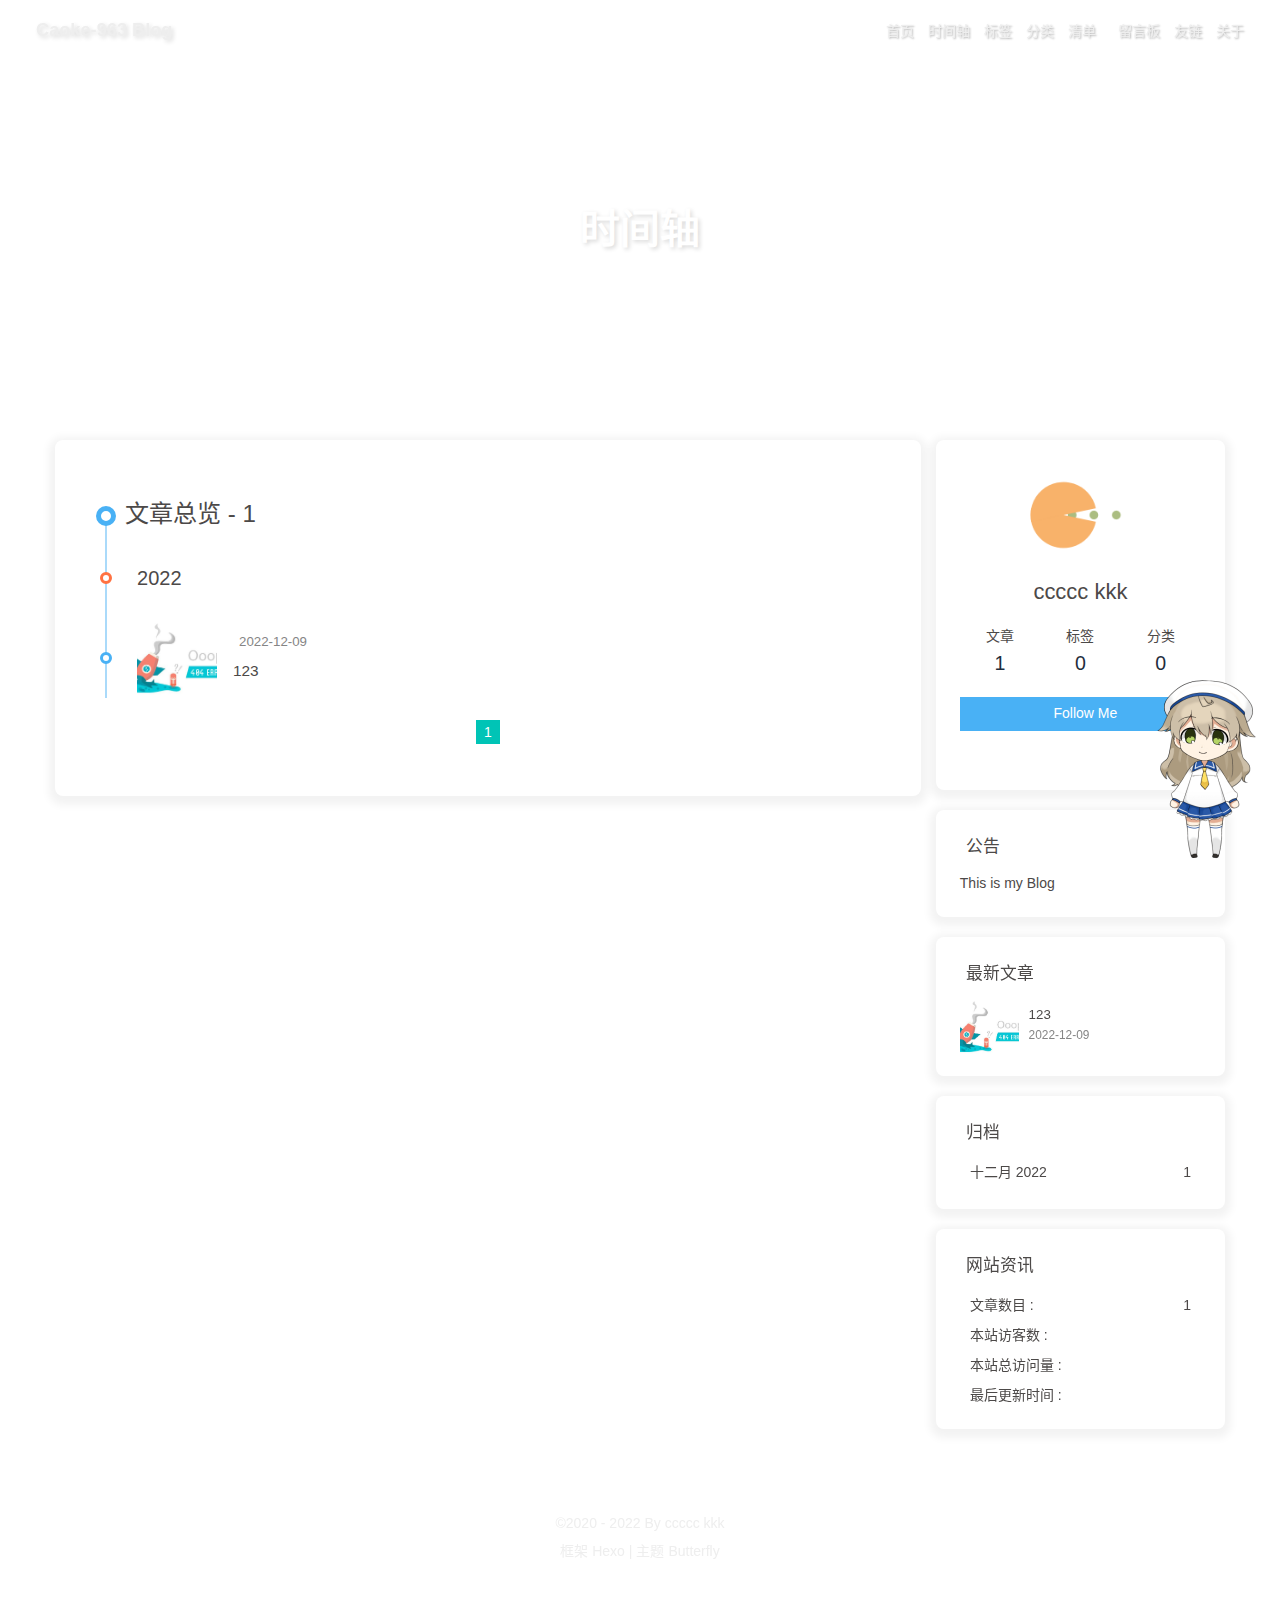
==== archives/index.html @ 2d3a54b3 "Site updated: 2022-12-10 12:40:01" ====
<!DOCTYPE html><html lang="zh-CN" data-theme="light"><head><meta charset="UTF-8"><meta http-equiv="X-UA-Compatible" content="IE=edge"><meta name="viewport" content="width=device-width, initial-scale=1.0, maximum-scale=1.0, user-scalable=no"><title>时间轴 | Caoke-963 Blog</title><meta name="author" content="ccccc kkk"><meta name="copyright" content="ccccc kkk"><meta name="format-detection" content="telephone=no"><meta name="theme-color" content="#ffffff"><meta property="og:type" content="website">
<meta property="og:title" content="时间轴">
<meta property="og:url" content="https://www.caoke-963.xyz/archives/index.html">
<meta property="og:site_name" content="Caoke-963 Blog">
<meta property="og:locale" content="zh_CN">
<meta property="og:image" content="https://picbed.caoke-963.xyz/img/head.jfif">
<meta property="article:author" content="ccccc kkk">
<meta name="twitter:card" content="summary">
<meta name="twitter:image" content="https://picbed.caoke-963.xyz/img/head.jfif"><link rel="shortcut icon" href="/img/favicon.png"><link rel="canonical" href="https://www.caoke-963.xyz/archives/"><link rel="preconnect" href="//cdn.jsdelivr.net"/><link rel="preconnect" href="//busuanzi.ibruce.info"/><link rel="stylesheet" href="/css/index.css"><link rel="stylesheet" href="https://cdn.jsdelivr.net/npm/@fortawesome/fontawesome-free/css/all.min.css" media="print" onload="this.media='all'"><link rel="stylesheet" href="https://cdn.jsdelivr.net/npm/@fancyapps/ui/dist/fancybox.min.css" media="print" onload="this.media='all'"><script>const GLOBAL_CONFIG = { 
  root: '/',
  algolia: undefined,
  localSearch: undefined,
  translate: undefined,
  noticeOutdate: undefined,
  highlight: {"plugin":"highlighjs","highlightCopy":true,"highlightLang":true,"highlightHeightLimit":false},
  copy: {
    success: '复制成功',
    error: '复制错误',
    noSupport: '浏览器不支持'
  },
  relativeDate: {
    homepage: true,
    post: true
  },
  runtime: '',
  date_suffix: {
    just: '刚刚',
    min: '分钟前',
    hour: '小时前',
    day: '天前',
    month: '个月前'
  },
  copyright: undefined,
  lightbox: 'fancybox',
  Snackbar: undefined,
  source: {
    justifiedGallery: {
      js: 'https://cdn.jsdelivr.net/npm/flickr-justified-gallery/dist/fjGallery.min.js',
      css: 'https://cdn.jsdelivr.net/npm/flickr-justified-gallery/dist/fjGallery.min.css'
    }
  },
  isPhotoFigcaption: false,
  islazyload: false,
  isAnchor: false
}</script><script id="config-diff">var GLOBAL_CONFIG_SITE = {
  title: '时间轴',
  isPost: false,
  isHome: false,
  isHighlightShrink: ture,
  isToc: false,
  postUpdate: '2022-12-10 12:39:59'
}</script><noscript><style type="text/css">
  #nav {
    opacity: 1
  }
  .justified-gallery img {
    opacity: 1
  }

  #recent-posts time,
  #post-meta time {
    display: inline !important
  }
</style></noscript><script>(win=>{
    win.saveToLocal = {
      set: function setWithExpiry(key, value, ttl) {
        if (ttl === 0) return
        const now = new Date()
        const expiryDay = ttl * 86400000
        const item = {
          value: value,
          expiry: now.getTime() + expiryDay,
        }
        localStorage.setItem(key, JSON.stringify(item))
      },

      get: function getWithExpiry(key) {
        const itemStr = localStorage.getItem(key)

        if (!itemStr) {
          return undefined
        }
        const item = JSON.parse(itemStr)
        const now = new Date()

        if (now.getTime() > item.expiry) {
          localStorage.removeItem(key)
          return undefined
        }
        return item.value
      }
    }
  
    win.getScript = url => new Promise((resolve, reject) => {
      const script = document.createElement('script')
      script.src = url
      script.async = true
      script.onerror = reject
      script.onload = script.onreadystatechange = function() {
        const loadState = this.readyState
        if (loadState && loadState !== 'loaded' && loadState !== 'complete') return
        script.onload = script.onreadystatechange = null
        resolve()
      }
      document.head.appendChild(script)
    })
  
      win.activateDarkMode = function () {
        document.documentElement.setAttribute('data-theme', 'dark')
        if (document.querySelector('meta[name="theme-color"]') !== null) {
          document.querySelector('meta[name="theme-color"]').setAttribute('content', '#0d0d0d')
        }
      }
      win.activateLightMode = function () {
        document.documentElement.setAttribute('data-theme', 'light')
        if (document.querySelector('meta[name="theme-color"]') !== null) {
          document.querySelector('meta[name="theme-color"]').setAttribute('content', '#ffffff')
        }
      }
      const t = saveToLocal.get('theme')
    
          if (t === 'dark') activateDarkMode()
          else if (t === 'light') activateLightMode()
        
      const asideStatus = saveToLocal.get('aside-status')
      if (asideStatus !== undefined) {
        if (asideStatus === 'hide') {
          document.documentElement.classList.add('hide-aside')
        } else {
          document.documentElement.classList.remove('hide-aside')
        }
      }
    
    const detectApple = () => {
      if(/iPad|iPhone|iPod|Macintosh/.test(navigator.userAgent)){
        document.documentElement.classList.add('apple')
      }
    }
    detectApple()
    })(window)</script><link rel="stylesheet" href="/css/custom.css" media="defer" onload="this.media='all'"><!-- hexo injector head_end start --><link rel="stylesheet" href="https://unpkg.zhimg.com/hexo-butterfly-footer-beautify@1.0.0/lib/runtime.min.css" media="print" onload="this.media='all'"><!-- hexo injector head_end end --><meta name="generator" content="Hexo 6.3.0"></head><body><div id="sidebar"><div id="menu-mask"></div><div id="sidebar-menus"><div class="avatar-img is-center"><img src="https://picbed.caoke-963.xyz/img/head.jfif" onerror="onerror=null;src='/img/friend_404.gif'" alt="avatar"/></div><div class="sidebar-site-data site-data is-center"><a href="/archives/"><div class="headline">文章</div><div class="length-num">1</div></a><a href="/tags/"><div class="headline">标签</div><div class="length-num">0</div></a><a href="/categories/"><div class="headline">分类</div><div class="length-num">0</div></a></div><hr/><div class="menus_items"><div class="menus_item"><a class="site-page" href="/"><i class="fa-fw fas fa-home"></i><span> 首页</span></a></div><div class="menus_item"><a class="site-page" href="/archives/"><i class="fa-fw fas fa-archive"></i><span> 时间轴</span></a></div><div class="menus_item"><a class="site-page" href="/tags/"><i class="fa-fw fas fa-tags"></i><span> 标签</span></a></div><div class="menus_item"><a class="site-page" href="/categories/"><i class="fa-fw fas fa-folder-open"></i><span> 分类</span></a></div><div class="menus_item"><a class="site-page group" href="javascript:void(0);"><i class="fa-fw fa fa-heartbeat"></i><span> 清单</span><i class="fas fa-chevron-down"></i></a><ul class="menus_item_child"><li><a class="site-page child" href="/music/"><i class="fa-fw fas fa-music"></i><span> 音乐</span></a></li><li><a class="site-page child" href="/Gallery/"><i class="fa-fw fas fa-images"></i><span> 照片</span></a></li><li><a class="site-page child" href="/movies/"><i class="fa-fw fas fa-video"></i><span> 电影</span></a></li></ul></div><div class="menus_item"><a class="site-page" href="/comments/"><i class="fa-fw fas fa-envelop-open"></i><span> 留言板</span></a></div><div class="menus_item"><a class="site-page" href="/link/"><i class="fa-fw fas fa-link"></i><span> 友链</span></a></div><div class="menus_item"><a class="site-page" href="/about/"><i class="fa-fw fas fa-heart"></i><span> 关于</span></a></div></div></div></div><div class="page" id="body-wrap"><header class="not-home-page" id="page-header" style="background-image: url('https://picbed.caoke-963.xyz/img/index1.png')"><nav id="nav"><span id="blog_name"><a id="site-name" href="/">Caoke-963 Blog</a></span><div id="menus"><div class="menus_items"><div class="menus_item"><a class="site-page" href="/"><i class="fa-fw fas fa-home"></i><span> 首页</span></a></div><div class="menus_item"><a class="site-page" href="/archives/"><i class="fa-fw fas fa-archive"></i><span> 时间轴</span></a></div><div class="menus_item"><a class="site-page" href="/tags/"><i class="fa-fw fas fa-tags"></i><span> 标签</span></a></div><div class="menus_item"><a class="site-page" href="/categories/"><i class="fa-fw fas fa-folder-open"></i><span> 分类</span></a></div><div class="menus_item"><a class="site-page group" href="javascript:void(0);"><i class="fa-fw fa fa-heartbeat"></i><span> 清单</span><i class="fas fa-chevron-down"></i></a><ul class="menus_item_child"><li><a class="site-page child" href="/music/"><i class="fa-fw fas fa-music"></i><span> 音乐</span></a></li><li><a class="site-page child" href="/Gallery/"><i class="fa-fw fas fa-images"></i><span> 照片</span></a></li><li><a class="site-page child" href="/movies/"><i class="fa-fw fas fa-video"></i><span> 电影</span></a></li></ul></div><div class="menus_item"><a class="site-page" href="/comments/"><i class="fa-fw fas fa-envelop-open"></i><span> 留言板</span></a></div><div class="menus_item"><a class="site-page" href="/link/"><i class="fa-fw fas fa-link"></i><span> 友链</span></a></div><div class="menus_item"><a class="site-page" href="/about/"><i class="fa-fw fas fa-heart"></i><span> 关于</span></a></div></div><div id="toggle-menu"><a class="site-page"><i class="fas fa-bars fa-fw"></i></a></div></div></nav><div id="page-site-info"><h1 id="site-title">时间轴</h1></div></header><main class="layout" id="content-inner"><div id="archive"><div class="article-sort-title">文章总览 - 1</div><div class="article-sort"><div class="article-sort-item year">2022</div><div class="article-sort-item"><a class="article-sort-item-img" href="/2022/12/09/2022-12-9-%E7%AC%AC%E4%B8%80%E7%AF%87%E6%96%87%E7%AB%A0/" title="123"><img src="https://picbed.caoke-963.xyz/img/index1.png" alt="123" onerror="this.onerror=null;this.src='/img/404.jpg'"></a><div class="article-sort-item-info"><div class="article-sort-item-time"><i class="far fa-calendar-alt"></i><time class="post-meta-date-created" datetime="2022-12-09T07:00:00.000Z" title="发表于 2022-12-09 15:00:00">2022-12-09</time></div><a class="article-sort-item-title" href="/2022/12/09/2022-12-9-%E7%AC%AC%E4%B8%80%E7%AF%87%E6%96%87%E7%AB%A0/" title="123">123</a></div></div></div><nav id="pagination"><div class="pagination"><span class="page-number current">1</span></div></nav></div><div class="aside-content" id="aside-content"><div class="card-widget card-info"><div class="is-center"><div class="avatar-img"><img src="https://picbed.caoke-963.xyz/img/head.jfif" onerror="this.onerror=null;this.src='/img/friend_404.gif'" alt="avatar"/></div><div class="author-info__name">ccccc kkk</div><div class="author-info__description"></div></div><div class="card-info-data site-data is-center"><a href="/archives/"><div class="headline">文章</div><div class="length-num">1</div></a><a href="/tags/"><div class="headline">标签</div><div class="length-num">0</div></a><a href="/categories/"><div class="headline">分类</div><div class="length-num">0</div></a></div><a id="card-info-btn" target="_blank" rel="noopener" href="https://github.com/xxxxxx"><i class="fab fa-github"></i><span>Follow Me</span></a><div class="card-info-social-icons is-center"><a class="social-icon" href="https://github.com/caoke-963" target="_blank" title="Github"><i class="fab fa-github"></i></a><a class="social-icon" href="mailto:caoke855@gmail.com" target="_blank" title="Email"><i class="fas fa-envelope"></i></a></div></div><div class="card-widget card-announcement"><div class="item-headline"><i class="fas fa-bullhorn fa-shake"></i><span>公告</span></div><div class="announcement_content">This is my Blog</div></div><div class="sticky_layout"><div class="card-widget card-recent-post"><div class="item-headline"><i class="fas fa-history"></i><span>最新文章</span></div><div class="aside-list"><div class="aside-list-item"><a class="thumbnail" href="/2022/12/09/2022-12-9-%E7%AC%AC%E4%B8%80%E7%AF%87%E6%96%87%E7%AB%A0/" title="123"><img src="https://picbed.caoke-963.xyz/img/index1.png" onerror="this.onerror=null;this.src='/img/404.jpg'" alt="123"/></a><div class="content"><a class="title" href="/2022/12/09/2022-12-9-%E7%AC%AC%E4%B8%80%E7%AF%87%E6%96%87%E7%AB%A0/" title="123">123</a><time datetime="2022-12-09T07:00:00.000Z" title="发表于 2022-12-09 15:00:00">2022-12-09</time></div></div></div></div><div class="card-widget card-archives"><div class="item-headline"><i class="fas fa-archive"></i><span>归档</span></div><ul class="card-archive-list"><li class="card-archive-list-item"><a class="card-archive-list-link" href="/archives/2022/12/"><span class="card-archive-list-date">十二月 2022</span><span class="card-archive-list-count">1</span></a></li></ul></div><div class="card-widget card-webinfo"><div class="item-headline"><i class="fas fa-chart-line"></i><span>网站资讯</span></div><div class="webinfo"><div class="webinfo-item"><div class="item-name">文章数目 :</div><div class="item-count">1</div></div><div class="webinfo-item"><div class="item-name">本站访客数 :</div><div class="item-count" id="busuanzi_value_site_uv"><i class="fa-solid fa-spinner fa-spin"></i></div></div><div class="webinfo-item"><div class="item-name">本站总访问量 :</div><div class="item-count" id="busuanzi_value_site_pv"><i class="fa-solid fa-spinner fa-spin"></i></div></div><div class="webinfo-item"><div class="item-name">最后更新时间 :</div><div class="item-count" id="last-push-date" data-lastPushDate="2022-12-10T04:39:59.918Z"><i class="fa-solid fa-spinner fa-spin"></i></div></div></div></div></div></div></main><footer id="footer"><div id="footer-wrap"><div class="copyright">&copy;2020 - 2022 By ccccc kkk</div><div class="framework-info"><span>框架 </span><a target="_blank" rel="noopener" href="https://hexo.io">Hexo</a><span class="footer-separator">|</span><span>主题 </span><a target="_blank" rel="noopener" href="https://github.com/jerryc127/hexo-theme-butterfly">Butterfly</a></div></div></footer></div><div id="rightside"><div id="rightside-config-hide"><button id="darkmode" type="button" title="浅色和深色模式转换"><i class="fas fa-adjust"></i></button><button id="hide-aside-btn" type="button" title="单栏和双栏切换"><i class="fas fa-arrows-alt-h"></i></button></div><div id="rightside-config-show"><button id="rightside_config" type="button" title="设置"><i class="fas fa-cog fa-spin"></i></button><button id="go-up" type="button" title="回到顶部"><i class="fas fa-arrow-up"></i></button></div></div><div><script src="/js/utils.js"></script><script src="/js/main.js"></script><script src="https://cdn.jsdelivr.net/npm/@fancyapps/ui/dist/fancybox.umd.min.js"></script><div class="js-pjax"></div><script async data-pjax src="//busuanzi.ibruce.info/busuanzi/2.3/busuanzi.pure.mini.js"></script></div><!-- hexo injector body_end start --><script data-pjax>
  function butterfly_footer_beautify_injector_config(){
    var parent_div_git = document.getElementById('footer-wrap');
    var item_html = '<div id="workboard"></div><p id="ghbdages"><a class="github-badge" target="_blank" href="https://hexo.io/" style="margin-inline:5px" data-title="博客框架为Hexo_v6.2.0" title=""><img src="https://img.shields.io/badge/Frame-Hexo-blue?style=flat&amp;logo=hexo" alt=""/></a><a class="github-badge" target="_blank" href="https://butterfly.js.org/" style="margin-inline:5px" data-title="主题版本Butterfly_v4.5.1" title=""><img src="https://img.shields.io/badge/Theme-Butterfly-6513df?style=flat&amp;logo=bitdefender" alt=""/></a><a class="github-badge" target="_blank" href="https://vercel.com/" style="margin-inline:5px" data-title="本站采用多线部署，主线路托管于Vercel" title=""><img src="https://img.shields.io/badge/Hosted-Vercel-brightgreen?style=flat&amp;logo=Vercel" alt=""/></a><a class="github-badge" target="_blank" href="https://dashboard.4everland.org/" style="margin-inline:5px" data-title="本站采用多线部署，备用线路托管于4EVERLAND" title=""><img src="https://img.shields.io/badge/Hosted-4EVERLAND-22DDDD?style=flat&amp;logo=IPFS" alt=""/></a><a class="github-badge" target="_blank" href="https://github.com/" style="margin-inline:5px" data-title="本站项目由Github托管" title=""><img src="https://img.shields.io/badge/Source-Github-d021d6?style=flat&amp;logo=GitHub" alt=""/></a><a class="github-badge" target="_blank" href="http://creativecommons.org/licenses/by-nc-sa/4.0/" style="margin-inline:5px" data-title="本站采用知识共享署名-非商业性使用-相同方式共享4.0国际许可协议进行许可" title=""><img src="https://img.shields.io/badge/Copyright-BY--NC--SA%204.0-d42328?style=flat&amp;logo=Claris" alt=""/></a></p>';
    console.log('已挂载butterfly_footer_beautify')
    parent_div_git.insertAdjacentHTML("beforeend",item_html)
    }
  var elist = 'null'.split(',');
  var cpage = location.pathname;
  var epage = 'all';
  var flag = 0;

  for (var i=0;i<elist.length;i++){
    if (cpage.includes(elist[i])){
      flag++;
    }
  }

  if ((epage ==='all')&&(flag == 0)){
    butterfly_footer_beautify_injector_config();
  }
  else if (epage === cpage){
    butterfly_footer_beautify_injector_config();
  }
  </script><script async src="https://unpkg.zhimg.com/hexo-butterfly-footer-beautify@1.0.0/lib/runtime.min.js"></script><!-- hexo injector body_end end --><script src="/live2dw/lib/L2Dwidget.min.js?094cbace49a39548bed64abff5988b05"></script><script>L2Dwidget.init({"pluginRootPath":"live2dw/","pluginJsPath":"lib/","pluginModelPath":"assets/","tagMode":false,"debug":false,"model":{"jsonPath":"/live2dw/assets/koharu.model.json"},"display":{"position":"right","width":150,"height":300},"mobile":{"show":false},"log":false});</script></body></html>
---- css/custom.css ----
/* 页脚与头图透明 */
#footer {
    background: transparent !important;
  }
  #page-header {
    background: transparent !important;
  }
  
  /* 白天模式遮罩透明 */
  #footer::before {
    background: transparent !important;
  }
  #page-header::before {
    background: transparent !important;
  }
  
  /* 夜间模式遮罩透明 */
  [data-theme="dark"] #footer::before {
    background: transparent !important;
  }
  [data-theme="dark"] #page-header::before {
    background: transparent !important;
  }
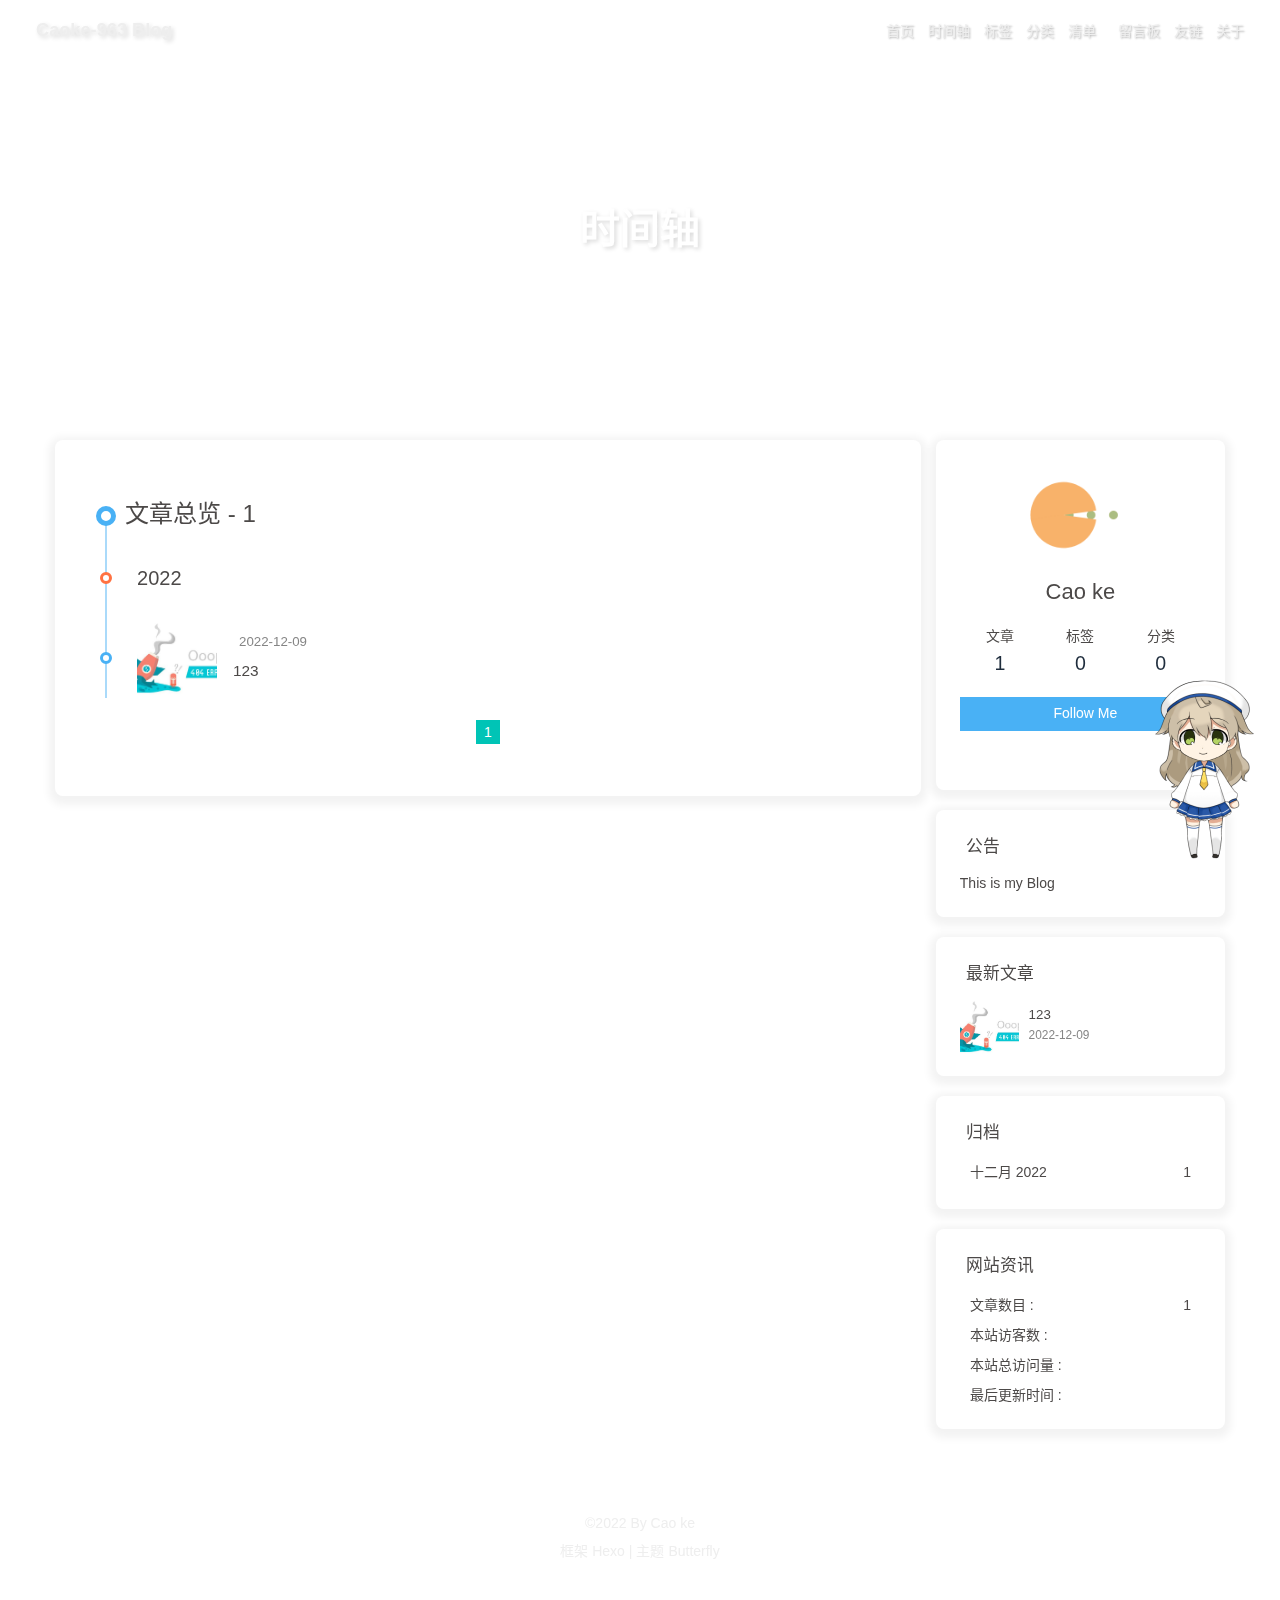
==== commit a2305852: "Site updated: 2022-12-10 14:45:50" ====
--- a/archives/index.html
+++ b/archives/index.html
@@ -1,12 +1,12 @@
-<!DOCTYPE html><html lang="zh-CN" data-theme="light"><head><meta charset="UTF-8"><meta http-equiv="X-UA-Compatible" content="IE=edge"><meta name="viewport" content="width=device-width, initial-scale=1.0, maximum-scale=1.0, user-scalable=no"><title>时间轴 | Caoke-963 Blog</title><meta name="author" content="ccccc kkk"><meta name="copyright" content="ccccc kkk"><meta name="format-detection" content="telephone=no"><meta name="theme-color" content="#ffffff"><meta property="og:type" content="website">
+<!DOCTYPE html><html lang="zh-CN" data-theme="light"><head><meta charset="UTF-8"><meta http-equiv="X-UA-Compatible" content="IE=edge"><meta name="viewport" content="width=device-width, initial-scale=1.0, maximum-scale=1.0, user-scalable=no"><title>时间轴 | Caoke-963 Blog</title><meta name="author" content="Cao ke"><meta name="copyright" content="Cao ke"><meta name="format-detection" content="telephone=no"><meta name="theme-color" content="#ffffff"><meta property="og:type" content="website">
 <meta property="og:title" content="时间轴">
 <meta property="og:url" content="https://www.caoke-963.xyz/archives/index.html">
 <meta property="og:site_name" content="Caoke-963 Blog">
 <meta property="og:locale" content="zh_CN">
-<meta property="og:image" content="https://picbed.caoke-963.xyz/img/head.jfif">
-<meta property="article:author" content="ccccc kkk">
+<meta property="og:image" content="https://picbed.caoke-963.xyz/head/p1.png">
+<meta property="article:author" content="Cao ke">
 <meta name="twitter:card" content="summary">
-<meta name="twitter:image" content="https://picbed.caoke-963.xyz/img/head.jfif"><link rel="shortcut icon" href="/img/favicon.png"><link rel="canonical" href="https://www.caoke-963.xyz/archives/"><link rel="preconnect" href="//cdn.jsdelivr.net"/><link rel="preconnect" href="//busuanzi.ibruce.info"/><link rel="stylesheet" href="/css/index.css"><link rel="stylesheet" href="https://cdn.jsdelivr.net/npm/@fortawesome/fontawesome-free/css/all.min.css" media="print" onload="this.media='all'"><link rel="stylesheet" href="https://cdn.jsdelivr.net/npm/@fancyapps/ui/dist/fancybox.min.css" media="print" onload="this.media='all'"><script>const GLOBAL_CONFIG = { 
+<meta name="twitter:image" content="https://picbed.caoke-963.xyz/head/p1.png"><link rel="shortcut icon" href="https://picbed.caoke-963.xyz/head/p1.png"><link rel="canonical" href="https://www.caoke-963.xyz/archives/"><link rel="preconnect" href="//cdn.jsdelivr.net"/><link rel="preconnect" href="//busuanzi.ibruce.info"/><link rel="stylesheet" href="/css/index.css"><link rel="stylesheet" href="https://cdn.jsdelivr.net/npm/@fortawesome/fontawesome-free/css/all.min.css" media="print" onload="this.media='all'"><link rel="stylesheet" href="https://cdn.jsdelivr.net/npm/@fancyapps/ui/dist/fancybox.min.css" media="print" onload="this.media='all'"><script>const GLOBAL_CONFIG = { 
   root: '/',
   algolia: undefined,
   localSearch: undefined,
@@ -48,7 +48,7 @@
   isHome: false,
   isHighlightShrink: ture,
   isToc: false,
-  postUpdate: '2022-12-10 12:39:59'
+  postUpdate: '2022-12-10 14:45:49'
 }</script><noscript><style type="text/css">
   #nav {
     opacity: 1
@@ -137,7 +137,7 @@
       }
     }
     detectApple()
-    })(window)</script><link rel="stylesheet" href="/css/custom.css" media="defer" onload="this.media='all'"><!-- hexo injector head_end start --><link rel="stylesheet" href="https://unpkg.zhimg.com/hexo-butterfly-footer-beautify@1.0.0/lib/runtime.min.css" media="print" onload="this.media='all'"><!-- hexo injector head_end end --><meta name="generator" content="Hexo 6.3.0"></head><body><div id="sidebar"><div id="menu-mask"></div><div id="sidebar-menus"><div class="avatar-img is-center"><img src="https://picbed.caoke-963.xyz/img/head.jfif" onerror="onerror=null;src='/img/friend_404.gif'" alt="avatar"/></div><div class="sidebar-site-data site-data is-center"><a href="/archives/"><div class="headline">文章</div><div class="length-num">1</div></a><a href="/tags/"><div class="headline">标签</div><div class="length-num">0</div></a><a href="/categories/"><div class="headline">分类</div><div class="length-num">0</div></a></div><hr/><div class="menus_items"><div class="menus_item"><a class="site-page" href="/"><i class="fa-fw fas fa-home"></i><span> 首页</span></a></div><div class="menus_item"><a class="site-page" href="/archives/"><i class="fa-fw fas fa-archive"></i><span> 时间轴</span></a></div><div class="menus_item"><a class="site-page" href="/tags/"><i class="fa-fw fas fa-tags"></i><span> 标签</span></a></div><div class="menus_item"><a class="site-page" href="/categories/"><i class="fa-fw fas fa-folder-open"></i><span> 分类</span></a></div><div class="menus_item"><a class="site-page group" href="javascript:void(0);"><i class="fa-fw fa fa-heartbeat"></i><span> 清单</span><i class="fas fa-chevron-down"></i></a><ul class="menus_item_child"><li><a class="site-page child" href="/music/"><i class="fa-fw fas fa-music"></i><span> 音乐</span></a></li><li><a class="site-page child" href="/Gallery/"><i class="fa-fw fas fa-images"></i><span> 照片</span></a></li><li><a class="site-page child" href="/movies/"><i class="fa-fw fas fa-video"></i><span> 电影</span></a></li></ul></div><div class="menus_item"><a class="site-page" href="/comments/"><i class="fa-fw fas fa-envelop-open"></i><span> 留言板</span></a></div><div class="menus_item"><a class="site-page" href="/link/"><i class="fa-fw fas fa-link"></i><span> 友链</span></a></div><div class="menus_item"><a class="site-page" href="/about/"><i class="fa-fw fas fa-heart"></i><span> 关于</span></a></div></div></div></div><div class="page" id="body-wrap"><header class="not-home-page" id="page-header" style="background-image: url('https://picbed.caoke-963.xyz/img/index1.png')"><nav id="nav"><span id="blog_name"><a id="site-name" href="/">Caoke-963 Blog</a></span><div id="menus"><div class="menus_items"><div class="menus_item"><a class="site-page" href="/"><i class="fa-fw fas fa-home"></i><span> 首页</span></a></div><div class="menus_item"><a class="site-page" href="/archives/"><i class="fa-fw fas fa-archive"></i><span> 时间轴</span></a></div><div class="menus_item"><a class="site-page" href="/tags/"><i class="fa-fw fas fa-tags"></i><span> 标签</span></a></div><div class="menus_item"><a class="site-page" href="/categories/"><i class="fa-fw fas fa-folder-open"></i><span> 分类</span></a></div><div class="menus_item"><a class="site-page group" href="javascript:void(0);"><i class="fa-fw fa fa-heartbeat"></i><span> 清单</span><i class="fas fa-chevron-down"></i></a><ul class="menus_item_child"><li><a class="site-page child" href="/music/"><i class="fa-fw fas fa-music"></i><span> 音乐</span></a></li><li><a class="site-page child" href="/Gallery/"><i class="fa-fw fas fa-images"></i><span> 照片</span></a></li><li><a class="site-page child" href="/movies/"><i class="fa-fw fas fa-video"></i><span> 电影</span></a></li></ul></div><div class="menus_item"><a class="site-page" href="/comments/"><i class="fa-fw fas fa-envelop-open"></i><span> 留言板</span></a></div><div class="menus_item"><a class="site-page" href="/link/"><i class="fa-fw fas fa-link"></i><span> 友链</span></a></div><div class="menus_item"><a class="site-page" href="/about/"><i class="fa-fw fas fa-heart"></i><span> 关于</span></a></div></div><div id="toggle-menu"><a class="site-page"><i class="fas fa-bars fa-fw"></i></a></div></div></nav><div id="page-site-info"><h1 id="site-title">时间轴</h1></div></header><main class="layout" id="content-inner"><div id="archive"><div class="article-sort-title">文章总览 - 1</div><div class="article-sort"><div class="article-sort-item year">2022</div><div class="article-sort-item"><a class="article-sort-item-img" href="/2022/12/09/2022-12-9-%E7%AC%AC%E4%B8%80%E7%AF%87%E6%96%87%E7%AB%A0/" title="123"><img src="https://picbed.caoke-963.xyz/img/index1.png" alt="123" onerror="this.onerror=null;this.src='/img/404.jpg'"></a><div class="article-sort-item-info"><div class="article-sort-item-time"><i class="far fa-calendar-alt"></i><time class="post-meta-date-created" datetime="2022-12-09T07:00:00.000Z" title="发表于 2022-12-09 15:00:00">2022-12-09</time></div><a class="article-sort-item-title" href="/2022/12/09/2022-12-9-%E7%AC%AC%E4%B8%80%E7%AF%87%E6%96%87%E7%AB%A0/" title="123">123</a></div></div></div><nav id="pagination"><div class="pagination"><span class="page-number current">1</span></div></nav></div><div class="aside-content" id="aside-content"><div class="card-widget card-info"><div class="is-center"><div class="avatar-img"><img src="https://picbed.caoke-963.xyz/img/head.jfif" onerror="this.onerror=null;this.src='/img/friend_404.gif'" alt="avatar"/></div><div class="author-info__name">ccccc kkk</div><div class="author-info__description"></div></div><div class="card-info-data site-data is-center"><a href="/archives/"><div class="headline">文章</div><div class="length-num">1</div></a><a href="/tags/"><div class="headline">标签</div><div class="length-num">0</div></a><a href="/categories/"><div class="headline">分类</div><div class="length-num">0</div></a></div><a id="card-info-btn" target="_blank" rel="noopener" href="https://github.com/xxxxxx"><i class="fab fa-github"></i><span>Follow Me</span></a><div class="card-info-social-icons is-center"><a class="social-icon" href="https://github.com/caoke-963" target="_blank" title="Github"><i class="fab fa-github"></i></a><a class="social-icon" href="mailto:caoke855@gmail.com" target="_blank" title="Email"><i class="fas fa-envelope"></i></a></div></div><div class="card-widget card-announcement"><div class="item-headline"><i class="fas fa-bullhorn fa-shake"></i><span>公告</span></div><div class="announcement_content">This is my Blog</div></div><div class="sticky_layout"><div class="card-widget card-recent-post"><div class="item-headline"><i class="fas fa-history"></i><span>最新文章</span></div><div class="aside-list"><div class="aside-list-item"><a class="thumbnail" href="/2022/12/09/2022-12-9-%E7%AC%AC%E4%B8%80%E7%AF%87%E6%96%87%E7%AB%A0/" title="123"><img src="https://picbed.caoke-963.xyz/img/index1.png" onerror="this.onerror=null;this.src='/img/404.jpg'" alt="123"/></a><div class="content"><a class="title" href="/2022/12/09/2022-12-9-%E7%AC%AC%E4%B8%80%E7%AF%87%E6%96%87%E7%AB%A0/" title="123">123</a><time datetime="2022-12-09T07:00:00.000Z" title="发表于 2022-12-09 15:00:00">2022-12-09</time></div></div></div></div><div class="card-widget card-archives"><div class="item-headline"><i class="fas fa-archive"></i><span>归档</span></div><ul class="card-archive-list"><li class="card-archive-list-item"><a class="card-archive-list-link" href="/archives/2022/12/"><span class="card-archive-list-date">十二月 2022</span><span class="card-archive-list-count">1</span></a></li></ul></div><div class="card-widget card-webinfo"><div class="item-headline"><i class="fas fa-chart-line"></i><span>网站资讯</span></div><div class="webinfo"><div class="webinfo-item"><div class="item-name">文章数目 :</div><div class="item-count">1</div></div><div class="webinfo-item"><div class="item-name">本站访客数 :</div><div class="item-count" id="busuanzi_value_site_uv"><i class="fa-solid fa-spinner fa-spin"></i></div></div><div class="webinfo-item"><div class="item-name">本站总访问量 :</div><div class="item-count" id="busuanzi_value_site_pv"><i class="fa-solid fa-spinner fa-spin"></i></div></div><div class="webinfo-item"><div class="item-name">最后更新时间 :</div><div class="item-count" id="last-push-date" data-lastPushDate="2022-12-10T04:39:59.918Z"><i class="fa-solid fa-spinner fa-spin"></i></div></div></div></div></div></div></main><footer id="footer"><div id="footer-wrap"><div class="copyright">&copy;2020 - 2022 By ccccc kkk</div><div class="framework-info"><span>框架 </span><a target="_blank" rel="noopener" href="https://hexo.io">Hexo</a><span class="footer-separator">|</span><span>主题 </span><a target="_blank" rel="noopener" href="https://github.com/jerryc127/hexo-theme-butterfly">Butterfly</a></div></div></footer></div><div id="rightside"><div id="rightside-config-hide"><button id="darkmode" type="button" title="浅色和深色模式转换"><i class="fas fa-adjust"></i></button><button id="hide-aside-btn" type="button" title="单栏和双栏切换"><i class="fas fa-arrows-alt-h"></i></button></div><div id="rightside-config-show"><button id="rightside_config" type="button" title="设置"><i class="fas fa-cog fa-spin"></i></button><button id="go-up" type="button" title="回到顶部"><i class="fas fa-arrow-up"></i></button></div></div><div><script src="/js/utils.js"></script><script src="/js/main.js"></script><script src="https://cdn.jsdelivr.net/npm/@fancyapps/ui/dist/fancybox.umd.min.js"></script><div class="js-pjax"></div><script async data-pjax src="//busuanzi.ibruce.info/busuanzi/2.3/busuanzi.pure.mini.js"></script></div><!-- hexo injector body_end start --><script data-pjax>
+    })(window)</script><link rel="stylesheet" href="/css/custom.css" media="defer" onload="this.media='all'"><!-- hexo injector head_end start --><link rel="stylesheet" href="https://unpkg.zhimg.com/hexo-butterfly-footer-beautify@1.0.0/lib/runtime.min.css" media="print" onload="this.media='all'"><!-- hexo injector head_end end --><meta name="generator" content="Hexo 6.3.0"></head><body><div id="web_bg"></div><div id="sidebar"><div id="menu-mask"></div><div id="sidebar-menus"><div class="avatar-img is-center"><img src="https://picbed.caoke-963.xyz/head/p1.png" onerror="onerror=null;src='/img/friend_404.gif'" alt="avatar"/></div><div class="sidebar-site-data site-data is-center"><a href="/archives/"><div class="headline">文章</div><div class="length-num">1</div></a><a href="/tags/"><div class="headline">标签</div><div class="length-num">0</div></a><a href="/categories/"><div class="headline">分类</div><div class="length-num">0</div></a></div><hr/><div class="menus_items"><div class="menus_item"><a class="site-page" href="/"><i class="fa-fw fas fa-home"></i><span> 首页</span></a></div><div class="menus_item"><a class="site-page" href="/archives/"><i class="fa-fw fas fa-archive"></i><span> 时间轴</span></a></div><div class="menus_item"><a class="site-page" href="/tags/"><i class="fa-fw fas fa-tags"></i><span> 标签</span></a></div><div class="menus_item"><a class="site-page" href="/categories/"><i class="fa-fw fas fa-folder-open"></i><span> 分类</span></a></div><div class="menus_item"><a class="site-page group" href="javascript:void(0);"><i class="fa-fw fa fa-heartbeat"></i><span> 清单</span><i class="fas fa-chevron-down"></i></a><ul class="menus_item_child"><li><a class="site-page child" href="/music/"><i class="fa-fw fas fa-music"></i><span> 音乐</span></a></li><li><a class="site-page child" href="/Gallery/"><i class="fa-fw fas fa-images"></i><span> 照片</span></a></li><li><a class="site-page child" href="/movies/"><i class="fa-fw fas fa-video"></i><span> 电影</span></a></li></ul></div><div class="menus_item"><a class="site-page" href="/comments/"><i class="fa-fw fas fa-envelop-open"></i><span> 留言板</span></a></div><div class="menus_item"><a class="site-page" href="/link/"><i class="fa-fw fas fa-link"></i><span> 友链</span></a></div><div class="menus_item"><a class="site-page" href="/about/"><i class="fa-fw fas fa-heart"></i><span> 关于</span></a></div></div></div></div><div class="page" id="body-wrap"><header class="not-home-page" id="page-header" style="background-image: url('https://picbed.caoke-963.xyz/background/p2.png')"><nav id="nav"><span id="blog_name"><a id="site-name" href="/">Caoke-963 Blog</a></span><div id="menus"><div class="menus_items"><div class="menus_item"><a class="site-page" href="/"><i class="fa-fw fas fa-home"></i><span> 首页</span></a></div><div class="menus_item"><a class="site-page" href="/archives/"><i class="fa-fw fas fa-archive"></i><span> 时间轴</span></a></div><div class="menus_item"><a class="site-page" href="/tags/"><i class="fa-fw fas fa-tags"></i><span> 标签</span></a></div><div class="menus_item"><a class="site-page" href="/categories/"><i class="fa-fw fas fa-folder-open"></i><span> 分类</span></a></div><div class="menus_item"><a class="site-page group" href="javascript:void(0);"><i class="fa-fw fa fa-heartbeat"></i><span> 清单</span><i class="fas fa-chevron-down"></i></a><ul class="menus_item_child"><li><a class="site-page child" href="/music/"><i class="fa-fw fas fa-music"></i><span> 音乐</span></a></li><li><a class="site-page child" href="/Gallery/"><i class="fa-fw fas fa-images"></i><span> 照片</span></a></li><li><a class="site-page child" href="/movies/"><i class="fa-fw fas fa-video"></i><span> 电影</span></a></li></ul></div><div class="menus_item"><a class="site-page" href="/comments/"><i class="fa-fw fas fa-envelop-open"></i><span> 留言板</span></a></div><div class="menus_item"><a class="site-page" href="/link/"><i class="fa-fw fas fa-link"></i><span> 友链</span></a></div><div class="menus_item"><a class="site-page" href="/about/"><i class="fa-fw fas fa-heart"></i><span> 关于</span></a></div></div><div id="toggle-menu"><a class="site-page"><i class="fas fa-bars fa-fw"></i></a></div></div></nav><div id="page-site-info"><h1 id="site-title">时间轴</h1></div></header><main class="layout" id="content-inner"><div id="archive"><div class="article-sort-title">文章总览 - 1</div><div class="article-sort"><div class="article-sort-item year">2022</div><div class="article-sort-item"><a class="article-sort-item-img" href="/2022/12/09/2022-12-9-%E7%AC%AC%E4%B8%80%E7%AF%87%E6%96%87%E7%AB%A0/" title="123"><img src="https://picbed.caoke-963.xyz/background/p2.png" alt="123" onerror="this.onerror=null;this.src='/img/404.jpg'"></a><div class="article-sort-item-info"><div class="article-sort-item-time"><i class="far fa-calendar-alt"></i><time class="post-meta-date-created" datetime="2022-12-09T07:00:00.000Z" title="发表于 2022-12-09 15:00:00">2022-12-09</time></div><a class="article-sort-item-title" href="/2022/12/09/2022-12-9-%E7%AC%AC%E4%B8%80%E7%AF%87%E6%96%87%E7%AB%A0/" title="123">123</a></div></div></div><nav id="pagination"><div class="pagination"><span class="page-number current">1</span></div></nav></div><div class="aside-content" id="aside-content"><div class="card-widget card-info"><div class="is-center"><div class="avatar-img"><img src="https://picbed.caoke-963.xyz/head/p1.png" onerror="this.onerror=null;this.src='/img/friend_404.gif'" alt="avatar"/></div><div class="author-info__name">Cao ke</div><div class="author-info__description"></div></div><div class="card-info-data site-data is-center"><a href="/archives/"><div class="headline">文章</div><div class="length-num">1</div></a><a href="/tags/"><div class="headline">标签</div><div class="length-num">0</div></a><a href="/categories/"><div class="headline">分类</div><div class="length-num">0</div></a></div><a id="card-info-btn" target="_blank" rel="noopener" href="https://github.com/xxxxxx"><i class="fab fa-github"></i><span>Follow Me</span></a><div class="card-info-social-icons is-center"><a class="social-icon" href="https://github.com/caoke-963" target="_blank" title="Github"><i class="fab fa-github"></i></a><a class="social-icon" href="mailto:caoke855@gmail.com" target="_blank" title="Email"><i class="fas fa-envelope"></i></a></div></div><div class="card-widget card-announcement"><div class="item-headline"><i class="fas fa-bullhorn fa-shake"></i><span>公告</span></div><div class="announcement_content">This is my Blog</div></div><div class="sticky_layout"><div class="card-widget card-recent-post"><div class="item-headline"><i class="fas fa-history"></i><span>最新文章</span></div><div class="aside-list"><div class="aside-list-item"><a class="thumbnail" href="/2022/12/09/2022-12-9-%E7%AC%AC%E4%B8%80%E7%AF%87%E6%96%87%E7%AB%A0/" title="123"><img src="https://picbed.caoke-963.xyz/background/p2.png" onerror="this.onerror=null;this.src='/img/404.jpg'" alt="123"/></a><div class="content"><a class="title" href="/2022/12/09/2022-12-9-%E7%AC%AC%E4%B8%80%E7%AF%87%E6%96%87%E7%AB%A0/" title="123">123</a><time datetime="2022-12-09T07:00:00.000Z" title="发表于 2022-12-09 15:00:00">2022-12-09</time></div></div></div></div><div class="card-widget card-archives"><div class="item-headline"><i class="fas fa-archive"></i><span>归档</span></div><ul class="card-archive-list"><li class="card-archive-list-item"><a class="card-archive-list-link" href="/archives/2022/12/"><span class="card-archive-list-date">十二月 2022</span><span class="card-archive-list-count">1</span></a></li></ul></div><div class="card-widget card-webinfo"><div class="item-headline"><i class="fas fa-chart-line"></i><span>网站资讯</span></div><div class="webinfo"><div class="webinfo-item"><div class="item-name">文章数目 :</div><div class="item-count">1</div></div><div class="webinfo-item"><div class="item-name">本站访客数 :</div><div class="item-count" id="busuanzi_value_site_uv"><i class="fa-solid fa-spinner fa-spin"></i></div></div><div class="webinfo-item"><div class="item-name">本站总访问量 :</div><div class="item-count" id="busuanzi_value_site_pv"><i class="fa-solid fa-spinner fa-spin"></i></div></div><div class="webinfo-item"><div class="item-name">最后更新时间 :</div><div class="item-count" id="last-push-date" data-lastPushDate="2022-12-10T06:45:49.125Z"><i class="fa-solid fa-spinner fa-spin"></i></div></div></div></div></div></div></main><footer id="footer"><div id="footer-wrap"><div class="copyright">&copy;2022 By Cao ke</div><div class="framework-info"><span>框架 </span><a target="_blank" rel="noopener" href="https://hexo.io">Hexo</a><span class="footer-separator">|</span><span>主题 </span><a target="_blank" rel="noopener" href="https://github.com/jerryc127/hexo-theme-butterfly">Butterfly</a></div></div></footer></div><div id="rightside"><div id="rightside-config-hide"><button id="darkmode" type="button" title="浅色和深色模式转换"><i class="fas fa-adjust"></i></button><button id="hide-aside-btn" type="button" title="单栏和双栏切换"><i class="fas fa-arrows-alt-h"></i></button></div><div id="rightside-config-show"><button id="rightside_config" type="button" title="设置"><i class="fas fa-cog fa-spin"></i></button><button id="go-up" type="button" title="回到顶部"><i class="fas fa-arrow-up"></i></button></div></div><div><script src="/js/utils.js"></script><script src="/js/main.js"></script><script src="https://cdn.jsdelivr.net/npm/@fancyapps/ui/dist/fancybox.umd.min.js"></script><div class="js-pjax"></div><script async data-pjax src="//busuanzi.ibruce.info/busuanzi/2.3/busuanzi.pure.mini.js"></script></div><!-- hexo injector body_end start --><script data-pjax>
   function butterfly_footer_beautify_injector_config(){
     var parent_div_git = document.getElementById('footer-wrap');
     var item_html = '<div id="workboard"></div><p id="ghbdages"><a class="github-badge" target="_blank" href="https://hexo.io/" style="margin-inline:5px" data-title="博客框架为Hexo_v6.2.0" title=""><img src="https://img.shields.io/badge/Frame-Hexo-blue?style=flat&amp;logo=hexo" alt=""/></a><a class="github-badge" target="_blank" href="https://butterfly.js.org/" style="margin-inline:5px" data-title="主题版本Butterfly_v4.5.1" title=""><img src="https://img.shields.io/badge/Theme-Butterfly-6513df?style=flat&amp;logo=bitdefender" alt=""/></a><a class="github-badge" target="_blank" href="https://vercel.com/" style="margin-inline:5px" data-title="本站采用多线部署，主线路托管于Vercel" title=""><img src="https://img.shields.io/badge/Hosted-Vercel-brightgreen?style=flat&amp;logo=Vercel" alt=""/></a><a class="github-badge" target="_blank" href="https://dashboard.4everland.org/" style="margin-inline:5px" data-title="本站采用多线部署，备用线路托管于4EVERLAND" title=""><img src="https://img.shields.io/badge/Hosted-4EVERLAND-22DDDD?style=flat&amp;logo=IPFS" alt=""/></a><a class="github-badge" target="_blank" href="https://github.com/" style="margin-inline:5px" data-title="本站项目由Github托管" title=""><img src="https://img.shields.io/badge/Source-Github-d021d6?style=flat&amp;logo=GitHub" alt=""/></a><a class="github-badge" target="_blank" href="http://creativecommons.org/licenses/by-nc-sa/4.0/" style="margin-inline:5px" data-title="本站采用知识共享署名-非商业性使用-相同方式共享4.0国际许可协议进行许可" title=""><img src="https://img.shields.io/badge/Copyright-BY--NC--SA%204.0-d42328?style=flat&amp;logo=Claris" alt=""/></a></p>';
--- a/css/custom.css
+++ b/css/custom.css
@@ -1,23 +1,23 @@
 /* 页脚与头图透明 */
 #footer {
-    background: transparent !important;
-  }
-  #page-header {
-    background: transparent !important;
-  }
-  
-  /* 白天模式遮罩透明 */
-  #footer::before {
-    background: transparent !important;
-  }
-  #page-header::before {
-    background: transparent !important;
-  }
-  
-  /* 夜间模式遮罩透明 */
-  [data-theme="dark"] #footer::before {
-    background: transparent !important;
-  }
-  [data-theme="dark"] #page-header::before {
-    background: transparent !important;
-  }+  background: transparent !important;
+}
+#page-header {
+  background: transparent !important;
+}
+
+/* 白天模式遮罩透明 */
+#footer::before {
+  background: transparent !important;
+}
+#page-header::before {
+  background: transparent !important;
+}
+
+/* 夜间模式遮罩透明 */
+[data-theme="dark"] #footer::before {
+  background: transparent !important;
+}
+[data-theme="dark"] #page-header::before {
+  background: transparent !important;
+}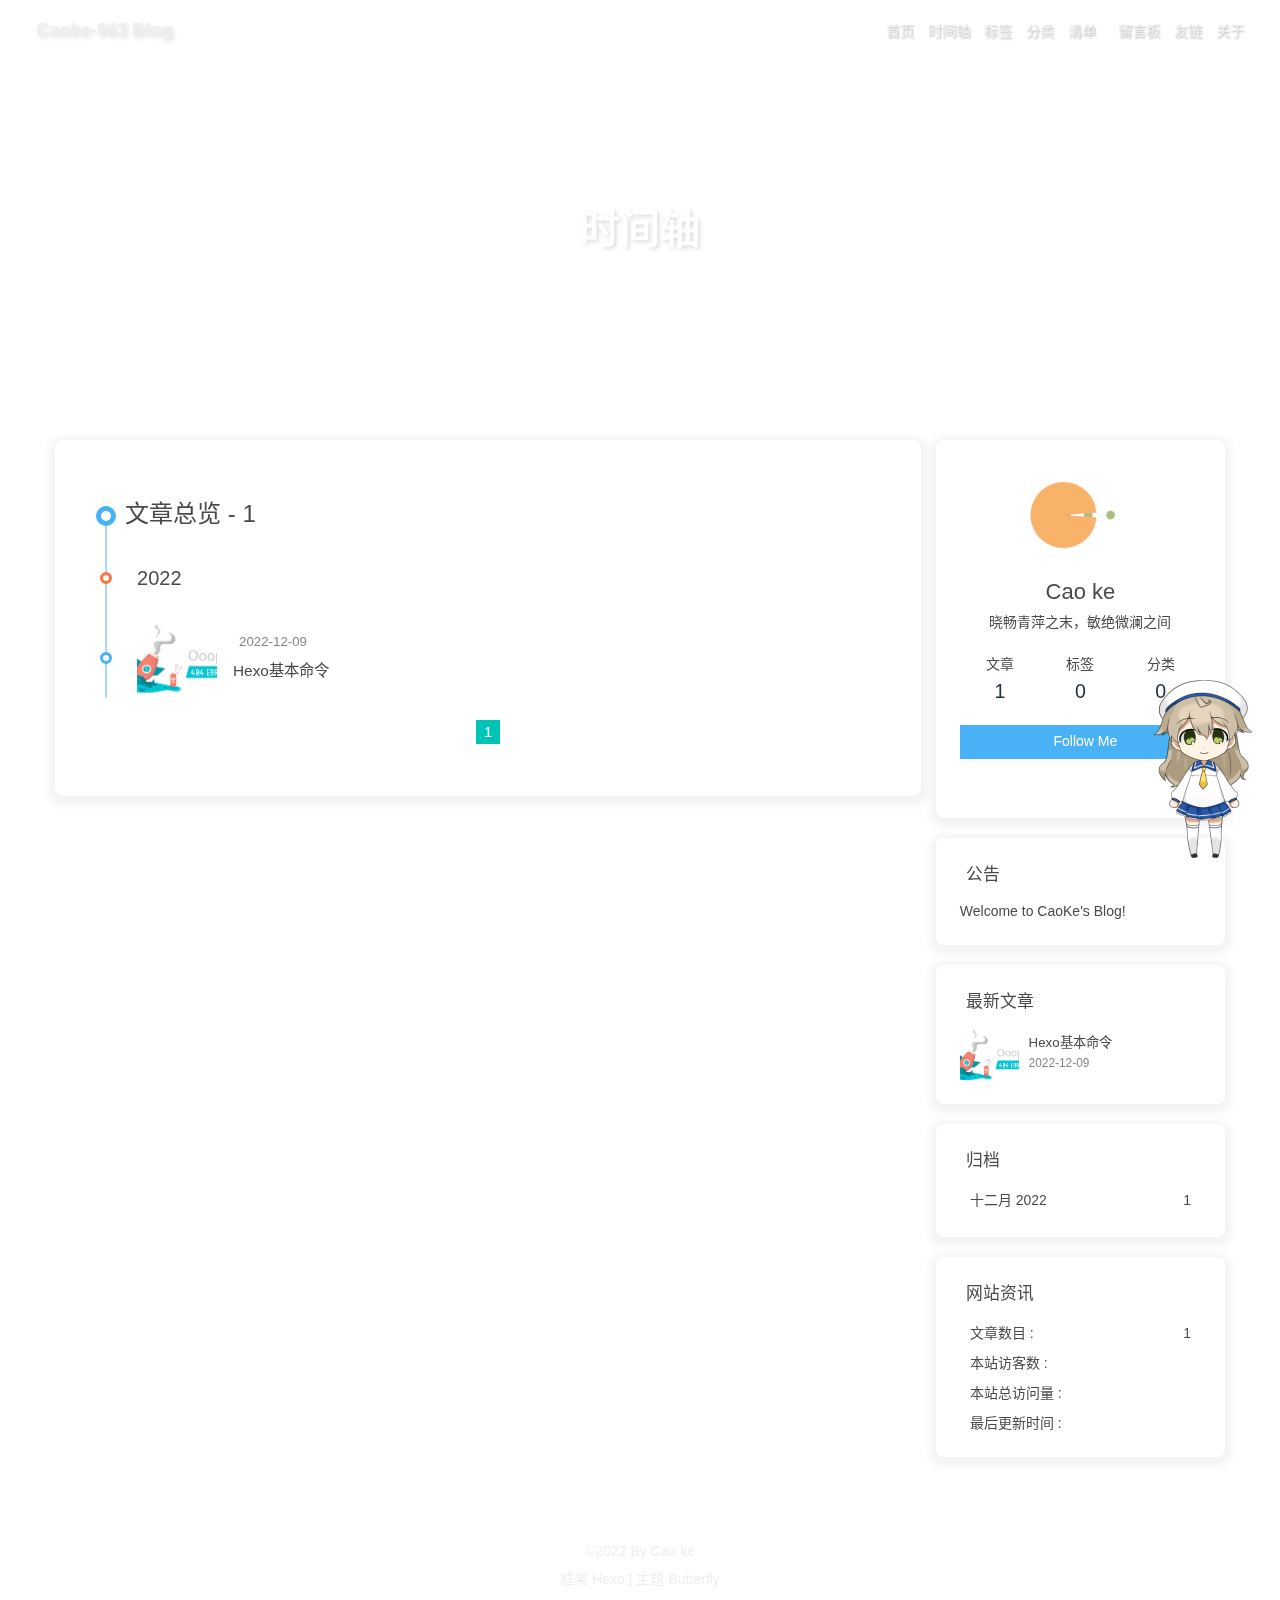
==== commit 7e0405ac: "Site updated: 2022-12-10 21:33:44" ====
--- a/archives/index.html
+++ b/archives/index.html
@@ -1,7 +1,9 @@
-<!DOCTYPE html><html lang="zh-CN" data-theme="light"><head><meta charset="UTF-8"><meta http-equiv="X-UA-Compatible" content="IE=edge"><meta name="viewport" content="width=device-width, initial-scale=1.0, maximum-scale=1.0, user-scalable=no"><title>时间轴 | Caoke-963 Blog</title><meta name="author" content="Cao ke"><meta name="copyright" content="Cao ke"><meta name="format-detection" content="telephone=no"><meta name="theme-color" content="#ffffff"><meta property="og:type" content="website">
+<!DOCTYPE html><html lang="zh-CN" data-theme="light"><head><meta charset="UTF-8"><meta http-equiv="X-UA-Compatible" content="IE=edge"><meta name="viewport" content="width=device-width, initial-scale=1.0, maximum-scale=1.0, user-scalable=no"><title>时间轴 | Caoke-963 Blog</title><meta name="author" content="Cao ke"><meta name="copyright" content="Cao ke"><meta name="format-detection" content="telephone=no"><meta name="theme-color" content="#ffffff"><meta name="description" content="晓畅青萍之末，敏绝微澜之间">
+<meta property="og:type" content="website">
 <meta property="og:title" content="时间轴">
 <meta property="og:url" content="https://www.caoke-963.xyz/archives/index.html">
 <meta property="og:site_name" content="Caoke-963 Blog">
+<meta property="og:description" content="晓畅青萍之末，敏绝微澜之间">
 <meta property="og:locale" content="zh_CN">
 <meta property="og:image" content="https://picbed.caoke-963.xyz/head/p1.png">
 <meta property="article:author" content="Cao ke">
@@ -48,7 +50,7 @@
   isHome: false,
   isHighlightShrink: ture,
   isToc: false,
-  postUpdate: '2022-12-10 14:45:49'
+  postUpdate: '2022-12-10 21:33:42'
 }</script><noscript><style type="text/css">
   #nav {
     opacity: 1
@@ -137,7 +139,7 @@
       }
     }
     detectApple()
-    })(window)</script><link rel="stylesheet" href="/css/custom.css" media="defer" onload="this.media='all'"><!-- hexo injector head_end start --><link rel="stylesheet" href="https://unpkg.zhimg.com/hexo-butterfly-footer-beautify@1.0.0/lib/runtime.min.css" media="print" onload="this.media='all'"><!-- hexo injector head_end end --><meta name="generator" content="Hexo 6.3.0"></head><body><div id="web_bg"></div><div id="sidebar"><div id="menu-mask"></div><div id="sidebar-menus"><div class="avatar-img is-center"><img src="https://picbed.caoke-963.xyz/head/p1.png" onerror="onerror=null;src='/img/friend_404.gif'" alt="avatar"/></div><div class="sidebar-site-data site-data is-center"><a href="/archives/"><div class="headline">文章</div><div class="length-num">1</div></a><a href="/tags/"><div class="headline">标签</div><div class="length-num">0</div></a><a href="/categories/"><div class="headline">分类</div><div class="length-num">0</div></a></div><hr/><div class="menus_items"><div class="menus_item"><a class="site-page" href="/"><i class="fa-fw fas fa-home"></i><span> 首页</span></a></div><div class="menus_item"><a class="site-page" href="/archives/"><i class="fa-fw fas fa-archive"></i><span> 时间轴</span></a></div><div class="menus_item"><a class="site-page" href="/tags/"><i class="fa-fw fas fa-tags"></i><span> 标签</span></a></div><div class="menus_item"><a class="site-page" href="/categories/"><i class="fa-fw fas fa-folder-open"></i><span> 分类</span></a></div><div class="menus_item"><a class="site-page group" href="javascript:void(0);"><i class="fa-fw fa fa-heartbeat"></i><span> 清单</span><i class="fas fa-chevron-down"></i></a><ul class="menus_item_child"><li><a class="site-page child" href="/music/"><i class="fa-fw fas fa-music"></i><span> 音乐</span></a></li><li><a class="site-page child" href="/Gallery/"><i class="fa-fw fas fa-images"></i><span> 照片</span></a></li><li><a class="site-page child" href="/movies/"><i class="fa-fw fas fa-video"></i><span> 电影</span></a></li></ul></div><div class="menus_item"><a class="site-page" href="/comments/"><i class="fa-fw fas fa-envelop-open"></i><span> 留言板</span></a></div><div class="menus_item"><a class="site-page" href="/link/"><i class="fa-fw fas fa-link"></i><span> 友链</span></a></div><div class="menus_item"><a class="site-page" href="/about/"><i class="fa-fw fas fa-heart"></i><span> 关于</span></a></div></div></div></div><div class="page" id="body-wrap"><header class="not-home-page" id="page-header" style="background-image: url('https://picbed.caoke-963.xyz/background/p2.png')"><nav id="nav"><span id="blog_name"><a id="site-name" href="/">Caoke-963 Blog</a></span><div id="menus"><div class="menus_items"><div class="menus_item"><a class="site-page" href="/"><i class="fa-fw fas fa-home"></i><span> 首页</span></a></div><div class="menus_item"><a class="site-page" href="/archives/"><i class="fa-fw fas fa-archive"></i><span> 时间轴</span></a></div><div class="menus_item"><a class="site-page" href="/tags/"><i class="fa-fw fas fa-tags"></i><span> 标签</span></a></div><div class="menus_item"><a class="site-page" href="/categories/"><i class="fa-fw fas fa-folder-open"></i><span> 分类</span></a></div><div class="menus_item"><a class="site-page group" href="javascript:void(0);"><i class="fa-fw fa fa-heartbeat"></i><span> 清单</span><i class="fas fa-chevron-down"></i></a><ul class="menus_item_child"><li><a class="site-page child" href="/music/"><i class="fa-fw fas fa-music"></i><span> 音乐</span></a></li><li><a class="site-page child" href="/Gallery/"><i class="fa-fw fas fa-images"></i><span> 照片</span></a></li><li><a class="site-page child" href="/movies/"><i class="fa-fw fas fa-video"></i><span> 电影</span></a></li></ul></div><div class="menus_item"><a class="site-page" href="/comments/"><i class="fa-fw fas fa-envelop-open"></i><span> 留言板</span></a></div><div class="menus_item"><a class="site-page" href="/link/"><i class="fa-fw fas fa-link"></i><span> 友链</span></a></div><div class="menus_item"><a class="site-page" href="/about/"><i class="fa-fw fas fa-heart"></i><span> 关于</span></a></div></div><div id="toggle-menu"><a class="site-page"><i class="fas fa-bars fa-fw"></i></a></div></div></nav><div id="page-site-info"><h1 id="site-title">时间轴</h1></div></header><main class="layout" id="content-inner"><div id="archive"><div class="article-sort-title">文章总览 - 1</div><div class="article-sort"><div class="article-sort-item year">2022</div><div class="article-sort-item"><a class="article-sort-item-img" href="/2022/12/09/2022-12-9-%E7%AC%AC%E4%B8%80%E7%AF%87%E6%96%87%E7%AB%A0/" title="123"><img src="https://picbed.caoke-963.xyz/background/p2.png" alt="123" onerror="this.onerror=null;this.src='/img/404.jpg'"></a><div class="article-sort-item-info"><div class="article-sort-item-time"><i class="far fa-calendar-alt"></i><time class="post-meta-date-created" datetime="2022-12-09T07:00:00.000Z" title="发表于 2022-12-09 15:00:00">2022-12-09</time></div><a class="article-sort-item-title" href="/2022/12/09/2022-12-9-%E7%AC%AC%E4%B8%80%E7%AF%87%E6%96%87%E7%AB%A0/" title="123">123</a></div></div></div><nav id="pagination"><div class="pagination"><span class="page-number current">1</span></div></nav></div><div class="aside-content" id="aside-content"><div class="card-widget card-info"><div class="is-center"><div class="avatar-img"><img src="https://picbed.caoke-963.xyz/head/p1.png" onerror="this.onerror=null;this.src='/img/friend_404.gif'" alt="avatar"/></div><div class="author-info__name">Cao ke</div><div class="author-info__description"></div></div><div class="card-info-data site-data is-center"><a href="/archives/"><div class="headline">文章</div><div class="length-num">1</div></a><a href="/tags/"><div class="headline">标签</div><div class="length-num">0</div></a><a href="/categories/"><div class="headline">分类</div><div class="length-num">0</div></a></div><a id="card-info-btn" target="_blank" rel="noopener" href="https://github.com/xxxxxx"><i class="fab fa-github"></i><span>Follow Me</span></a><div class="card-info-social-icons is-center"><a class="social-icon" href="https://github.com/caoke-963" target="_blank" title="Github"><i class="fab fa-github"></i></a><a class="social-icon" href="mailto:caoke855@gmail.com" target="_blank" title="Email"><i class="fas fa-envelope"></i></a></div></div><div class="card-widget card-announcement"><div class="item-headline"><i class="fas fa-bullhorn fa-shake"></i><span>公告</span></div><div class="announcement_content">This is my Blog</div></div><div class="sticky_layout"><div class="card-widget card-recent-post"><div class="item-headline"><i class="fas fa-history"></i><span>最新文章</span></div><div class="aside-list"><div class="aside-list-item"><a class="thumbnail" href="/2022/12/09/2022-12-9-%E7%AC%AC%E4%B8%80%E7%AF%87%E6%96%87%E7%AB%A0/" title="123"><img src="https://picbed.caoke-963.xyz/background/p2.png" onerror="this.onerror=null;this.src='/img/404.jpg'" alt="123"/></a><div class="content"><a class="title" href="/2022/12/09/2022-12-9-%E7%AC%AC%E4%B8%80%E7%AF%87%E6%96%87%E7%AB%A0/" title="123">123</a><time datetime="2022-12-09T07:00:00.000Z" title="发表于 2022-12-09 15:00:00">2022-12-09</time></div></div></div></div><div class="card-widget card-archives"><div class="item-headline"><i class="fas fa-archive"></i><span>归档</span></div><ul class="card-archive-list"><li class="card-archive-list-item"><a class="card-archive-list-link" href="/archives/2022/12/"><span class="card-archive-list-date">十二月 2022</span><span class="card-archive-list-count">1</span></a></li></ul></div><div class="card-widget card-webinfo"><div class="item-headline"><i class="fas fa-chart-line"></i><span>网站资讯</span></div><div class="webinfo"><div class="webinfo-item"><div class="item-name">文章数目 :</div><div class="item-count">1</div></div><div class="webinfo-item"><div class="item-name">本站访客数 :</div><div class="item-count" id="busuanzi_value_site_uv"><i class="fa-solid fa-spinner fa-spin"></i></div></div><div class="webinfo-item"><div class="item-name">本站总访问量 :</div><div class="item-count" id="busuanzi_value_site_pv"><i class="fa-solid fa-spinner fa-spin"></i></div></div><div class="webinfo-item"><div class="item-name">最后更新时间 :</div><div class="item-count" id="last-push-date" data-lastPushDate="2022-12-10T06:45:49.125Z"><i class="fa-solid fa-spinner fa-spin"></i></div></div></div></div></div></div></main><footer id="footer"><div id="footer-wrap"><div class="copyright">&copy;2022 By Cao ke</div><div class="framework-info"><span>框架 </span><a target="_blank" rel="noopener" href="https://hexo.io">Hexo</a><span class="footer-separator">|</span><span>主题 </span><a target="_blank" rel="noopener" href="https://github.com/jerryc127/hexo-theme-butterfly">Butterfly</a></div></div></footer></div><div id="rightside"><div id="rightside-config-hide"><button id="darkmode" type="button" title="浅色和深色模式转换"><i class="fas fa-adjust"></i></button><button id="hide-aside-btn" type="button" title="单栏和双栏切换"><i class="fas fa-arrows-alt-h"></i></button></div><div id="rightside-config-show"><button id="rightside_config" type="button" title="设置"><i class="fas fa-cog fa-spin"></i></button><button id="go-up" type="button" title="回到顶部"><i class="fas fa-arrow-up"></i></button></div></div><div><script src="/js/utils.js"></script><script src="/js/main.js"></script><script src="https://cdn.jsdelivr.net/npm/@fancyapps/ui/dist/fancybox.umd.min.js"></script><div class="js-pjax"></div><script async data-pjax src="//busuanzi.ibruce.info/busuanzi/2.3/busuanzi.pure.mini.js"></script></div><!-- hexo injector body_end start --><script data-pjax>
+    })(window)</script><link rel="stylesheet" href="/css/custom.css" media="defer" onload="this.media='all'"><!-- hexo injector head_end start --><link rel="stylesheet" href="https://unpkg.zhimg.com/hexo-butterfly-footer-beautify@1.0.0/lib/runtime.min.css" media="print" onload="this.media='all'"><!-- hexo injector head_end end --><meta name="generator" content="Hexo 6.3.0"></head><body><div id="web_bg"></div><div id="sidebar"><div id="menu-mask"></div><div id="sidebar-menus"><div class="avatar-img is-center"><img src="https://picbed.caoke-963.xyz/head/p1.png" onerror="onerror=null;src='/img/friend_404.gif'" alt="avatar"/></div><div class="sidebar-site-data site-data is-center"><a href="/archives/"><div class="headline">文章</div><div class="length-num">1</div></a><a href="/tags/"><div class="headline">标签</div><div class="length-num">0</div></a><a href="/categories/"><div class="headline">分类</div><div class="length-num">0</div></a></div><hr/><div class="menus_items"><div class="menus_item"><a class="site-page" href="/"><i class="fa-fw fas fa-home"></i><span> 首页</span></a></div><div class="menus_item"><a class="site-page" href="/archives/"><i class="fa-fw fas fa-archive"></i><span> 时间轴</span></a></div><div class="menus_item"><a class="site-page" href="/tags/"><i class="fa-fw fas fa-tags"></i><span> 标签</span></a></div><div class="menus_item"><a class="site-page" href="/categories/"><i class="fa-fw fas fa-folder-open"></i><span> 分类</span></a></div><div class="menus_item"><a class="site-page group" href="javascript:void(0);"><i class="fa-fw fa fa-heartbeat"></i><span> 清单</span><i class="fas fa-chevron-down"></i></a><ul class="menus_item_child"><li><a class="site-page child" href="/music/"><i class="fa-fw fas fa-music"></i><span> 音乐</span></a></li><li><a class="site-page child" href="/Gallery/"><i class="fa-fw fas fa-images"></i><span> 照片</span></a></li><li><a class="site-page child" href="/movies/"><i class="fa-fw fas fa-video"></i><span> 电影</span></a></li></ul></div><div class="menus_item"><a class="site-page" href="/comments/"><i class="fa-fw fas fa-envelop-open"></i><span> 留言板</span></a></div><div class="menus_item"><a class="site-page" href="/link/"><i class="fa-fw fas fa-link"></i><span> 友链</span></a></div><div class="menus_item"><a class="site-page" href="/about/"><i class="fa-fw fas fa-heart"></i><span> 关于</span></a></div></div></div></div><div class="page" id="body-wrap"><header class="not-home-page" id="page-header" style="background-image: url('https://picbed.caoke-963.xyz/background/p2.png')"><nav id="nav"><span id="blog_name"><a id="site-name" href="/">Caoke-963 Blog</a></span><div id="menus"><div class="menus_items"><div class="menus_item"><a class="site-page" href="/"><i class="fa-fw fas fa-home"></i><span> 首页</span></a></div><div class="menus_item"><a class="site-page" href="/archives/"><i class="fa-fw fas fa-archive"></i><span> 时间轴</span></a></div><div class="menus_item"><a class="site-page" href="/tags/"><i class="fa-fw fas fa-tags"></i><span> 标签</span></a></div><div class="menus_item"><a class="site-page" href="/categories/"><i class="fa-fw fas fa-folder-open"></i><span> 分类</span></a></div><div class="menus_item"><a class="site-page group" href="javascript:void(0);"><i class="fa-fw fa fa-heartbeat"></i><span> 清单</span><i class="fas fa-chevron-down"></i></a><ul class="menus_item_child"><li><a class="site-page child" href="/music/"><i class="fa-fw fas fa-music"></i><span> 音乐</span></a></li><li><a class="site-page child" href="/Gallery/"><i class="fa-fw fas fa-images"></i><span> 照片</span></a></li><li><a class="site-page child" href="/movies/"><i class="fa-fw fas fa-video"></i><span> 电影</span></a></li></ul></div><div class="menus_item"><a class="site-page" href="/comments/"><i class="fa-fw fas fa-envelop-open"></i><span> 留言板</span></a></div><div class="menus_item"><a class="site-page" href="/link/"><i class="fa-fw fas fa-link"></i><span> 友链</span></a></div><div class="menus_item"><a class="site-page" href="/about/"><i class="fa-fw fas fa-heart"></i><span> 关于</span></a></div></div><div id="toggle-menu"><a class="site-page"><i class="fas fa-bars fa-fw"></i></a></div></div></nav><div id="page-site-info"><h1 id="site-title">时间轴</h1></div></header><main class="layout" id="content-inner"><div id="archive"><div class="article-sort-title">文章总览 - 1</div><div class="article-sort"><div class="article-sort-item year">2022</div><div class="article-sort-item"><a class="article-sort-item-img" href="/2022/12/09/2022-12-9-%E7%AC%AC%E4%B8%80%E7%AF%87%E6%96%87%E7%AB%A0/" title="Hexo基本命令"><img src="https://picbed.caoke-963.xyz/background/p2.png" alt="Hexo基本命令" onerror="this.onerror=null;this.src='/img/404.jpg'"></a><div class="article-sort-item-info"><div class="article-sort-item-time"><i class="far fa-calendar-alt"></i><time class="post-meta-date-created" datetime="2022-12-09T07:00:00.000Z" title="发表于 2022-12-09 15:00:00">2022-12-09</time></div><a class="article-sort-item-title" href="/2022/12/09/2022-12-9-%E7%AC%AC%E4%B8%80%E7%AF%87%E6%96%87%E7%AB%A0/" title="Hexo基本命令">Hexo基本命令</a></div></div></div><nav id="pagination"><div class="pagination"><span class="page-number current">1</span></div></nav></div><div class="aside-content" id="aside-content"><div class="card-widget card-info"><div class="is-center"><div class="avatar-img"><img src="https://picbed.caoke-963.xyz/head/p1.png" onerror="this.onerror=null;this.src='/img/friend_404.gif'" alt="avatar"/></div><div class="author-info__name">Cao ke</div><div class="author-info__description">晓畅青萍之末，敏绝微澜之间</div></div><div class="card-info-data site-data is-center"><a href="/archives/"><div class="headline">文章</div><div class="length-num">1</div></a><a href="/tags/"><div class="headline">标签</div><div class="length-num">0</div></a><a href="/categories/"><div class="headline">分类</div><div class="length-num">0</div></a></div><a id="card-info-btn" target="_blank" rel="noopener" href="https://github.com/xxxxxx"><i class="fab fa-github"></i><span>Follow Me</span></a><div class="card-info-social-icons is-center"><a class="social-icon" href="https://github.com/caoke-963" target="_blank" title="Github"><i class="fab fa-github"></i></a><a class="social-icon" href="mailto:caoke855@gmail.com" target="_blank" title="Email"><i class="fas fa-envelope"></i></a></div></div><div class="card-widget card-announcement"><div class="item-headline"><i class="fas fa-bullhorn fa-shake"></i><span>公告</span></div><div class="announcement_content">Welcome to CaoKe's Blog!</div></div><div class="sticky_layout"><div class="card-widget card-recent-post"><div class="item-headline"><i class="fas fa-history"></i><span>最新文章</span></div><div class="aside-list"><div class="aside-list-item"><a class="thumbnail" href="/2022/12/09/2022-12-9-%E7%AC%AC%E4%B8%80%E7%AF%87%E6%96%87%E7%AB%A0/" title="Hexo基本命令"><img src="https://picbed.caoke-963.xyz/background/p2.png" onerror="this.onerror=null;this.src='/img/404.jpg'" alt="Hexo基本命令"/></a><div class="content"><a class="title" href="/2022/12/09/2022-12-9-%E7%AC%AC%E4%B8%80%E7%AF%87%E6%96%87%E7%AB%A0/" title="Hexo基本命令">Hexo基本命令</a><time datetime="2022-12-09T07:00:00.000Z" title="发表于 2022-12-09 15:00:00">2022-12-09</time></div></div></div></div><div class="card-widget card-archives"><div class="item-headline"><i class="fas fa-archive"></i><span>归档</span></div><ul class="card-archive-list"><li class="card-archive-list-item"><a class="card-archive-list-link" href="/archives/2022/12/"><span class="card-archive-list-date">十二月 2022</span><span class="card-archive-list-count">1</span></a></li></ul></div><div class="card-widget card-webinfo"><div class="item-headline"><i class="fas fa-chart-line"></i><span>网站资讯</span></div><div class="webinfo"><div class="webinfo-item"><div class="item-name">文章数目 :</div><div class="item-count">1</div></div><div class="webinfo-item"><div class="item-name">本站访客数 :</div><div class="item-count" id="busuanzi_value_site_uv"><i class="fa-solid fa-spinner fa-spin"></i></div></div><div class="webinfo-item"><div class="item-name">本站总访问量 :</div><div class="item-count" id="busuanzi_value_site_pv"><i class="fa-solid fa-spinner fa-spin"></i></div></div><div class="webinfo-item"><div class="item-name">最后更新时间 :</div><div class="item-count" id="last-push-date" data-lastPushDate="2022-12-10T13:33:42.504Z"><i class="fa-solid fa-spinner fa-spin"></i></div></div></div></div></div></div></main><footer id="footer"><div id="footer-wrap"><div class="copyright">&copy;2022 By Cao ke</div><div class="framework-info"><span>框架 </span><a target="_blank" rel="noopener" href="https://hexo.io">Hexo</a><span class="footer-separator">|</span><span>主题 </span><a target="_blank" rel="noopener" href="https://github.com/jerryc127/hexo-theme-butterfly">Butterfly</a></div></div></footer></div><div id="rightside"><div id="rightside-config-hide"><button id="darkmode" type="button" title="浅色和深色模式转换"><i class="fas fa-adjust"></i></button><button id="hide-aside-btn" type="button" title="单栏和双栏切换"><i class="fas fa-arrows-alt-h"></i></button></div><div id="rightside-config-show"><button id="rightside_config" type="button" title="设置"><i class="fas fa-cog fa-spin"></i></button><button id="go-up" type="button" title="回到顶部"><i class="fas fa-arrow-up"></i></button></div></div><div><script src="/js/utils.js"></script><script src="/js/main.js"></script><script src="https://cdn.jsdelivr.net/npm/@fancyapps/ui/dist/fancybox.umd.min.js"></script><div class="js-pjax"></div><script async data-pjax src="//busuanzi.ibruce.info/busuanzi/2.3/busuanzi.pure.mini.js"></script></div><!-- hexo injector body_end start --><script data-pjax>
   function butterfly_footer_beautify_injector_config(){
     var parent_div_git = document.getElementById('footer-wrap');
     var item_html = '<div id="workboard"></div><p id="ghbdages"><a class="github-badge" target="_blank" href="https://hexo.io/" style="margin-inline:5px" data-title="博客框架为Hexo_v6.2.0" title=""><img src="https://img.shields.io/badge/Frame-Hexo-blue?style=flat&amp;logo=hexo" alt=""/></a><a class="github-badge" target="_blank" href="https://butterfly.js.org/" style="margin-inline:5px" data-title="主题版本Butterfly_v4.5.1" title=""><img src="https://img.shields.io/badge/Theme-Butterfly-6513df?style=flat&amp;logo=bitdefender" alt=""/></a><a class="github-badge" target="_blank" href="https://vercel.com/" style="margin-inline:5px" data-title="本站采用多线部署，主线路托管于Vercel" title=""><img src="https://img.shields.io/badge/Hosted-Vercel-brightgreen?style=flat&amp;logo=Vercel" alt=""/></a><a class="github-badge" target="_blank" href="https://dashboard.4everland.org/" style="margin-inline:5px" data-title="本站采用多线部署，备用线路托管于4EVERLAND" title=""><img src="https://img.shields.io/badge/Hosted-4EVERLAND-22DDDD?style=flat&amp;logo=IPFS" alt=""/></a><a class="github-badge" target="_blank" href="https://github.com/" style="margin-inline:5px" data-title="本站项目由Github托管" title=""><img src="https://img.shields.io/badge/Source-Github-d021d6?style=flat&amp;logo=GitHub" alt=""/></a><a class="github-badge" target="_blank" href="http://creativecommons.org/licenses/by-nc-sa/4.0/" style="margin-inline:5px" data-title="本站采用知识共享署名-非商业性使用-相同方式共享4.0国际许可协议进行许可" title=""><img src="https://img.shields.io/badge/Copyright-BY--NC--SA%204.0-d42328?style=flat&amp;logo=Claris" alt=""/></a></p>';
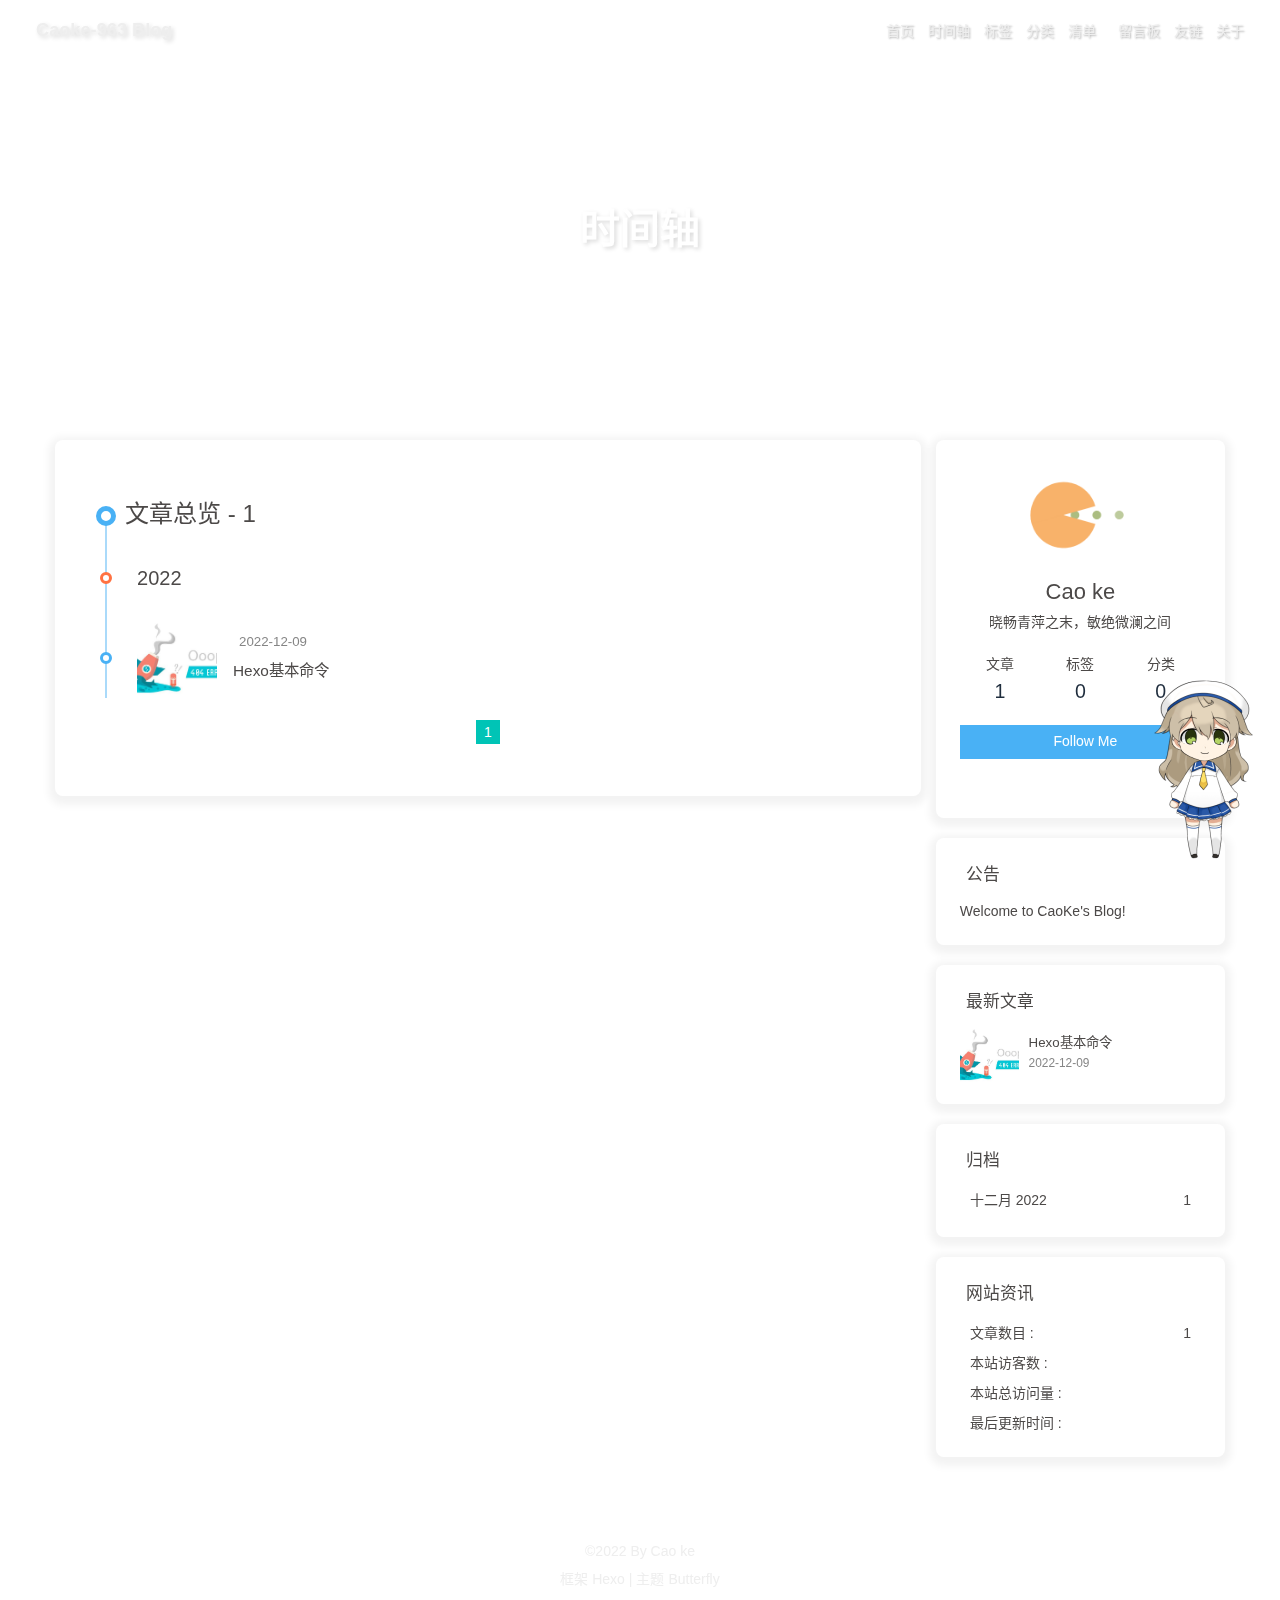
==== commit a3745db0: "Site updated: 2022-12-15 15:54:51" ====
--- a/archives/index.html
+++ b/archives/index.html
@@ -50,7 +50,7 @@
   isHome: false,
   isHighlightShrink: ture,
   isToc: false,
-  postUpdate: '2022-12-10 21:33:42'
+  postUpdate: '2022-12-15 15:54:50'
 }</script><noscript><style type="text/css">
   #nav {
     opacity: 1
@@ -139,7 +139,7 @@
       }
     }
     detectApple()
-    })(window)</script><link rel="stylesheet" href="/css/custom.css" media="defer" onload="this.media='all'"><!-- hexo injector head_end start --><link rel="stylesheet" href="https://unpkg.zhimg.com/hexo-butterfly-footer-beautify@1.0.0/lib/runtime.min.css" media="print" onload="this.media='all'"><!-- hexo injector head_end end --><meta name="generator" content="Hexo 6.3.0"></head><body><div id="web_bg"></div><div id="sidebar"><div id="menu-mask"></div><div id="sidebar-menus"><div class="avatar-img is-center"><img src="https://picbed.caoke-963.xyz/head/p1.png" onerror="onerror=null;src='/img/friend_404.gif'" alt="avatar"/></div><div class="sidebar-site-data site-data is-center"><a href="/archives/"><div class="headline">文章</div><div class="length-num">1</div></a><a href="/tags/"><div class="headline">标签</div><div class="length-num">0</div></a><a href="/categories/"><div class="headline">分类</div><div class="length-num">0</div></a></div><hr/><div class="menus_items"><div class="menus_item"><a class="site-page" href="/"><i class="fa-fw fas fa-home"></i><span> 首页</span></a></div><div class="menus_item"><a class="site-page" href="/archives/"><i class="fa-fw fas fa-archive"></i><span> 时间轴</span></a></div><div class="menus_item"><a class="site-page" href="/tags/"><i class="fa-fw fas fa-tags"></i><span> 标签</span></a></div><div class="menus_item"><a class="site-page" href="/categories/"><i class="fa-fw fas fa-folder-open"></i><span> 分类</span></a></div><div class="menus_item"><a class="site-page group" href="javascript:void(0);"><i class="fa-fw fa fa-heartbeat"></i><span> 清单</span><i class="fas fa-chevron-down"></i></a><ul class="menus_item_child"><li><a class="site-page child" href="/music/"><i class="fa-fw fas fa-music"></i><span> 音乐</span></a></li><li><a class="site-page child" href="/Gallery/"><i class="fa-fw fas fa-images"></i><span> 照片</span></a></li><li><a class="site-page child" href="/movies/"><i class="fa-fw fas fa-video"></i><span> 电影</span></a></li></ul></div><div class="menus_item"><a class="site-page" href="/comments/"><i class="fa-fw fas fa-envelop-open"></i><span> 留言板</span></a></div><div class="menus_item"><a class="site-page" href="/link/"><i class="fa-fw fas fa-link"></i><span> 友链</span></a></div><div class="menus_item"><a class="site-page" href="/about/"><i class="fa-fw fas fa-heart"></i><span> 关于</span></a></div></div></div></div><div class="page" id="body-wrap"><header class="not-home-page" id="page-header" style="background-image: url('https://picbed.caoke-963.xyz/background/p2.png')"><nav id="nav"><span id="blog_name"><a id="site-name" href="/">Caoke-963 Blog</a></span><div id="menus"><div class="menus_items"><div class="menus_item"><a class="site-page" href="/"><i class="fa-fw fas fa-home"></i><span> 首页</span></a></div><div class="menus_item"><a class="site-page" href="/archives/"><i class="fa-fw fas fa-archive"></i><span> 时间轴</span></a></div><div class="menus_item"><a class="site-page" href="/tags/"><i class="fa-fw fas fa-tags"></i><span> 标签</span></a></div><div class="menus_item"><a class="site-page" href="/categories/"><i class="fa-fw fas fa-folder-open"></i><span> 分类</span></a></div><div class="menus_item"><a class="site-page group" href="javascript:void(0);"><i class="fa-fw fa fa-heartbeat"></i><span> 清单</span><i class="fas fa-chevron-down"></i></a><ul class="menus_item_child"><li><a class="site-page child" href="/music/"><i class="fa-fw fas fa-music"></i><span> 音乐</span></a></li><li><a class="site-page child" href="/Gallery/"><i class="fa-fw fas fa-images"></i><span> 照片</span></a></li><li><a class="site-page child" href="/movies/"><i class="fa-fw fas fa-video"></i><span> 电影</span></a></li></ul></div><div class="menus_item"><a class="site-page" href="/comments/"><i class="fa-fw fas fa-envelop-open"></i><span> 留言板</span></a></div><div class="menus_item"><a class="site-page" href="/link/"><i class="fa-fw fas fa-link"></i><span> 友链</span></a></div><div class="menus_item"><a class="site-page" href="/about/"><i class="fa-fw fas fa-heart"></i><span> 关于</span></a></div></div><div id="toggle-menu"><a class="site-page"><i class="fas fa-bars fa-fw"></i></a></div></div></nav><div id="page-site-info"><h1 id="site-title">时间轴</h1></div></header><main class="layout" id="content-inner"><div id="archive"><div class="article-sort-title">文章总览 - 1</div><div class="article-sort"><div class="article-sort-item year">2022</div><div class="article-sort-item"><a class="article-sort-item-img" href="/2022/12/09/2022-12-9-%E7%AC%AC%E4%B8%80%E7%AF%87%E6%96%87%E7%AB%A0/" title="Hexo基本命令"><img src="https://picbed.caoke-963.xyz/background/p2.png" alt="Hexo基本命令" onerror="this.onerror=null;this.src='/img/404.jpg'"></a><div class="article-sort-item-info"><div class="article-sort-item-time"><i class="far fa-calendar-alt"></i><time class="post-meta-date-created" datetime="2022-12-09T07:00:00.000Z" title="发表于 2022-12-09 15:00:00">2022-12-09</time></div><a class="article-sort-item-title" href="/2022/12/09/2022-12-9-%E7%AC%AC%E4%B8%80%E7%AF%87%E6%96%87%E7%AB%A0/" title="Hexo基本命令">Hexo基本命令</a></div></div></div><nav id="pagination"><div class="pagination"><span class="page-number current">1</span></div></nav></div><div class="aside-content" id="aside-content"><div class="card-widget card-info"><div class="is-center"><div class="avatar-img"><img src="https://picbed.caoke-963.xyz/head/p1.png" onerror="this.onerror=null;this.src='/img/friend_404.gif'" alt="avatar"/></div><div class="author-info__name">Cao ke</div><div class="author-info__description">晓畅青萍之末，敏绝微澜之间</div></div><div class="card-info-data site-data is-center"><a href="/archives/"><div class="headline">文章</div><div class="length-num">1</div></a><a href="/tags/"><div class="headline">标签</div><div class="length-num">0</div></a><a href="/categories/"><div class="headline">分类</div><div class="length-num">0</div></a></div><a id="card-info-btn" target="_blank" rel="noopener" href="https://github.com/xxxxxx"><i class="fab fa-github"></i><span>Follow Me</span></a><div class="card-info-social-icons is-center"><a class="social-icon" href="https://github.com/caoke-963" target="_blank" title="Github"><i class="fab fa-github"></i></a><a class="social-icon" href="mailto:caoke855@gmail.com" target="_blank" title="Email"><i class="fas fa-envelope"></i></a></div></div><div class="card-widget card-announcement"><div class="item-headline"><i class="fas fa-bullhorn fa-shake"></i><span>公告</span></div><div class="announcement_content">Welcome to CaoKe's Blog!</div></div><div class="sticky_layout"><div class="card-widget card-recent-post"><div class="item-headline"><i class="fas fa-history"></i><span>最新文章</span></div><div class="aside-list"><div class="aside-list-item"><a class="thumbnail" href="/2022/12/09/2022-12-9-%E7%AC%AC%E4%B8%80%E7%AF%87%E6%96%87%E7%AB%A0/" title="Hexo基本命令"><img src="https://picbed.caoke-963.xyz/background/p2.png" onerror="this.onerror=null;this.src='/img/404.jpg'" alt="Hexo基本命令"/></a><div class="content"><a class="title" href="/2022/12/09/2022-12-9-%E7%AC%AC%E4%B8%80%E7%AF%87%E6%96%87%E7%AB%A0/" title="Hexo基本命令">Hexo基本命令</a><time datetime="2022-12-09T07:00:00.000Z" title="发表于 2022-12-09 15:00:00">2022-12-09</time></div></div></div></div><div class="card-widget card-archives"><div class="item-headline"><i class="fas fa-archive"></i><span>归档</span></div><ul class="card-archive-list"><li class="card-archive-list-item"><a class="card-archive-list-link" href="/archives/2022/12/"><span class="card-archive-list-date">十二月 2022</span><span class="card-archive-list-count">1</span></a></li></ul></div><div class="card-widget card-webinfo"><div class="item-headline"><i class="fas fa-chart-line"></i><span>网站资讯</span></div><div class="webinfo"><div class="webinfo-item"><div class="item-name">文章数目 :</div><div class="item-count">1</div></div><div class="webinfo-item"><div class="item-name">本站访客数 :</div><div class="item-count" id="busuanzi_value_site_uv"><i class="fa-solid fa-spinner fa-spin"></i></div></div><div class="webinfo-item"><div class="item-name">本站总访问量 :</div><div class="item-count" id="busuanzi_value_site_pv"><i class="fa-solid fa-spinner fa-spin"></i></div></div><div class="webinfo-item"><div class="item-name">最后更新时间 :</div><div class="item-count" id="last-push-date" data-lastPushDate="2022-12-10T13:33:42.504Z"><i class="fa-solid fa-spinner fa-spin"></i></div></div></div></div></div></div></main><footer id="footer"><div id="footer-wrap"><div class="copyright">&copy;2022 By Cao ke</div><div class="framework-info"><span>框架 </span><a target="_blank" rel="noopener" href="https://hexo.io">Hexo</a><span class="footer-separator">|</span><span>主题 </span><a target="_blank" rel="noopener" href="https://github.com/jerryc127/hexo-theme-butterfly">Butterfly</a></div></div></footer></div><div id="rightside"><div id="rightside-config-hide"><button id="darkmode" type="button" title="浅色和深色模式转换"><i class="fas fa-adjust"></i></button><button id="hide-aside-btn" type="button" title="单栏和双栏切换"><i class="fas fa-arrows-alt-h"></i></button></div><div id="rightside-config-show"><button id="rightside_config" type="button" title="设置"><i class="fas fa-cog fa-spin"></i></button><button id="go-up" type="button" title="回到顶部"><i class="fas fa-arrow-up"></i></button></div></div><div><script src="/js/utils.js"></script><script src="/js/main.js"></script><script src="https://cdn.jsdelivr.net/npm/@fancyapps/ui/dist/fancybox.umd.min.js"></script><div class="js-pjax"></div><script async data-pjax src="//busuanzi.ibruce.info/busuanzi/2.3/busuanzi.pure.mini.js"></script></div><!-- hexo injector body_end start --><script data-pjax>
+    })(window)</script><link rel="stylesheet" href="/css/custom.css" media="defer" onload="this.media='all'"><!-- hexo injector head_end start --><link rel="stylesheet" href="https://unpkg.zhimg.com/hexo-butterfly-footer-beautify@1.0.0/lib/runtime.min.css" media="print" onload="this.media='all'"><!-- hexo injector head_end end --><meta name="generator" content="Hexo 6.3.0"></head><body><div id="web_bg"></div><div id="sidebar"><div id="menu-mask"></div><div id="sidebar-menus"><div class="avatar-img is-center"><img src="https://picbed.caoke-963.xyz/head/p1.png" onerror="onerror=null;src='/img/friend_404.gif'" alt="avatar"/></div><div class="sidebar-site-data site-data is-center"><a href="/archives/"><div class="headline">文章</div><div class="length-num">1</div></a><a href="/tags/"><div class="headline">标签</div><div class="length-num">0</div></a><a href="/categories/"><div class="headline">分类</div><div class="length-num">0</div></a></div><hr/><div class="menus_items"><div class="menus_item"><a class="site-page" href="/"><i class="fa-fw fas fa-home"></i><span> 首页</span></a></div><div class="menus_item"><a class="site-page" href="/archives/"><i class="fa-fw fas fa-archive"></i><span> 时间轴</span></a></div><div class="menus_item"><a class="site-page" href="/tags/"><i class="fa-fw fas fa-tags"></i><span> 标签</span></a></div><div class="menus_item"><a class="site-page" href="/categories/"><i class="fa-fw fas fa-folder-open"></i><span> 分类</span></a></div><div class="menus_item"><a class="site-page group" href="javascript:void(0);"><i class="fa-fw fa fa-heartbeat"></i><span> 清单</span><i class="fas fa-chevron-down"></i></a><ul class="menus_item_child"><li><a class="site-page child" href="/music/"><i class="fa-fw fas fa-music"></i><span> 音乐</span></a></li><li><a class="site-page child" href="/Gallery/"><i class="fa-fw fas fa-images"></i><span> 照片</span></a></li><li><a class="site-page child" href="/movies/"><i class="fa-fw fas fa-video"></i><span> 电影</span></a></li></ul></div><div class="menus_item"><a class="site-page" href="/comments/"><i class="fa-fw fas fa-envelop-open"></i><span> 留言板</span></a></div><div class="menus_item"><a class="site-page" href="/link/"><i class="fa-fw fas fa-link"></i><span> 友链</span></a></div><div class="menus_item"><a class="site-page" href="/about/"><i class="fa-fw fas fa-heart"></i><span> 关于</span></a></div></div></div></div><div class="page" id="body-wrap"><header class="not-home-page" id="page-header" style="background-image: url('https://picbed.caoke-963.xyz/background/p2.png')"><nav id="nav"><span id="blog_name"><a id="site-name" href="/">Caoke-963 Blog</a></span><div id="menus"><div class="menus_items"><div class="menus_item"><a class="site-page" href="/"><i class="fa-fw fas fa-home"></i><span> 首页</span></a></div><div class="menus_item"><a class="site-page" href="/archives/"><i class="fa-fw fas fa-archive"></i><span> 时间轴</span></a></div><div class="menus_item"><a class="site-page" href="/tags/"><i class="fa-fw fas fa-tags"></i><span> 标签</span></a></div><div class="menus_item"><a class="site-page" href="/categories/"><i class="fa-fw fas fa-folder-open"></i><span> 分类</span></a></div><div class="menus_item"><a class="site-page group" href="javascript:void(0);"><i class="fa-fw fa fa-heartbeat"></i><span> 清单</span><i class="fas fa-chevron-down"></i></a><ul class="menus_item_child"><li><a class="site-page child" href="/music/"><i class="fa-fw fas fa-music"></i><span> 音乐</span></a></li><li><a class="site-page child" href="/Gallery/"><i class="fa-fw fas fa-images"></i><span> 照片</span></a></li><li><a class="site-page child" href="/movies/"><i class="fa-fw fas fa-video"></i><span> 电影</span></a></li></ul></div><div class="menus_item"><a class="site-page" href="/comments/"><i class="fa-fw fas fa-envelop-open"></i><span> 留言板</span></a></div><div class="menus_item"><a class="site-page" href="/link/"><i class="fa-fw fas fa-link"></i><span> 友链</span></a></div><div class="menus_item"><a class="site-page" href="/about/"><i class="fa-fw fas fa-heart"></i><span> 关于</span></a></div></div><div id="toggle-menu"><a class="site-page"><i class="fas fa-bars fa-fw"></i></a></div></div></nav><div id="page-site-info"><h1 id="site-title">时间轴</h1></div></header><main class="layout" id="content-inner"><div id="archive"><div class="article-sort-title">文章总览 - 1</div><div class="article-sort"><div class="article-sort-item year">2022</div><div class="article-sort-item"><a class="article-sort-item-img" href="/2022/12/09/2022-12-9-%E7%AC%AC%E4%B8%80%E7%AF%87%E6%96%87%E7%AB%A0/" title="Hexo基本命令"><img src="https://picbed.caoke-963.xyz/background/p2.png" alt="Hexo基本命令" onerror="this.onerror=null;this.src='/img/404.jpg'"></a><div class="article-sort-item-info"><div class="article-sort-item-time"><i class="far fa-calendar-alt"></i><time class="post-meta-date-created" datetime="2022-12-09T07:00:00.000Z" title="发表于 2022-12-09 15:00:00">2022-12-09</time></div><a class="article-sort-item-title" href="/2022/12/09/2022-12-9-%E7%AC%AC%E4%B8%80%E7%AF%87%E6%96%87%E7%AB%A0/" title="Hexo基本命令">Hexo基本命令</a></div></div></div><nav id="pagination"><div class="pagination"><span class="page-number current">1</span></div></nav></div><div class="aside-content" id="aside-content"><div class="card-widget card-info"><div class="is-center"><div class="avatar-img"><img src="https://picbed.caoke-963.xyz/head/p1.png" onerror="this.onerror=null;this.src='/img/friend_404.gif'" alt="avatar"/></div><div class="author-info__name">Cao ke</div><div class="author-info__description">晓畅青萍之末，敏绝微澜之间</div></div><div class="card-info-data site-data is-center"><a href="/archives/"><div class="headline">文章</div><div class="length-num">1</div></a><a href="/tags/"><div class="headline">标签</div><div class="length-num">0</div></a><a href="/categories/"><div class="headline">分类</div><div class="length-num">0</div></a></div><a id="card-info-btn" target="_blank" rel="noopener" href="https://github.com/xxxxxx"><i class="fab fa-github"></i><span>Follow Me</span></a><div class="card-info-social-icons is-center"><a class="social-icon" href="https://github.com/caoke-963" target="_blank" title="Github"><i class="fab fa-github"></i></a><a class="social-icon" href="mailto:caoke855@gmail.com" target="_blank" title="Email"><i class="fas fa-envelope"></i></a></div></div><div class="card-widget card-announcement"><div class="item-headline"><i class="fas fa-bullhorn fa-shake"></i><span>公告</span></div><div class="announcement_content">Welcome to CaoKe's Blog!</div></div><div class="sticky_layout"><div class="card-widget card-recent-post"><div class="item-headline"><i class="fas fa-history"></i><span>最新文章</span></div><div class="aside-list"><div class="aside-list-item"><a class="thumbnail" href="/2022/12/09/2022-12-9-%E7%AC%AC%E4%B8%80%E7%AF%87%E6%96%87%E7%AB%A0/" title="Hexo基本命令"><img src="https://picbed.caoke-963.xyz/background/p2.png" onerror="this.onerror=null;this.src='/img/404.jpg'" alt="Hexo基本命令"/></a><div class="content"><a class="title" href="/2022/12/09/2022-12-9-%E7%AC%AC%E4%B8%80%E7%AF%87%E6%96%87%E7%AB%A0/" title="Hexo基本命令">Hexo基本命令</a><time datetime="2022-12-09T07:00:00.000Z" title="发表于 2022-12-09 15:00:00">2022-12-09</time></div></div></div></div><div class="card-widget card-archives"><div class="item-headline"><i class="fas fa-archive"></i><span>归档</span></div><ul class="card-archive-list"><li class="card-archive-list-item"><a class="card-archive-list-link" href="/archives/2022/12/"><span class="card-archive-list-date">十二月 2022</span><span class="card-archive-list-count">1</span></a></li></ul></div><div class="card-widget card-webinfo"><div class="item-headline"><i class="fas fa-chart-line"></i><span>网站资讯</span></div><div class="webinfo"><div class="webinfo-item"><div class="item-name">文章数目 :</div><div class="item-count">1</div></div><div class="webinfo-item"><div class="item-name">本站访客数 :</div><div class="item-count" id="busuanzi_value_site_uv"><i class="fa-solid fa-spinner fa-spin"></i></div></div><div class="webinfo-item"><div class="item-name">本站总访问量 :</div><div class="item-count" id="busuanzi_value_site_pv"><i class="fa-solid fa-spinner fa-spin"></i></div></div><div class="webinfo-item"><div class="item-name">最后更新时间 :</div><div class="item-count" id="last-push-date" data-lastPushDate="2022-12-15T07:54:50.451Z"><i class="fa-solid fa-spinner fa-spin"></i></div></div></div></div></div></div></main><footer id="footer"><div id="footer-wrap"><div class="copyright">&copy;2022 By Cao ke</div><div class="framework-info"><span>框架 </span><a target="_blank" rel="noopener" href="https://hexo.io">Hexo</a><span class="footer-separator">|</span><span>主题 </span><a target="_blank" rel="noopener" href="https://github.com/jerryc127/hexo-theme-butterfly">Butterfly</a></div></div></footer></div><div id="rightside"><div id="rightside-config-hide"><button id="darkmode" type="button" title="浅色和深色模式转换"><i class="fas fa-adjust"></i></button><button id="hide-aside-btn" type="button" title="单栏和双栏切换"><i class="fas fa-arrows-alt-h"></i></button></div><div id="rightside-config-show"><button id="rightside_config" type="button" title="设置"><i class="fas fa-cog fa-spin"></i></button><button id="go-up" type="button" title="回到顶部"><i class="fas fa-arrow-up"></i></button></div></div><div><script src="/js/utils.js"></script><script src="/js/main.js"></script><script src="https://cdn.jsdelivr.net/npm/@fancyapps/ui/dist/fancybox.umd.min.js"></script><div class="js-pjax"></div><script async data-pjax src="//busuanzi.ibruce.info/busuanzi/2.3/busuanzi.pure.mini.js"></script></div><!-- hexo injector body_end start --><script data-pjax>
   function butterfly_footer_beautify_injector_config(){
     var parent_div_git = document.getElementById('footer-wrap');
     var item_html = '<div id="workboard"></div><p id="ghbdages"><a class="github-badge" target="_blank" href="https://hexo.io/" style="margin-inline:5px" data-title="博客框架为Hexo_v6.2.0" title=""><img src="https://img.shields.io/badge/Frame-Hexo-blue?style=flat&amp;logo=hexo" alt=""/></a><a class="github-badge" target="_blank" href="https://butterfly.js.org/" style="margin-inline:5px" data-title="主题版本Butterfly_v4.5.1" title=""><img src="https://img.shields.io/badge/Theme-Butterfly-6513df?style=flat&amp;logo=bitdefender" alt=""/></a><a class="github-badge" target="_blank" href="https://vercel.com/" style="margin-inline:5px" data-title="本站采用多线部署，主线路托管于Vercel" title=""><img src="https://img.shields.io/badge/Hosted-Vercel-brightgreen?style=flat&amp;logo=Vercel" alt=""/></a><a class="github-badge" target="_blank" href="https://dashboard.4everland.org/" style="margin-inline:5px" data-title="本站采用多线部署，备用线路托管于4EVERLAND" title=""><img src="https://img.shields.io/badge/Hosted-4EVERLAND-22DDDD?style=flat&amp;logo=IPFS" alt=""/></a><a class="github-badge" target="_blank" href="https://github.com/" style="margin-inline:5px" data-title="本站项目由Github托管" title=""><img src="https://img.shields.io/badge/Source-Github-d021d6?style=flat&amp;logo=GitHub" alt=""/></a><a class="github-badge" target="_blank" href="http://creativecommons.org/licenses/by-nc-sa/4.0/" style="margin-inline:5px" data-title="本站采用知识共享署名-非商业性使用-相同方式共享4.0国际许可协议进行许可" title=""><img src="https://img.shields.io/badge/Copyright-BY--NC--SA%204.0-d42328?style=flat&amp;logo=Claris" alt=""/></a></p>';
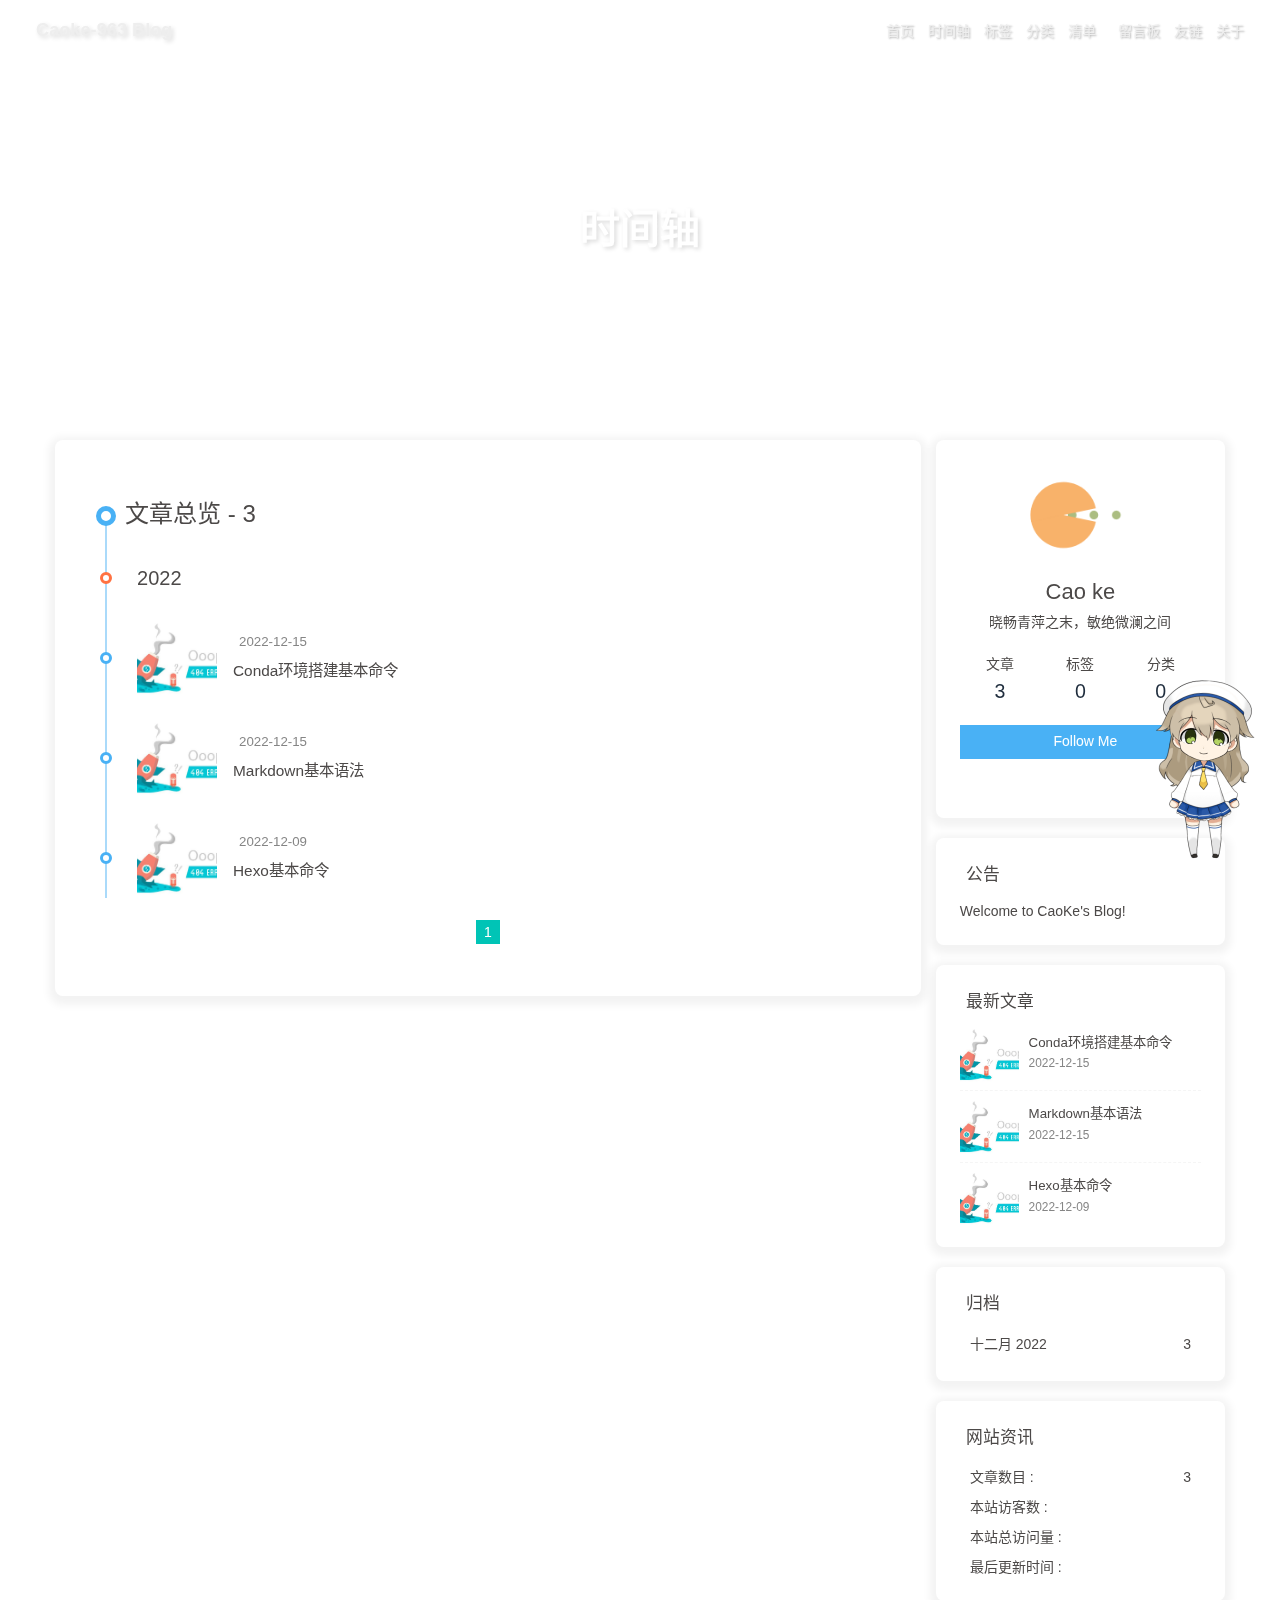
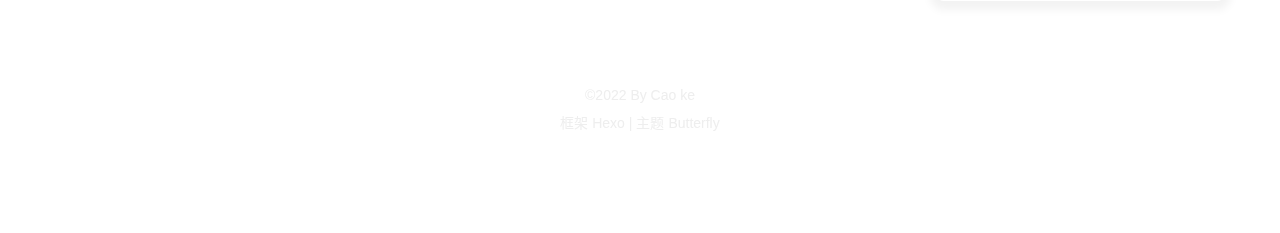
==== commit 5ab0ae0d: "Site updated: 2022-12-15 19:04:41" ====
--- a/archives/index.html
+++ b/archives/index.html
@@ -50,7 +50,7 @@
   isHome: false,
   isHighlightShrink: ture,
   isToc: false,
-  postUpdate: '2022-12-15 15:54:50'
+  postUpdate: '2022-12-15 19:04:37'
 }</script><noscript><style type="text/css">
   #nav {
     opacity: 1
@@ -139,7 +139,7 @@
       }
     }
     detectApple()
-    })(window)</script><link rel="stylesheet" href="/css/custom.css" media="defer" onload="this.media='all'"><!-- hexo injector head_end start --><link rel="stylesheet" href="https://unpkg.zhimg.com/hexo-butterfly-footer-beautify@1.0.0/lib/runtime.min.css" media="print" onload="this.media='all'"><!-- hexo injector head_end end --><meta name="generator" content="Hexo 6.3.0"></head><body><div id="web_bg"></div><div id="sidebar"><div id="menu-mask"></div><div id="sidebar-menus"><div class="avatar-img is-center"><img src="https://picbed.caoke-963.xyz/head/p1.png" onerror="onerror=null;src='/img/friend_404.gif'" alt="avatar"/></div><div class="sidebar-site-data site-data is-center"><a href="/archives/"><div class="headline">文章</div><div class="length-num">1</div></a><a href="/tags/"><div class="headline">标签</div><div class="length-num">0</div></a><a href="/categories/"><div class="headline">分类</div><div class="length-num">0</div></a></div><hr/><div class="menus_items"><div class="menus_item"><a class="site-page" href="/"><i class="fa-fw fas fa-home"></i><span> 首页</span></a></div><div class="menus_item"><a class="site-page" href="/archives/"><i class="fa-fw fas fa-archive"></i><span> 时间轴</span></a></div><div class="menus_item"><a class="site-page" href="/tags/"><i class="fa-fw fas fa-tags"></i><span> 标签</span></a></div><div class="menus_item"><a class="site-page" href="/categories/"><i class="fa-fw fas fa-folder-open"></i><span> 分类</span></a></div><div class="menus_item"><a class="site-page group" href="javascript:void(0);"><i class="fa-fw fa fa-heartbeat"></i><span> 清单</span><i class="fas fa-chevron-down"></i></a><ul class="menus_item_child"><li><a class="site-page child" href="/music/"><i class="fa-fw fas fa-music"></i><span> 音乐</span></a></li><li><a class="site-page child" href="/Gallery/"><i class="fa-fw fas fa-images"></i><span> 照片</span></a></li><li><a class="site-page child" href="/movies/"><i class="fa-fw fas fa-video"></i><span> 电影</span></a></li></ul></div><div class="menus_item"><a class="site-page" href="/comments/"><i class="fa-fw fas fa-envelop-open"></i><span> 留言板</span></a></div><div class="menus_item"><a class="site-page" href="/link/"><i class="fa-fw fas fa-link"></i><span> 友链</span></a></div><div class="menus_item"><a class="site-page" href="/about/"><i class="fa-fw fas fa-heart"></i><span> 关于</span></a></div></div></div></div><div class="page" id="body-wrap"><header class="not-home-page" id="page-header" style="background-image: url('https://picbed.caoke-963.xyz/background/p2.png')"><nav id="nav"><span id="blog_name"><a id="site-name" href="/">Caoke-963 Blog</a></span><div id="menus"><div class="menus_items"><div class="menus_item"><a class="site-page" href="/"><i class="fa-fw fas fa-home"></i><span> 首页</span></a></div><div class="menus_item"><a class="site-page" href="/archives/"><i class="fa-fw fas fa-archive"></i><span> 时间轴</span></a></div><div class="menus_item"><a class="site-page" href="/tags/"><i class="fa-fw fas fa-tags"></i><span> 标签</span></a></div><div class="menus_item"><a class="site-page" href="/categories/"><i class="fa-fw fas fa-folder-open"></i><span> 分类</span></a></div><div class="menus_item"><a class="site-page group" href="javascript:void(0);"><i class="fa-fw fa fa-heartbeat"></i><span> 清单</span><i class="fas fa-chevron-down"></i></a><ul class="menus_item_child"><li><a class="site-page child" href="/music/"><i class="fa-fw fas fa-music"></i><span> 音乐</span></a></li><li><a class="site-page child" href="/Gallery/"><i class="fa-fw fas fa-images"></i><span> 照片</span></a></li><li><a class="site-page child" href="/movies/"><i class="fa-fw fas fa-video"></i><span> 电影</span></a></li></ul></div><div class="menus_item"><a class="site-page" href="/comments/"><i class="fa-fw fas fa-envelop-open"></i><span> 留言板</span></a></div><div class="menus_item"><a class="site-page" href="/link/"><i class="fa-fw fas fa-link"></i><span> 友链</span></a></div><div class="menus_item"><a class="site-page" href="/about/"><i class="fa-fw fas fa-heart"></i><span> 关于</span></a></div></div><div id="toggle-menu"><a class="site-page"><i class="fas fa-bars fa-fw"></i></a></div></div></nav><div id="page-site-info"><h1 id="site-title">时间轴</h1></div></header><main class="layout" id="content-inner"><div id="archive"><div class="article-sort-title">文章总览 - 1</div><div class="article-sort"><div class="article-sort-item year">2022</div><div class="article-sort-item"><a class="article-sort-item-img" href="/2022/12/09/2022-12-9-%E7%AC%AC%E4%B8%80%E7%AF%87%E6%96%87%E7%AB%A0/" title="Hexo基本命令"><img src="https://picbed.caoke-963.xyz/background/p2.png" alt="Hexo基本命令" onerror="this.onerror=null;this.src='/img/404.jpg'"></a><div class="article-sort-item-info"><div class="article-sort-item-time"><i class="far fa-calendar-alt"></i><time class="post-meta-date-created" datetime="2022-12-09T07:00:00.000Z" title="发表于 2022-12-09 15:00:00">2022-12-09</time></div><a class="article-sort-item-title" href="/2022/12/09/2022-12-9-%E7%AC%AC%E4%B8%80%E7%AF%87%E6%96%87%E7%AB%A0/" title="Hexo基本命令">Hexo基本命令</a></div></div></div><nav id="pagination"><div class="pagination"><span class="page-number current">1</span></div></nav></div><div class="aside-content" id="aside-content"><div class="card-widget card-info"><div class="is-center"><div class="avatar-img"><img src="https://picbed.caoke-963.xyz/head/p1.png" onerror="this.onerror=null;this.src='/img/friend_404.gif'" alt="avatar"/></div><div class="author-info__name">Cao ke</div><div class="author-info__description">晓畅青萍之末，敏绝微澜之间</div></div><div class="card-info-data site-data is-center"><a href="/archives/"><div class="headline">文章</div><div class="length-num">1</div></a><a href="/tags/"><div class="headline">标签</div><div class="length-num">0</div></a><a href="/categories/"><div class="headline">分类</div><div class="length-num">0</div></a></div><a id="card-info-btn" target="_blank" rel="noopener" href="https://github.com/xxxxxx"><i class="fab fa-github"></i><span>Follow Me</span></a><div class="card-info-social-icons is-center"><a class="social-icon" href="https://github.com/caoke-963" target="_blank" title="Github"><i class="fab fa-github"></i></a><a class="social-icon" href="mailto:caoke855@gmail.com" target="_blank" title="Email"><i class="fas fa-envelope"></i></a></div></div><div class="card-widget card-announcement"><div class="item-headline"><i class="fas fa-bullhorn fa-shake"></i><span>公告</span></div><div class="announcement_content">Welcome to CaoKe's Blog!</div></div><div class="sticky_layout"><div class="card-widget card-recent-post"><div class="item-headline"><i class="fas fa-history"></i><span>最新文章</span></div><div class="aside-list"><div class="aside-list-item"><a class="thumbnail" href="/2022/12/09/2022-12-9-%E7%AC%AC%E4%B8%80%E7%AF%87%E6%96%87%E7%AB%A0/" title="Hexo基本命令"><img src="https://picbed.caoke-963.xyz/background/p2.png" onerror="this.onerror=null;this.src='/img/404.jpg'" alt="Hexo基本命令"/></a><div class="content"><a class="title" href="/2022/12/09/2022-12-9-%E7%AC%AC%E4%B8%80%E7%AF%87%E6%96%87%E7%AB%A0/" title="Hexo基本命令">Hexo基本命令</a><time datetime="2022-12-09T07:00:00.000Z" title="发表于 2022-12-09 15:00:00">2022-12-09</time></div></div></div></div><div class="card-widget card-archives"><div class="item-headline"><i class="fas fa-archive"></i><span>归档</span></div><ul class="card-archive-list"><li class="card-archive-list-item"><a class="card-archive-list-link" href="/archives/2022/12/"><span class="card-archive-list-date">十二月 2022</span><span class="card-archive-list-count">1</span></a></li></ul></div><div class="card-widget card-webinfo"><div class="item-headline"><i class="fas fa-chart-line"></i><span>网站资讯</span></div><div class="webinfo"><div class="webinfo-item"><div class="item-name">文章数目 :</div><div class="item-count">1</div></div><div class="webinfo-item"><div class="item-name">本站访客数 :</div><div class="item-count" id="busuanzi_value_site_uv"><i class="fa-solid fa-spinner fa-spin"></i></div></div><div class="webinfo-item"><div class="item-name">本站总访问量 :</div><div class="item-count" id="busuanzi_value_site_pv"><i class="fa-solid fa-spinner fa-spin"></i></div></div><div class="webinfo-item"><div class="item-name">最后更新时间 :</div><div class="item-count" id="last-push-date" data-lastPushDate="2022-12-15T07:54:50.451Z"><i class="fa-solid fa-spinner fa-spin"></i></div></div></div></div></div></div></main><footer id="footer"><div id="footer-wrap"><div class="copyright">&copy;2022 By Cao ke</div><div class="framework-info"><span>框架 </span><a target="_blank" rel="noopener" href="https://hexo.io">Hexo</a><span class="footer-separator">|</span><span>主题 </span><a target="_blank" rel="noopener" href="https://github.com/jerryc127/hexo-theme-butterfly">Butterfly</a></div></div></footer></div><div id="rightside"><div id="rightside-config-hide"><button id="darkmode" type="button" title="浅色和深色模式转换"><i class="fas fa-adjust"></i></button><button id="hide-aside-btn" type="button" title="单栏和双栏切换"><i class="fas fa-arrows-alt-h"></i></button></div><div id="rightside-config-show"><button id="rightside_config" type="button" title="设置"><i class="fas fa-cog fa-spin"></i></button><button id="go-up" type="button" title="回到顶部"><i class="fas fa-arrow-up"></i></button></div></div><div><script src="/js/utils.js"></script><script src="/js/main.js"></script><script src="https://cdn.jsdelivr.net/npm/@fancyapps/ui/dist/fancybox.umd.min.js"></script><div class="js-pjax"></div><script async data-pjax src="//busuanzi.ibruce.info/busuanzi/2.3/busuanzi.pure.mini.js"></script></div><!-- hexo injector body_end start --><script data-pjax>
+    })(window)</script><link rel="stylesheet" href="/css/custom.css" media="defer" onload="this.media='all'"><!-- hexo injector head_end start --><link rel="stylesheet" href="https://unpkg.zhimg.com/hexo-butterfly-footer-beautify@1.0.0/lib/runtime.min.css" media="print" onload="this.media='all'"><!-- hexo injector head_end end --><meta name="generator" content="Hexo 6.3.0"></head><body><div id="web_bg"></div><div id="sidebar"><div id="menu-mask"></div><div id="sidebar-menus"><div class="avatar-img is-center"><img src="https://picbed.caoke-963.xyz/head/p1.png" onerror="onerror=null;src='/img/friend_404.gif'" alt="avatar"/></div><div class="sidebar-site-data site-data is-center"><a href="/archives/"><div class="headline">文章</div><div class="length-num">3</div></a><a href="/tags/"><div class="headline">标签</div><div class="length-num">0</div></a><a href="/categories/"><div class="headline">分类</div><div class="length-num">0</div></a></div><hr/><div class="menus_items"><div class="menus_item"><a class="site-page" href="/"><i class="fa-fw fas fa-home"></i><span> 首页</span></a></div><div class="menus_item"><a class="site-page" href="/archives/"><i class="fa-fw fas fa-archive"></i><span> 时间轴</span></a></div><div class="menus_item"><a class="site-page" href="/tags/"><i class="fa-fw fas fa-tags"></i><span> 标签</span></a></div><div class="menus_item"><a class="site-page" href="/categories/"><i class="fa-fw fas fa-folder-open"></i><span> 分类</span></a></div><div class="menus_item"><a class="site-page group" href="javascript:void(0);"><i class="fa-fw fa fa-heartbeat"></i><span> 清单</span><i class="fas fa-chevron-down"></i></a><ul class="menus_item_child"><li><a class="site-page child" href="/music/"><i class="fa-fw fas fa-music"></i><span> 音乐</span></a></li><li><a class="site-page child" href="/Gallery/"><i class="fa-fw fas fa-images"></i><span> 照片</span></a></li><li><a class="site-page child" href="/movies/"><i class="fa-fw fas fa-video"></i><span> 电影</span></a></li></ul></div><div class="menus_item"><a class="site-page" href="/comments/"><i class="fa-fw fas fa-envelop-open"></i><span> 留言板</span></a></div><div class="menus_item"><a class="site-page" href="/link/"><i class="fa-fw fas fa-link"></i><span> 友链</span></a></div><div class="menus_item"><a class="site-page" href="/about/"><i class="fa-fw fas fa-heart"></i><span> 关于</span></a></div></div></div></div><div class="page" id="body-wrap"><header class="not-home-page" id="page-header" style="background-image: url('https://picbed.caoke-963.xyz/background/p2.png')"><nav id="nav"><span id="blog_name"><a id="site-name" href="/">Caoke-963 Blog</a></span><div id="menus"><div class="menus_items"><div class="menus_item"><a class="site-page" href="/"><i class="fa-fw fas fa-home"></i><span> 首页</span></a></div><div class="menus_item"><a class="site-page" href="/archives/"><i class="fa-fw fas fa-archive"></i><span> 时间轴</span></a></div><div class="menus_item"><a class="site-page" href="/tags/"><i class="fa-fw fas fa-tags"></i><span> 标签</span></a></div><div class="menus_item"><a class="site-page" href="/categories/"><i class="fa-fw fas fa-folder-open"></i><span> 分类</span></a></div><div class="menus_item"><a class="site-page group" href="javascript:void(0);"><i class="fa-fw fa fa-heartbeat"></i><span> 清单</span><i class="fas fa-chevron-down"></i></a><ul class="menus_item_child"><li><a class="site-page child" href="/music/"><i class="fa-fw fas fa-music"></i><span> 音乐</span></a></li><li><a class="site-page child" href="/Gallery/"><i class="fa-fw fas fa-images"></i><span> 照片</span></a></li><li><a class="site-page child" href="/movies/"><i class="fa-fw fas fa-video"></i><span> 电影</span></a></li></ul></div><div class="menus_item"><a class="site-page" href="/comments/"><i class="fa-fw fas fa-envelop-open"></i><span> 留言板</span></a></div><div class="menus_item"><a class="site-page" href="/link/"><i class="fa-fw fas fa-link"></i><span> 友链</span></a></div><div class="menus_item"><a class="site-page" href="/about/"><i class="fa-fw fas fa-heart"></i><span> 关于</span></a></div></div><div id="toggle-menu"><a class="site-page"><i class="fas fa-bars fa-fw"></i></a></div></div></nav><div id="page-site-info"><h1 id="site-title">时间轴</h1></div></header><main class="layout" id="content-inner"><div id="archive"><div class="article-sort-title">文章总览 - 3</div><div class="article-sort"><div class="article-sort-item year">2022</div><div class="article-sort-item"><a class="article-sort-item-img" href="/2022/12/15/2022-12-15-conda%E5%9F%BA%E7%A1%80%E5%91%BD%E4%BB%A4/" title="Conda环境搭建基本命令"><img src="https://picbed.caoke-963.xyz/background/p2.png" alt="Conda环境搭建基本命令" onerror="this.onerror=null;this.src='/img/404.jpg'"></a><div class="article-sort-item-info"><div class="article-sort-item-time"><i class="far fa-calendar-alt"></i><time class="post-meta-date-created" datetime="2022-12-15T09:00:00.000Z" title="发表于 2022-12-15 17:00:00">2022-12-15</time></div><a class="article-sort-item-title" href="/2022/12/15/2022-12-15-conda%E5%9F%BA%E7%A1%80%E5%91%BD%E4%BB%A4/" title="Conda环境搭建基本命令">Conda环境搭建基本命令</a></div></div><div class="article-sort-item"><a class="article-sort-item-img" href="/2022/12/15/2022-12-15-markdown%E5%9F%BA%E6%9C%AC%E8%AF%AD%E6%B3%95/" title="Markdown基本语法"><img src="https://picbed.caoke-963.xyz/background/p2.png" alt="Markdown基本语法" onerror="this.onerror=null;this.src='/img/404.jpg'"></a><div class="article-sort-item-info"><div class="article-sort-item-time"><i class="far fa-calendar-alt"></i><time class="post-meta-date-created" datetime="2022-12-15T09:00:00.000Z" title="发表于 2022-12-15 17:00:00">2022-12-15</time></div><a class="article-sort-item-title" href="/2022/12/15/2022-12-15-markdown%E5%9F%BA%E6%9C%AC%E8%AF%AD%E6%B3%95/" title="Markdown基本语法">Markdown基本语法</a></div></div><div class="article-sort-item"><a class="article-sort-item-img" href="/2022/12/09/2022-12-9-%E7%AC%AC%E4%B8%80%E7%AF%87%E6%96%87%E7%AB%A0/" title="Hexo基本命令"><img src="https://picbed.caoke-963.xyz/background/p2.png" alt="Hexo基本命令" onerror="this.onerror=null;this.src='/img/404.jpg'"></a><div class="article-sort-item-info"><div class="article-sort-item-time"><i class="far fa-calendar-alt"></i><time class="post-meta-date-created" datetime="2022-12-09T07:00:00.000Z" title="发表于 2022-12-09 15:00:00">2022-12-09</time></div><a class="article-sort-item-title" href="/2022/12/09/2022-12-9-%E7%AC%AC%E4%B8%80%E7%AF%87%E6%96%87%E7%AB%A0/" title="Hexo基本命令">Hexo基本命令</a></div></div></div><nav id="pagination"><div class="pagination"><span class="page-number current">1</span></div></nav></div><div class="aside-content" id="aside-content"><div class="card-widget card-info"><div class="is-center"><div class="avatar-img"><img src="https://picbed.caoke-963.xyz/head/p1.png" onerror="this.onerror=null;this.src='/img/friend_404.gif'" alt="avatar"/></div><div class="author-info__name">Cao ke</div><div class="author-info__description">晓畅青萍之末，敏绝微澜之间</div></div><div class="card-info-data site-data is-center"><a href="/archives/"><div class="headline">文章</div><div class="length-num">3</div></a><a href="/tags/"><div class="headline">标签</div><div class="length-num">0</div></a><a href="/categories/"><div class="headline">分类</div><div class="length-num">0</div></a></div><a id="card-info-btn" target="_blank" rel="noopener" href="https://github.com/xxxxxx"><i class="fab fa-github"></i><span>Follow Me</span></a><div class="card-info-social-icons is-center"><a class="social-icon" href="https://github.com/caoke-963" target="_blank" title="Github"><i class="fab fa-github"></i></a><a class="social-icon" href="mailto:caoke855@gmail.com" target="_blank" title="Email"><i class="fas fa-envelope"></i></a></div></div><div class="card-widget card-announcement"><div class="item-headline"><i class="fas fa-bullhorn fa-shake"></i><span>公告</span></div><div class="announcement_content">Welcome to CaoKe's Blog!</div></div><div class="sticky_layout"><div class="card-widget card-recent-post"><div class="item-headline"><i class="fas fa-history"></i><span>最新文章</span></div><div class="aside-list"><div class="aside-list-item"><a class="thumbnail" href="/2022/12/15/2022-12-15-conda%E5%9F%BA%E7%A1%80%E5%91%BD%E4%BB%A4/" title="Conda环境搭建基本命令"><img src="https://picbed.caoke-963.xyz/background/p2.png" onerror="this.onerror=null;this.src='/img/404.jpg'" alt="Conda环境搭建基本命令"/></a><div class="content"><a class="title" href="/2022/12/15/2022-12-15-conda%E5%9F%BA%E7%A1%80%E5%91%BD%E4%BB%A4/" title="Conda环境搭建基本命令">Conda环境搭建基本命令</a><time datetime="2022-12-15T09:00:00.000Z" title="发表于 2022-12-15 17:00:00">2022-12-15</time></div></div><div class="aside-list-item"><a class="thumbnail" href="/2022/12/15/2022-12-15-markdown%E5%9F%BA%E6%9C%AC%E8%AF%AD%E6%B3%95/" title="Markdown基本语法"><img src="https://picbed.caoke-963.xyz/background/p2.png" onerror="this.onerror=null;this.src='/img/404.jpg'" alt="Markdown基本语法"/></a><div class="content"><a class="title" href="/2022/12/15/2022-12-15-markdown%E5%9F%BA%E6%9C%AC%E8%AF%AD%E6%B3%95/" title="Markdown基本语法">Markdown基本语法</a><time datetime="2022-12-15T09:00:00.000Z" title="发表于 2022-12-15 17:00:00">2022-12-15</time></div></div><div class="aside-list-item"><a class="thumbnail" href="/2022/12/09/2022-12-9-%E7%AC%AC%E4%B8%80%E7%AF%87%E6%96%87%E7%AB%A0/" title="Hexo基本命令"><img src="https://picbed.caoke-963.xyz/background/p2.png" onerror="this.onerror=null;this.src='/img/404.jpg'" alt="Hexo基本命令"/></a><div class="content"><a class="title" href="/2022/12/09/2022-12-9-%E7%AC%AC%E4%B8%80%E7%AF%87%E6%96%87%E7%AB%A0/" title="Hexo基本命令">Hexo基本命令</a><time datetime="2022-12-09T07:00:00.000Z" title="发表于 2022-12-09 15:00:00">2022-12-09</time></div></div></div></div><div class="card-widget card-archives"><div class="item-headline"><i class="fas fa-archive"></i><span>归档</span></div><ul class="card-archive-list"><li class="card-archive-list-item"><a class="card-archive-list-link" href="/archives/2022/12/"><span class="card-archive-list-date">十二月 2022</span><span class="card-archive-list-count">3</span></a></li></ul></div><div class="card-widget card-webinfo"><div class="item-headline"><i class="fas fa-chart-line"></i><span>网站资讯</span></div><div class="webinfo"><div class="webinfo-item"><div class="item-name">文章数目 :</div><div class="item-count">3</div></div><div class="webinfo-item"><div class="item-name">本站访客数 :</div><div class="item-count" id="busuanzi_value_site_uv"><i class="fa-solid fa-spinner fa-spin"></i></div></div><div class="webinfo-item"><div class="item-name">本站总访问量 :</div><div class="item-count" id="busuanzi_value_site_pv"><i class="fa-solid fa-spinner fa-spin"></i></div></div><div class="webinfo-item"><div class="item-name">最后更新时间 :</div><div class="item-count" id="last-push-date" data-lastPushDate="2022-12-15T11:04:37.592Z"><i class="fa-solid fa-spinner fa-spin"></i></div></div></div></div></div></div></main><footer id="footer"><div id="footer-wrap"><div class="copyright">&copy;2022 By Cao ke</div><div class="framework-info"><span>框架 </span><a target="_blank" rel="noopener" href="https://hexo.io">Hexo</a><span class="footer-separator">|</span><span>主题 </span><a target="_blank" rel="noopener" href="https://github.com/jerryc127/hexo-theme-butterfly">Butterfly</a></div></div></footer></div><div id="rightside"><div id="rightside-config-hide"><button id="darkmode" type="button" title="浅色和深色模式转换"><i class="fas fa-adjust"></i></button><button id="hide-aside-btn" type="button" title="单栏和双栏切换"><i class="fas fa-arrows-alt-h"></i></button></div><div id="rightside-config-show"><button id="rightside_config" type="button" title="设置"><i class="fas fa-cog fa-spin"></i></button><button id="go-up" type="button" title="回到顶部"><i class="fas fa-arrow-up"></i></button></div></div><div><script src="/js/utils.js"></script><script src="/js/main.js"></script><script src="https://cdn.jsdelivr.net/npm/@fancyapps/ui/dist/fancybox.umd.min.js"></script><div class="js-pjax"></div><script async data-pjax src="//busuanzi.ibruce.info/busuanzi/2.3/busuanzi.pure.mini.js"></script></div><!-- hexo injector body_end start --><script data-pjax>
   function butterfly_footer_beautify_injector_config(){
     var parent_div_git = document.getElementById('footer-wrap');
     var item_html = '<div id="workboard"></div><p id="ghbdages"><a class="github-badge" target="_blank" href="https://hexo.io/" style="margin-inline:5px" data-title="博客框架为Hexo_v6.2.0" title=""><img src="https://img.shields.io/badge/Frame-Hexo-blue?style=flat&amp;logo=hexo" alt=""/></a><a class="github-badge" target="_blank" href="https://butterfly.js.org/" style="margin-inline:5px" data-title="主题版本Butterfly_v4.5.1" title=""><img src="https://img.shields.io/badge/Theme-Butterfly-6513df?style=flat&amp;logo=bitdefender" alt=""/></a><a class="github-badge" target="_blank" href="https://vercel.com/" style="margin-inline:5px" data-title="本站采用多线部署，主线路托管于Vercel" title=""><img src="https://img.shields.io/badge/Hosted-Vercel-brightgreen?style=flat&amp;logo=Vercel" alt=""/></a><a class="github-badge" target="_blank" href="https://dashboard.4everland.org/" style="margin-inline:5px" data-title="本站采用多线部署，备用线路托管于4EVERLAND" title=""><img src="https://img.shields.io/badge/Hosted-4EVERLAND-22DDDD?style=flat&amp;logo=IPFS" alt=""/></a><a class="github-badge" target="_blank" href="https://github.com/" style="margin-inline:5px" data-title="本站项目由Github托管" title=""><img src="https://img.shields.io/badge/Source-Github-d021d6?style=flat&amp;logo=GitHub" alt=""/></a><a class="github-badge" target="_blank" href="http://creativecommons.org/licenses/by-nc-sa/4.0/" style="margin-inline:5px" data-title="本站采用知识共享署名-非商业性使用-相同方式共享4.0国际许可协议进行许可" title=""><img src="https://img.shields.io/badge/Copyright-BY--NC--SA%204.0-d42328?style=flat&amp;logo=Claris" alt=""/></a></p>';
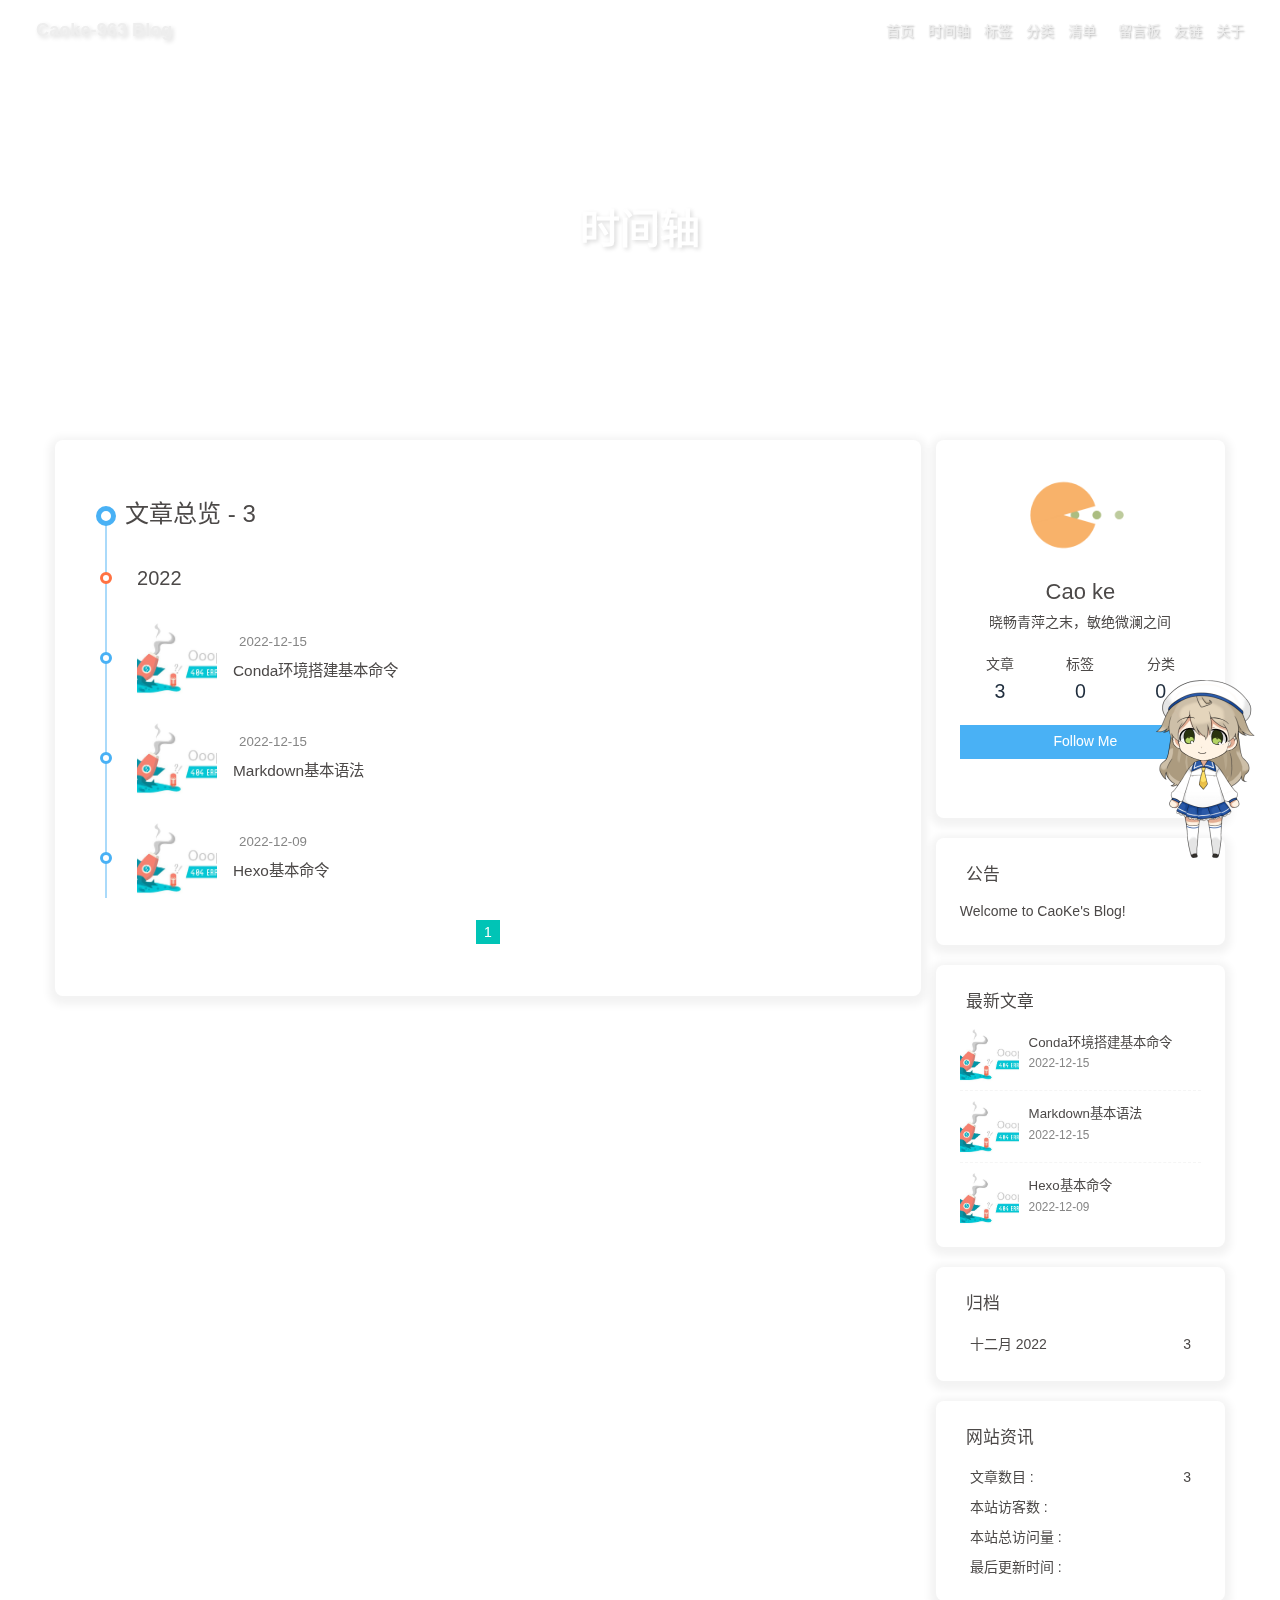
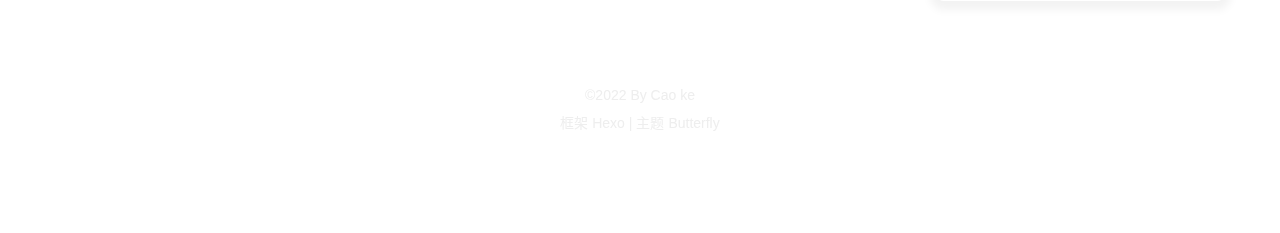
==== commit ba9b9ae4: "Site updated: 2022-12-15 19:05:39" ====
--- a/archives/index.html
+++ b/archives/index.html
@@ -50,7 +50,7 @@
   isHome: false,
   isHighlightShrink: ture,
   isToc: false,
-  postUpdate: '2022-12-15 19:04:37'
+  postUpdate: '2022-12-15 19:05:37'
 }</script><noscript><style type="text/css">
   #nav {
     opacity: 1
@@ -139,7 +139,7 @@
       }
     }
     detectApple()
-    })(window)</script><link rel="stylesheet" href="/css/custom.css" media="defer" onload="this.media='all'"><!-- hexo injector head_end start --><link rel="stylesheet" href="https://unpkg.zhimg.com/hexo-butterfly-footer-beautify@1.0.0/lib/runtime.min.css" media="print" onload="this.media='all'"><!-- hexo injector head_end end --><meta name="generator" content="Hexo 6.3.0"></head><body><div id="web_bg"></div><div id="sidebar"><div id="menu-mask"></div><div id="sidebar-menus"><div class="avatar-img is-center"><img src="https://picbed.caoke-963.xyz/head/p1.png" onerror="onerror=null;src='/img/friend_404.gif'" alt="avatar"/></div><div class="sidebar-site-data site-data is-center"><a href="/archives/"><div class="headline">文章</div><div class="length-num">3</div></a><a href="/tags/"><div class="headline">标签</div><div class="length-num">0</div></a><a href="/categories/"><div class="headline">分类</div><div class="length-num">0</div></a></div><hr/><div class="menus_items"><div class="menus_item"><a class="site-page" href="/"><i class="fa-fw fas fa-home"></i><span> 首页</span></a></div><div class="menus_item"><a class="site-page" href="/archives/"><i class="fa-fw fas fa-archive"></i><span> 时间轴</span></a></div><div class="menus_item"><a class="site-page" href="/tags/"><i class="fa-fw fas fa-tags"></i><span> 标签</span></a></div><div class="menus_item"><a class="site-page" href="/categories/"><i class="fa-fw fas fa-folder-open"></i><span> 分类</span></a></div><div class="menus_item"><a class="site-page group" href="javascript:void(0);"><i class="fa-fw fa fa-heartbeat"></i><span> 清单</span><i class="fas fa-chevron-down"></i></a><ul class="menus_item_child"><li><a class="site-page child" href="/music/"><i class="fa-fw fas fa-music"></i><span> 音乐</span></a></li><li><a class="site-page child" href="/Gallery/"><i class="fa-fw fas fa-images"></i><span> 照片</span></a></li><li><a class="site-page child" href="/movies/"><i class="fa-fw fas fa-video"></i><span> 电影</span></a></li></ul></div><div class="menus_item"><a class="site-page" href="/comments/"><i class="fa-fw fas fa-envelop-open"></i><span> 留言板</span></a></div><div class="menus_item"><a class="site-page" href="/link/"><i class="fa-fw fas fa-link"></i><span> 友链</span></a></div><div class="menus_item"><a class="site-page" href="/about/"><i class="fa-fw fas fa-heart"></i><span> 关于</span></a></div></div></div></div><div class="page" id="body-wrap"><header class="not-home-page" id="page-header" style="background-image: url('https://picbed.caoke-963.xyz/background/p2.png')"><nav id="nav"><span id="blog_name"><a id="site-name" href="/">Caoke-963 Blog</a></span><div id="menus"><div class="menus_items"><div class="menus_item"><a class="site-page" href="/"><i class="fa-fw fas fa-home"></i><span> 首页</span></a></div><div class="menus_item"><a class="site-page" href="/archives/"><i class="fa-fw fas fa-archive"></i><span> 时间轴</span></a></div><div class="menus_item"><a class="site-page" href="/tags/"><i class="fa-fw fas fa-tags"></i><span> 标签</span></a></div><div class="menus_item"><a class="site-page" href="/categories/"><i class="fa-fw fas fa-folder-open"></i><span> 分类</span></a></div><div class="menus_item"><a class="site-page group" href="javascript:void(0);"><i class="fa-fw fa fa-heartbeat"></i><span> 清单</span><i class="fas fa-chevron-down"></i></a><ul class="menus_item_child"><li><a class="site-page child" href="/music/"><i class="fa-fw fas fa-music"></i><span> 音乐</span></a></li><li><a class="site-page child" href="/Gallery/"><i class="fa-fw fas fa-images"></i><span> 照片</span></a></li><li><a class="site-page child" href="/movies/"><i class="fa-fw fas fa-video"></i><span> 电影</span></a></li></ul></div><div class="menus_item"><a class="site-page" href="/comments/"><i class="fa-fw fas fa-envelop-open"></i><span> 留言板</span></a></div><div class="menus_item"><a class="site-page" href="/link/"><i class="fa-fw fas fa-link"></i><span> 友链</span></a></div><div class="menus_item"><a class="site-page" href="/about/"><i class="fa-fw fas fa-heart"></i><span> 关于</span></a></div></div><div id="toggle-menu"><a class="site-page"><i class="fas fa-bars fa-fw"></i></a></div></div></nav><div id="page-site-info"><h1 id="site-title">时间轴</h1></div></header><main class="layout" id="content-inner"><div id="archive"><div class="article-sort-title">文章总览 - 3</div><div class="article-sort"><div class="article-sort-item year">2022</div><div class="article-sort-item"><a class="article-sort-item-img" href="/2022/12/15/2022-12-15-conda%E5%9F%BA%E7%A1%80%E5%91%BD%E4%BB%A4/" title="Conda环境搭建基本命令"><img src="https://picbed.caoke-963.xyz/background/p2.png" alt="Conda环境搭建基本命令" onerror="this.onerror=null;this.src='/img/404.jpg'"></a><div class="article-sort-item-info"><div class="article-sort-item-time"><i class="far fa-calendar-alt"></i><time class="post-meta-date-created" datetime="2022-12-15T09:00:00.000Z" title="发表于 2022-12-15 17:00:00">2022-12-15</time></div><a class="article-sort-item-title" href="/2022/12/15/2022-12-15-conda%E5%9F%BA%E7%A1%80%E5%91%BD%E4%BB%A4/" title="Conda环境搭建基本命令">Conda环境搭建基本命令</a></div></div><div class="article-sort-item"><a class="article-sort-item-img" href="/2022/12/15/2022-12-15-markdown%E5%9F%BA%E6%9C%AC%E8%AF%AD%E6%B3%95/" title="Markdown基本语法"><img src="https://picbed.caoke-963.xyz/background/p2.png" alt="Markdown基本语法" onerror="this.onerror=null;this.src='/img/404.jpg'"></a><div class="article-sort-item-info"><div class="article-sort-item-time"><i class="far fa-calendar-alt"></i><time class="post-meta-date-created" datetime="2022-12-15T09:00:00.000Z" title="发表于 2022-12-15 17:00:00">2022-12-15</time></div><a class="article-sort-item-title" href="/2022/12/15/2022-12-15-markdown%E5%9F%BA%E6%9C%AC%E8%AF%AD%E6%B3%95/" title="Markdown基本语法">Markdown基本语法</a></div></div><div class="article-sort-item"><a class="article-sort-item-img" href="/2022/12/09/2022-12-9-%E7%AC%AC%E4%B8%80%E7%AF%87%E6%96%87%E7%AB%A0/" title="Hexo基本命令"><img src="https://picbed.caoke-963.xyz/background/p2.png" alt="Hexo基本命令" onerror="this.onerror=null;this.src='/img/404.jpg'"></a><div class="article-sort-item-info"><div class="article-sort-item-time"><i class="far fa-calendar-alt"></i><time class="post-meta-date-created" datetime="2022-12-09T07:00:00.000Z" title="发表于 2022-12-09 15:00:00">2022-12-09</time></div><a class="article-sort-item-title" href="/2022/12/09/2022-12-9-%E7%AC%AC%E4%B8%80%E7%AF%87%E6%96%87%E7%AB%A0/" title="Hexo基本命令">Hexo基本命令</a></div></div></div><nav id="pagination"><div class="pagination"><span class="page-number current">1</span></div></nav></div><div class="aside-content" id="aside-content"><div class="card-widget card-info"><div class="is-center"><div class="avatar-img"><img src="https://picbed.caoke-963.xyz/head/p1.png" onerror="this.onerror=null;this.src='/img/friend_404.gif'" alt="avatar"/></div><div class="author-info__name">Cao ke</div><div class="author-info__description">晓畅青萍之末，敏绝微澜之间</div></div><div class="card-info-data site-data is-center"><a href="/archives/"><div class="headline">文章</div><div class="length-num">3</div></a><a href="/tags/"><div class="headline">标签</div><div class="length-num">0</div></a><a href="/categories/"><div class="headline">分类</div><div class="length-num">0</div></a></div><a id="card-info-btn" target="_blank" rel="noopener" href="https://github.com/xxxxxx"><i class="fab fa-github"></i><span>Follow Me</span></a><div class="card-info-social-icons is-center"><a class="social-icon" href="https://github.com/caoke-963" target="_blank" title="Github"><i class="fab fa-github"></i></a><a class="social-icon" href="mailto:caoke855@gmail.com" target="_blank" title="Email"><i class="fas fa-envelope"></i></a></div></div><div class="card-widget card-announcement"><div class="item-headline"><i class="fas fa-bullhorn fa-shake"></i><span>公告</span></div><div class="announcement_content">Welcome to CaoKe's Blog!</div></div><div class="sticky_layout"><div class="card-widget card-recent-post"><div class="item-headline"><i class="fas fa-history"></i><span>最新文章</span></div><div class="aside-list"><div class="aside-list-item"><a class="thumbnail" href="/2022/12/15/2022-12-15-conda%E5%9F%BA%E7%A1%80%E5%91%BD%E4%BB%A4/" title="Conda环境搭建基本命令"><img src="https://picbed.caoke-963.xyz/background/p2.png" onerror="this.onerror=null;this.src='/img/404.jpg'" alt="Conda环境搭建基本命令"/></a><div class="content"><a class="title" href="/2022/12/15/2022-12-15-conda%E5%9F%BA%E7%A1%80%E5%91%BD%E4%BB%A4/" title="Conda环境搭建基本命令">Conda环境搭建基本命令</a><time datetime="2022-12-15T09:00:00.000Z" title="发表于 2022-12-15 17:00:00">2022-12-15</time></div></div><div class="aside-list-item"><a class="thumbnail" href="/2022/12/15/2022-12-15-markdown%E5%9F%BA%E6%9C%AC%E8%AF%AD%E6%B3%95/" title="Markdown基本语法"><img src="https://picbed.caoke-963.xyz/background/p2.png" onerror="this.onerror=null;this.src='/img/404.jpg'" alt="Markdown基本语法"/></a><div class="content"><a class="title" href="/2022/12/15/2022-12-15-markdown%E5%9F%BA%E6%9C%AC%E8%AF%AD%E6%B3%95/" title="Markdown基本语法">Markdown基本语法</a><time datetime="2022-12-15T09:00:00.000Z" title="发表于 2022-12-15 17:00:00">2022-12-15</time></div></div><div class="aside-list-item"><a class="thumbnail" href="/2022/12/09/2022-12-9-%E7%AC%AC%E4%B8%80%E7%AF%87%E6%96%87%E7%AB%A0/" title="Hexo基本命令"><img src="https://picbed.caoke-963.xyz/background/p2.png" onerror="this.onerror=null;this.src='/img/404.jpg'" alt="Hexo基本命令"/></a><div class="content"><a class="title" href="/2022/12/09/2022-12-9-%E7%AC%AC%E4%B8%80%E7%AF%87%E6%96%87%E7%AB%A0/" title="Hexo基本命令">Hexo基本命令</a><time datetime="2022-12-09T07:00:00.000Z" title="发表于 2022-12-09 15:00:00">2022-12-09</time></div></div></div></div><div class="card-widget card-archives"><div class="item-headline"><i class="fas fa-archive"></i><span>归档</span></div><ul class="card-archive-list"><li class="card-archive-list-item"><a class="card-archive-list-link" href="/archives/2022/12/"><span class="card-archive-list-date">十二月 2022</span><span class="card-archive-list-count">3</span></a></li></ul></div><div class="card-widget card-webinfo"><div class="item-headline"><i class="fas fa-chart-line"></i><span>网站资讯</span></div><div class="webinfo"><div class="webinfo-item"><div class="item-name">文章数目 :</div><div class="item-count">3</div></div><div class="webinfo-item"><div class="item-name">本站访客数 :</div><div class="item-count" id="busuanzi_value_site_uv"><i class="fa-solid fa-spinner fa-spin"></i></div></div><div class="webinfo-item"><div class="item-name">本站总访问量 :</div><div class="item-count" id="busuanzi_value_site_pv"><i class="fa-solid fa-spinner fa-spin"></i></div></div><div class="webinfo-item"><div class="item-name">最后更新时间 :</div><div class="item-count" id="last-push-date" data-lastPushDate="2022-12-15T11:04:37.592Z"><i class="fa-solid fa-spinner fa-spin"></i></div></div></div></div></div></div></main><footer id="footer"><div id="footer-wrap"><div class="copyright">&copy;2022 By Cao ke</div><div class="framework-info"><span>框架 </span><a target="_blank" rel="noopener" href="https://hexo.io">Hexo</a><span class="footer-separator">|</span><span>主题 </span><a target="_blank" rel="noopener" href="https://github.com/jerryc127/hexo-theme-butterfly">Butterfly</a></div></div></footer></div><div id="rightside"><div id="rightside-config-hide"><button id="darkmode" type="button" title="浅色和深色模式转换"><i class="fas fa-adjust"></i></button><button id="hide-aside-btn" type="button" title="单栏和双栏切换"><i class="fas fa-arrows-alt-h"></i></button></div><div id="rightside-config-show"><button id="rightside_config" type="button" title="设置"><i class="fas fa-cog fa-spin"></i></button><button id="go-up" type="button" title="回到顶部"><i class="fas fa-arrow-up"></i></button></div></div><div><script src="/js/utils.js"></script><script src="/js/main.js"></script><script src="https://cdn.jsdelivr.net/npm/@fancyapps/ui/dist/fancybox.umd.min.js"></script><div class="js-pjax"></div><script async data-pjax src="//busuanzi.ibruce.info/busuanzi/2.3/busuanzi.pure.mini.js"></script></div><!-- hexo injector body_end start --><script data-pjax>
+    })(window)</script><link rel="stylesheet" href="/css/custom.css" media="defer" onload="this.media='all'"><!-- hexo injector head_end start --><link rel="stylesheet" href="https://unpkg.zhimg.com/hexo-butterfly-footer-beautify@1.0.0/lib/runtime.min.css" media="print" onload="this.media='all'"><!-- hexo injector head_end end --><meta name="generator" content="Hexo 6.3.0"></head><body><div id="web_bg"></div><div id="sidebar"><div id="menu-mask"></div><div id="sidebar-menus"><div class="avatar-img is-center"><img src="https://picbed.caoke-963.xyz/head/p1.png" onerror="onerror=null;src='/img/friend_404.gif'" alt="avatar"/></div><div class="sidebar-site-data site-data is-center"><a href="/archives/"><div class="headline">文章</div><div class="length-num">3</div></a><a href="/tags/"><div class="headline">标签</div><div class="length-num">0</div></a><a href="/categories/"><div class="headline">分类</div><div class="length-num">0</div></a></div><hr/><div class="menus_items"><div class="menus_item"><a class="site-page" href="/"><i class="fa-fw fas fa-home"></i><span> 首页</span></a></div><div class="menus_item"><a class="site-page" href="/archives/"><i class="fa-fw fas fa-archive"></i><span> 时间轴</span></a></div><div class="menus_item"><a class="site-page" href="/tags/"><i class="fa-fw fas fa-tags"></i><span> 标签</span></a></div><div class="menus_item"><a class="site-page" href="/categories/"><i class="fa-fw fas fa-folder-open"></i><span> 分类</span></a></div><div class="menus_item"><a class="site-page group" href="javascript:void(0);"><i class="fa-fw fa fa-heartbeat"></i><span> 清单</span><i class="fas fa-chevron-down"></i></a><ul class="menus_item_child"><li><a class="site-page child" href="/music/"><i class="fa-fw fas fa-music"></i><span> 音乐</span></a></li><li><a class="site-page child" href="/Gallery/"><i class="fa-fw fas fa-images"></i><span> 照片</span></a></li><li><a class="site-page child" href="/movies/"><i class="fa-fw fas fa-video"></i><span> 电影</span></a></li></ul></div><div class="menus_item"><a class="site-page" href="/comments/"><i class="fa-fw fas fa-envelop-open"></i><span> 留言板</span></a></div><div class="menus_item"><a class="site-page" href="/link/"><i class="fa-fw fas fa-link"></i><span> 友链</span></a></div><div class="menus_item"><a class="site-page" href="/about/"><i class="fa-fw fas fa-heart"></i><span> 关于</span></a></div></div></div></div><div class="page" id="body-wrap"><header class="not-home-page" id="page-header" style="background-image: url('https://picbed.caoke-963.xyz/background/p2.png')"><nav id="nav"><span id="blog_name"><a id="site-name" href="/">Caoke-963 Blog</a></span><div id="menus"><div class="menus_items"><div class="menus_item"><a class="site-page" href="/"><i class="fa-fw fas fa-home"></i><span> 首页</span></a></div><div class="menus_item"><a class="site-page" href="/archives/"><i class="fa-fw fas fa-archive"></i><span> 时间轴</span></a></div><div class="menus_item"><a class="site-page" href="/tags/"><i class="fa-fw fas fa-tags"></i><span> 标签</span></a></div><div class="menus_item"><a class="site-page" href="/categories/"><i class="fa-fw fas fa-folder-open"></i><span> 分类</span></a></div><div class="menus_item"><a class="site-page group" href="javascript:void(0);"><i class="fa-fw fa fa-heartbeat"></i><span> 清单</span><i class="fas fa-chevron-down"></i></a><ul class="menus_item_child"><li><a class="site-page child" href="/music/"><i class="fa-fw fas fa-music"></i><span> 音乐</span></a></li><li><a class="site-page child" href="/Gallery/"><i class="fa-fw fas fa-images"></i><span> 照片</span></a></li><li><a class="site-page child" href="/movies/"><i class="fa-fw fas fa-video"></i><span> 电影</span></a></li></ul></div><div class="menus_item"><a class="site-page" href="/comments/"><i class="fa-fw fas fa-envelop-open"></i><span> 留言板</span></a></div><div class="menus_item"><a class="site-page" href="/link/"><i class="fa-fw fas fa-link"></i><span> 友链</span></a></div><div class="menus_item"><a class="site-page" href="/about/"><i class="fa-fw fas fa-heart"></i><span> 关于</span></a></div></div><div id="toggle-menu"><a class="site-page"><i class="fas fa-bars fa-fw"></i></a></div></div></nav><div id="page-site-info"><h1 id="site-title">时间轴</h1></div></header><main class="layout" id="content-inner"><div id="archive"><div class="article-sort-title">文章总览 - 3</div><div class="article-sort"><div class="article-sort-item year">2022</div><div class="article-sort-item"><a class="article-sort-item-img" href="/2022/12/15/2022-12-15-conda%E5%9F%BA%E7%A1%80%E5%91%BD%E4%BB%A4/" title="Conda环境搭建基本命令"><img src="https://picbed.caoke-963.xyz/background/p2.png" alt="Conda环境搭建基本命令" onerror="this.onerror=null;this.src='/img/404.jpg'"></a><div class="article-sort-item-info"><div class="article-sort-item-time"><i class="far fa-calendar-alt"></i><time class="post-meta-date-created" datetime="2022-12-15T09:00:00.000Z" title="发表于 2022-12-15 17:00:00">2022-12-15</time></div><a class="article-sort-item-title" href="/2022/12/15/2022-12-15-conda%E5%9F%BA%E7%A1%80%E5%91%BD%E4%BB%A4/" title="Conda环境搭建基本命令">Conda环境搭建基本命令</a></div></div><div class="article-sort-item"><a class="article-sort-item-img" href="/2022/12/15/2022-12-15-markdown%E5%9F%BA%E6%9C%AC%E8%AF%AD%E6%B3%95/" title="Markdown基本语法"><img src="https://picbed.caoke-963.xyz/background/p2.png" alt="Markdown基本语法" onerror="this.onerror=null;this.src='/img/404.jpg'"></a><div class="article-sort-item-info"><div class="article-sort-item-time"><i class="far fa-calendar-alt"></i><time class="post-meta-date-created" datetime="2022-12-15T09:00:00.000Z" title="发表于 2022-12-15 17:00:00">2022-12-15</time></div><a class="article-sort-item-title" href="/2022/12/15/2022-12-15-markdown%E5%9F%BA%E6%9C%AC%E8%AF%AD%E6%B3%95/" title="Markdown基本语法">Markdown基本语法</a></div></div><div class="article-sort-item"><a class="article-sort-item-img" href="/2022/12/09/2022-12-9-%E7%AC%AC%E4%B8%80%E7%AF%87%E6%96%87%E7%AB%A0/" title="Hexo基本命令"><img src="https://picbed.caoke-963.xyz/background/p2.png" alt="Hexo基本命令" onerror="this.onerror=null;this.src='/img/404.jpg'"></a><div class="article-sort-item-info"><div class="article-sort-item-time"><i class="far fa-calendar-alt"></i><time class="post-meta-date-created" datetime="2022-12-09T07:00:00.000Z" title="发表于 2022-12-09 15:00:00">2022-12-09</time></div><a class="article-sort-item-title" href="/2022/12/09/2022-12-9-%E7%AC%AC%E4%B8%80%E7%AF%87%E6%96%87%E7%AB%A0/" title="Hexo基本命令">Hexo基本命令</a></div></div></div><nav id="pagination"><div class="pagination"><span class="page-number current">1</span></div></nav></div><div class="aside-content" id="aside-content"><div class="card-widget card-info"><div class="is-center"><div class="avatar-img"><img src="https://picbed.caoke-963.xyz/head/p1.png" onerror="this.onerror=null;this.src='/img/friend_404.gif'" alt="avatar"/></div><div class="author-info__name">Cao ke</div><div class="author-info__description">晓畅青萍之末，敏绝微澜之间</div></div><div class="card-info-data site-data is-center"><a href="/archives/"><div class="headline">文章</div><div class="length-num">3</div></a><a href="/tags/"><div class="headline">标签</div><div class="length-num">0</div></a><a href="/categories/"><div class="headline">分类</div><div class="length-num">0</div></a></div><a id="card-info-btn" target="_blank" rel="noopener" href="https://github.com/xxxxxx"><i class="fab fa-github"></i><span>Follow Me</span></a><div class="card-info-social-icons is-center"><a class="social-icon" href="https://github.com/caoke-963" target="_blank" title="Github"><i class="fab fa-github"></i></a><a class="social-icon" href="mailto:caoke855@gmail.com" target="_blank" title="Email"><i class="fas fa-envelope"></i></a></div></div><div class="card-widget card-announcement"><div class="item-headline"><i class="fas fa-bullhorn fa-shake"></i><span>公告</span></div><div class="announcement_content">Welcome to CaoKe's Blog!</div></div><div class="sticky_layout"><div class="card-widget card-recent-post"><div class="item-headline"><i class="fas fa-history"></i><span>最新文章</span></div><div class="aside-list"><div class="aside-list-item"><a class="thumbnail" href="/2022/12/15/2022-12-15-conda%E5%9F%BA%E7%A1%80%E5%91%BD%E4%BB%A4/" title="Conda环境搭建基本命令"><img src="https://picbed.caoke-963.xyz/background/p2.png" onerror="this.onerror=null;this.src='/img/404.jpg'" alt="Conda环境搭建基本命令"/></a><div class="content"><a class="title" href="/2022/12/15/2022-12-15-conda%E5%9F%BA%E7%A1%80%E5%91%BD%E4%BB%A4/" title="Conda环境搭建基本命令">Conda环境搭建基本命令</a><time datetime="2022-12-15T09:00:00.000Z" title="发表于 2022-12-15 17:00:00">2022-12-15</time></div></div><div class="aside-list-item"><a class="thumbnail" href="/2022/12/15/2022-12-15-markdown%E5%9F%BA%E6%9C%AC%E8%AF%AD%E6%B3%95/" title="Markdown基本语法"><img src="https://picbed.caoke-963.xyz/background/p2.png" onerror="this.onerror=null;this.src='/img/404.jpg'" alt="Markdown基本语法"/></a><div class="content"><a class="title" href="/2022/12/15/2022-12-15-markdown%E5%9F%BA%E6%9C%AC%E8%AF%AD%E6%B3%95/" title="Markdown基本语法">Markdown基本语法</a><time datetime="2022-12-15T09:00:00.000Z" title="发表于 2022-12-15 17:00:00">2022-12-15</time></div></div><div class="aside-list-item"><a class="thumbnail" href="/2022/12/09/2022-12-9-%E7%AC%AC%E4%B8%80%E7%AF%87%E6%96%87%E7%AB%A0/" title="Hexo基本命令"><img src="https://picbed.caoke-963.xyz/background/p2.png" onerror="this.onerror=null;this.src='/img/404.jpg'" alt="Hexo基本命令"/></a><div class="content"><a class="title" href="/2022/12/09/2022-12-9-%E7%AC%AC%E4%B8%80%E7%AF%87%E6%96%87%E7%AB%A0/" title="Hexo基本命令">Hexo基本命令</a><time datetime="2022-12-09T07:00:00.000Z" title="发表于 2022-12-09 15:00:00">2022-12-09</time></div></div></div></div><div class="card-widget card-archives"><div class="item-headline"><i class="fas fa-archive"></i><span>归档</span></div><ul class="card-archive-list"><li class="card-archive-list-item"><a class="card-archive-list-link" href="/archives/2022/12/"><span class="card-archive-list-date">十二月 2022</span><span class="card-archive-list-count">3</span></a></li></ul></div><div class="card-widget card-webinfo"><div class="item-headline"><i class="fas fa-chart-line"></i><span>网站资讯</span></div><div class="webinfo"><div class="webinfo-item"><div class="item-name">文章数目 :</div><div class="item-count">3</div></div><div class="webinfo-item"><div class="item-name">本站访客数 :</div><div class="item-count" id="busuanzi_value_site_uv"><i class="fa-solid fa-spinner fa-spin"></i></div></div><div class="webinfo-item"><div class="item-name">本站总访问量 :</div><div class="item-count" id="busuanzi_value_site_pv"><i class="fa-solid fa-spinner fa-spin"></i></div></div><div class="webinfo-item"><div class="item-name">最后更新时间 :</div><div class="item-count" id="last-push-date" data-lastPushDate="2022-12-15T11:05:37.960Z"><i class="fa-solid fa-spinner fa-spin"></i></div></div></div></div></div></div></main><footer id="footer"><div id="footer-wrap"><div class="copyright">&copy;2022 By Cao ke</div><div class="framework-info"><span>框架 </span><a target="_blank" rel="noopener" href="https://hexo.io">Hexo</a><span class="footer-separator">|</span><span>主题 </span><a target="_blank" rel="noopener" href="https://github.com/jerryc127/hexo-theme-butterfly">Butterfly</a></div></div></footer></div><div id="rightside"><div id="rightside-config-hide"><button id="darkmode" type="button" title="浅色和深色模式转换"><i class="fas fa-adjust"></i></button><button id="hide-aside-btn" type="button" title="单栏和双栏切换"><i class="fas fa-arrows-alt-h"></i></button></div><div id="rightside-config-show"><button id="rightside_config" type="button" title="设置"><i class="fas fa-cog fa-spin"></i></button><button id="go-up" type="button" title="回到顶部"><i class="fas fa-arrow-up"></i></button></div></div><div><script src="/js/utils.js"></script><script src="/js/main.js"></script><script src="https://cdn.jsdelivr.net/npm/@fancyapps/ui/dist/fancybox.umd.min.js"></script><div class="js-pjax"></div><script async data-pjax src="//busuanzi.ibruce.info/busuanzi/2.3/busuanzi.pure.mini.js"></script></div><!-- hexo injector body_end start --><script data-pjax>
   function butterfly_footer_beautify_injector_config(){
     var parent_div_git = document.getElementById('footer-wrap');
     var item_html = '<div id="workboard"></div><p id="ghbdages"><a class="github-badge" target="_blank" href="https://hexo.io/" style="margin-inline:5px" data-title="博客框架为Hexo_v6.2.0" title=""><img src="https://img.shields.io/badge/Frame-Hexo-blue?style=flat&amp;logo=hexo" alt=""/></a><a class="github-badge" target="_blank" href="https://butterfly.js.org/" style="margin-inline:5px" data-title="主题版本Butterfly_v4.5.1" title=""><img src="https://img.shields.io/badge/Theme-Butterfly-6513df?style=flat&amp;logo=bitdefender" alt=""/></a><a class="github-badge" target="_blank" href="https://vercel.com/" style="margin-inline:5px" data-title="本站采用多线部署，主线路托管于Vercel" title=""><img src="https://img.shields.io/badge/Hosted-Vercel-brightgreen?style=flat&amp;logo=Vercel" alt=""/></a><a class="github-badge" target="_blank" href="https://dashboard.4everland.org/" style="margin-inline:5px" data-title="本站采用多线部署，备用线路托管于4EVERLAND" title=""><img src="https://img.shields.io/badge/Hosted-4EVERLAND-22DDDD?style=flat&amp;logo=IPFS" alt=""/></a><a class="github-badge" target="_blank" href="https://github.com/" style="margin-inline:5px" data-title="本站项目由Github托管" title=""><img src="https://img.shields.io/badge/Source-Github-d021d6?style=flat&amp;logo=GitHub" alt=""/></a><a class="github-badge" target="_blank" href="http://creativecommons.org/licenses/by-nc-sa/4.0/" style="margin-inline:5px" data-title="本站采用知识共享署名-非商业性使用-相同方式共享4.0国际许可协议进行许可" title=""><img src="https://img.shields.io/badge/Copyright-BY--NC--SA%204.0-d42328?style=flat&amp;logo=Claris" alt=""/></a></p>';
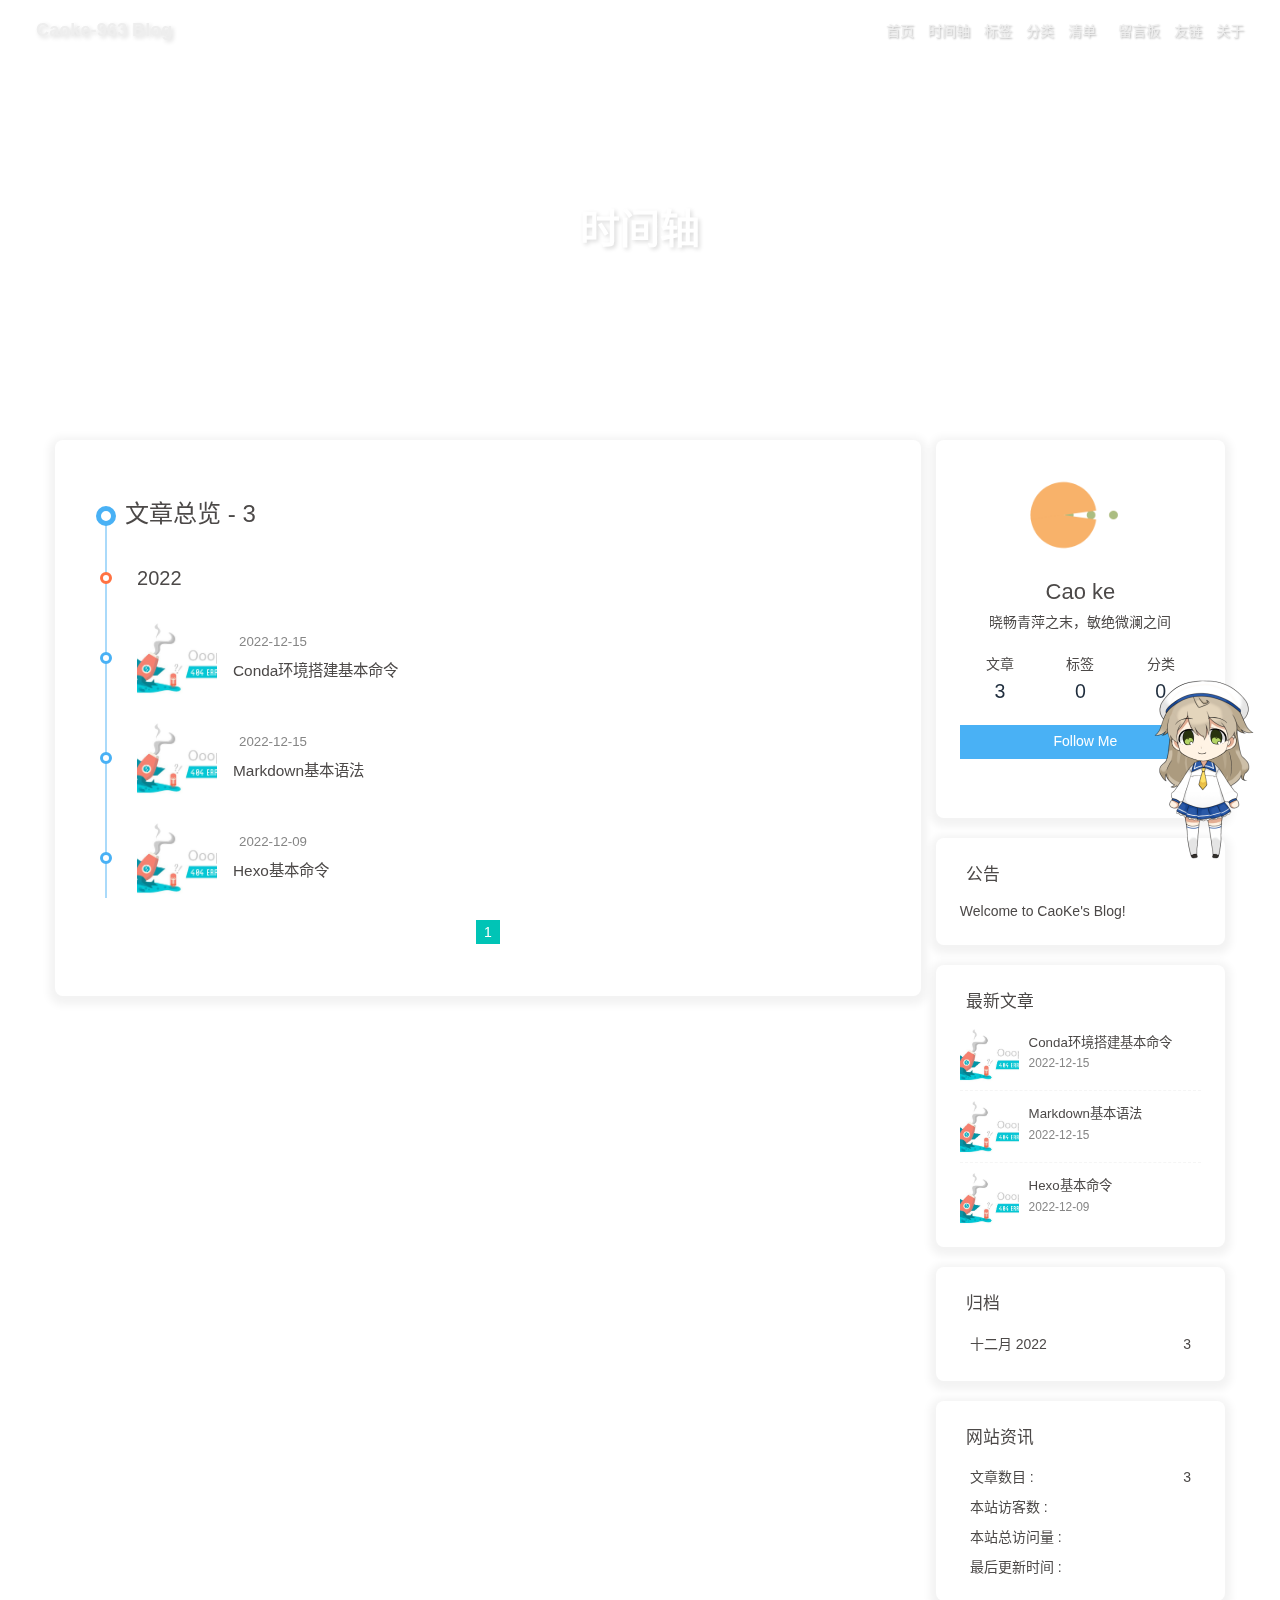
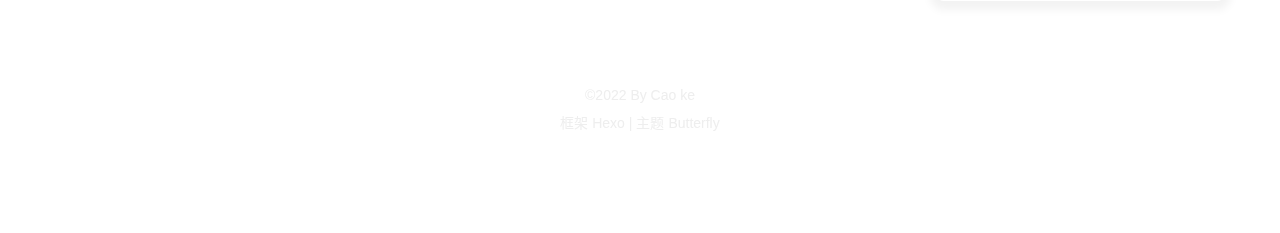
==== commit a573db6b: "Site updated: 2022-12-15 19:07:31" ====
--- a/archives/index.html
+++ b/archives/index.html
@@ -50,7 +50,7 @@
   isHome: false,
   isHighlightShrink: ture,
   isToc: false,
-  postUpdate: '2022-12-15 19:05:37'
+  postUpdate: '2022-12-15 19:07:25'
 }</script><noscript><style type="text/css">
   #nav {
     opacity: 1
@@ -139,7 +139,7 @@
       }
     }
     detectApple()
-    })(window)</script><link rel="stylesheet" href="/css/custom.css" media="defer" onload="this.media='all'"><!-- hexo injector head_end start --><link rel="stylesheet" href="https://unpkg.zhimg.com/hexo-butterfly-footer-beautify@1.0.0/lib/runtime.min.css" media="print" onload="this.media='all'"><!-- hexo injector head_end end --><meta name="generator" content="Hexo 6.3.0"></head><body><div id="web_bg"></div><div id="sidebar"><div id="menu-mask"></div><div id="sidebar-menus"><div class="avatar-img is-center"><img src="https://picbed.caoke-963.xyz/head/p1.png" onerror="onerror=null;src='/img/friend_404.gif'" alt="avatar"/></div><div class="sidebar-site-data site-data is-center"><a href="/archives/"><div class="headline">文章</div><div class="length-num">3</div></a><a href="/tags/"><div class="headline">标签</div><div class="length-num">0</div></a><a href="/categories/"><div class="headline">分类</div><div class="length-num">0</div></a></div><hr/><div class="menus_items"><div class="menus_item"><a class="site-page" href="/"><i class="fa-fw fas fa-home"></i><span> 首页</span></a></div><div class="menus_item"><a class="site-page" href="/archives/"><i class="fa-fw fas fa-archive"></i><span> 时间轴</span></a></div><div class="menus_item"><a class="site-page" href="/tags/"><i class="fa-fw fas fa-tags"></i><span> 标签</span></a></div><div class="menus_item"><a class="site-page" href="/categories/"><i class="fa-fw fas fa-folder-open"></i><span> 分类</span></a></div><div class="menus_item"><a class="site-page group" href="javascript:void(0);"><i class="fa-fw fa fa-heartbeat"></i><span> 清单</span><i class="fas fa-chevron-down"></i></a><ul class="menus_item_child"><li><a class="site-page child" href="/music/"><i class="fa-fw fas fa-music"></i><span> 音乐</span></a></li><li><a class="site-page child" href="/Gallery/"><i class="fa-fw fas fa-images"></i><span> 照片</span></a></li><li><a class="site-page child" href="/movies/"><i class="fa-fw fas fa-video"></i><span> 电影</span></a></li></ul></div><div class="menus_item"><a class="site-page" href="/comments/"><i class="fa-fw fas fa-envelop-open"></i><span> 留言板</span></a></div><div class="menus_item"><a class="site-page" href="/link/"><i class="fa-fw fas fa-link"></i><span> 友链</span></a></div><div class="menus_item"><a class="site-page" href="/about/"><i class="fa-fw fas fa-heart"></i><span> 关于</span></a></div></div></div></div><div class="page" id="body-wrap"><header class="not-home-page" id="page-header" style="background-image: url('https://picbed.caoke-963.xyz/background/p2.png')"><nav id="nav"><span id="blog_name"><a id="site-name" href="/">Caoke-963 Blog</a></span><div id="menus"><div class="menus_items"><div class="menus_item"><a class="site-page" href="/"><i class="fa-fw fas fa-home"></i><span> 首页</span></a></div><div class="menus_item"><a class="site-page" href="/archives/"><i class="fa-fw fas fa-archive"></i><span> 时间轴</span></a></div><div class="menus_item"><a class="site-page" href="/tags/"><i class="fa-fw fas fa-tags"></i><span> 标签</span></a></div><div class="menus_item"><a class="site-page" href="/categories/"><i class="fa-fw fas fa-folder-open"></i><span> 分类</span></a></div><div class="menus_item"><a class="site-page group" href="javascript:void(0);"><i class="fa-fw fa fa-heartbeat"></i><span> 清单</span><i class="fas fa-chevron-down"></i></a><ul class="menus_item_child"><li><a class="site-page child" href="/music/"><i class="fa-fw fas fa-music"></i><span> 音乐</span></a></li><li><a class="site-page child" href="/Gallery/"><i class="fa-fw fas fa-images"></i><span> 照片</span></a></li><li><a class="site-page child" href="/movies/"><i class="fa-fw fas fa-video"></i><span> 电影</span></a></li></ul></div><div class="menus_item"><a class="site-page" href="/comments/"><i class="fa-fw fas fa-envelop-open"></i><span> 留言板</span></a></div><div class="menus_item"><a class="site-page" href="/link/"><i class="fa-fw fas fa-link"></i><span> 友链</span></a></div><div class="menus_item"><a class="site-page" href="/about/"><i class="fa-fw fas fa-heart"></i><span> 关于</span></a></div></div><div id="toggle-menu"><a class="site-page"><i class="fas fa-bars fa-fw"></i></a></div></div></nav><div id="page-site-info"><h1 id="site-title">时间轴</h1></div></header><main class="layout" id="content-inner"><div id="archive"><div class="article-sort-title">文章总览 - 3</div><div class="article-sort"><div class="article-sort-item year">2022</div><div class="article-sort-item"><a class="article-sort-item-img" href="/2022/12/15/2022-12-15-conda%E5%9F%BA%E7%A1%80%E5%91%BD%E4%BB%A4/" title="Conda环境搭建基本命令"><img src="https://picbed.caoke-963.xyz/background/p2.png" alt="Conda环境搭建基本命令" onerror="this.onerror=null;this.src='/img/404.jpg'"></a><div class="article-sort-item-info"><div class="article-sort-item-time"><i class="far fa-calendar-alt"></i><time class="post-meta-date-created" datetime="2022-12-15T09:00:00.000Z" title="发表于 2022-12-15 17:00:00">2022-12-15</time></div><a class="article-sort-item-title" href="/2022/12/15/2022-12-15-conda%E5%9F%BA%E7%A1%80%E5%91%BD%E4%BB%A4/" title="Conda环境搭建基本命令">Conda环境搭建基本命令</a></div></div><div class="article-sort-item"><a class="article-sort-item-img" href="/2022/12/15/2022-12-15-markdown%E5%9F%BA%E6%9C%AC%E8%AF%AD%E6%B3%95/" title="Markdown基本语法"><img src="https://picbed.caoke-963.xyz/background/p2.png" alt="Markdown基本语法" onerror="this.onerror=null;this.src='/img/404.jpg'"></a><div class="article-sort-item-info"><div class="article-sort-item-time"><i class="far fa-calendar-alt"></i><time class="post-meta-date-created" datetime="2022-12-15T09:00:00.000Z" title="发表于 2022-12-15 17:00:00">2022-12-15</time></div><a class="article-sort-item-title" href="/2022/12/15/2022-12-15-markdown%E5%9F%BA%E6%9C%AC%E8%AF%AD%E6%B3%95/" title="Markdown基本语法">Markdown基本语法</a></div></div><div class="article-sort-item"><a class="article-sort-item-img" href="/2022/12/09/2022-12-9-%E7%AC%AC%E4%B8%80%E7%AF%87%E6%96%87%E7%AB%A0/" title="Hexo基本命令"><img src="https://picbed.caoke-963.xyz/background/p2.png" alt="Hexo基本命令" onerror="this.onerror=null;this.src='/img/404.jpg'"></a><div class="article-sort-item-info"><div class="article-sort-item-time"><i class="far fa-calendar-alt"></i><time class="post-meta-date-created" datetime="2022-12-09T07:00:00.000Z" title="发表于 2022-12-09 15:00:00">2022-12-09</time></div><a class="article-sort-item-title" href="/2022/12/09/2022-12-9-%E7%AC%AC%E4%B8%80%E7%AF%87%E6%96%87%E7%AB%A0/" title="Hexo基本命令">Hexo基本命令</a></div></div></div><nav id="pagination"><div class="pagination"><span class="page-number current">1</span></div></nav></div><div class="aside-content" id="aside-content"><div class="card-widget card-info"><div class="is-center"><div class="avatar-img"><img src="https://picbed.caoke-963.xyz/head/p1.png" onerror="this.onerror=null;this.src='/img/friend_404.gif'" alt="avatar"/></div><div class="author-info__name">Cao ke</div><div class="author-info__description">晓畅青萍之末，敏绝微澜之间</div></div><div class="card-info-data site-data is-center"><a href="/archives/"><div class="headline">文章</div><div class="length-num">3</div></a><a href="/tags/"><div class="headline">标签</div><div class="length-num">0</div></a><a href="/categories/"><div class="headline">分类</div><div class="length-num">0</div></a></div><a id="card-info-btn" target="_blank" rel="noopener" href="https://github.com/xxxxxx"><i class="fab fa-github"></i><span>Follow Me</span></a><div class="card-info-social-icons is-center"><a class="social-icon" href="https://github.com/caoke-963" target="_blank" title="Github"><i class="fab fa-github"></i></a><a class="social-icon" href="mailto:caoke855@gmail.com" target="_blank" title="Email"><i class="fas fa-envelope"></i></a></div></div><div class="card-widget card-announcement"><div class="item-headline"><i class="fas fa-bullhorn fa-shake"></i><span>公告</span></div><div class="announcement_content">Welcome to CaoKe's Blog!</div></div><div class="sticky_layout"><div class="card-widget card-recent-post"><div class="item-headline"><i class="fas fa-history"></i><span>最新文章</span></div><div class="aside-list"><div class="aside-list-item"><a class="thumbnail" href="/2022/12/15/2022-12-15-conda%E5%9F%BA%E7%A1%80%E5%91%BD%E4%BB%A4/" title="Conda环境搭建基本命令"><img src="https://picbed.caoke-963.xyz/background/p2.png" onerror="this.onerror=null;this.src='/img/404.jpg'" alt="Conda环境搭建基本命令"/></a><div class="content"><a class="title" href="/2022/12/15/2022-12-15-conda%E5%9F%BA%E7%A1%80%E5%91%BD%E4%BB%A4/" title="Conda环境搭建基本命令">Conda环境搭建基本命令</a><time datetime="2022-12-15T09:00:00.000Z" title="发表于 2022-12-15 17:00:00">2022-12-15</time></div></div><div class="aside-list-item"><a class="thumbnail" href="/2022/12/15/2022-12-15-markdown%E5%9F%BA%E6%9C%AC%E8%AF%AD%E6%B3%95/" title="Markdown基本语法"><img src="https://picbed.caoke-963.xyz/background/p2.png" onerror="this.onerror=null;this.src='/img/404.jpg'" alt="Markdown基本语法"/></a><div class="content"><a class="title" href="/2022/12/15/2022-12-15-markdown%E5%9F%BA%E6%9C%AC%E8%AF%AD%E6%B3%95/" title="Markdown基本语法">Markdown基本语法</a><time datetime="2022-12-15T09:00:00.000Z" title="发表于 2022-12-15 17:00:00">2022-12-15</time></div></div><div class="aside-list-item"><a class="thumbnail" href="/2022/12/09/2022-12-9-%E7%AC%AC%E4%B8%80%E7%AF%87%E6%96%87%E7%AB%A0/" title="Hexo基本命令"><img src="https://picbed.caoke-963.xyz/background/p2.png" onerror="this.onerror=null;this.src='/img/404.jpg'" alt="Hexo基本命令"/></a><div class="content"><a class="title" href="/2022/12/09/2022-12-9-%E7%AC%AC%E4%B8%80%E7%AF%87%E6%96%87%E7%AB%A0/" title="Hexo基本命令">Hexo基本命令</a><time datetime="2022-12-09T07:00:00.000Z" title="发表于 2022-12-09 15:00:00">2022-12-09</time></div></div></div></div><div class="card-widget card-archives"><div class="item-headline"><i class="fas fa-archive"></i><span>归档</span></div><ul class="card-archive-list"><li class="card-archive-list-item"><a class="card-archive-list-link" href="/archives/2022/12/"><span class="card-archive-list-date">十二月 2022</span><span class="card-archive-list-count">3</span></a></li></ul></div><div class="card-widget card-webinfo"><div class="item-headline"><i class="fas fa-chart-line"></i><span>网站资讯</span></div><div class="webinfo"><div class="webinfo-item"><div class="item-name">文章数目 :</div><div class="item-count">3</div></div><div class="webinfo-item"><div class="item-name">本站访客数 :</div><div class="item-count" id="busuanzi_value_site_uv"><i class="fa-solid fa-spinner fa-spin"></i></div></div><div class="webinfo-item"><div class="item-name">本站总访问量 :</div><div class="item-count" id="busuanzi_value_site_pv"><i class="fa-solid fa-spinner fa-spin"></i></div></div><div class="webinfo-item"><div class="item-name">最后更新时间 :</div><div class="item-count" id="last-push-date" data-lastPushDate="2022-12-15T11:05:37.960Z"><i class="fa-solid fa-spinner fa-spin"></i></div></div></div></div></div></div></main><footer id="footer"><div id="footer-wrap"><div class="copyright">&copy;2022 By Cao ke</div><div class="framework-info"><span>框架 </span><a target="_blank" rel="noopener" href="https://hexo.io">Hexo</a><span class="footer-separator">|</span><span>主题 </span><a target="_blank" rel="noopener" href="https://github.com/jerryc127/hexo-theme-butterfly">Butterfly</a></div></div></footer></div><div id="rightside"><div id="rightside-config-hide"><button id="darkmode" type="button" title="浅色和深色模式转换"><i class="fas fa-adjust"></i></button><button id="hide-aside-btn" type="button" title="单栏和双栏切换"><i class="fas fa-arrows-alt-h"></i></button></div><div id="rightside-config-show"><button id="rightside_config" type="button" title="设置"><i class="fas fa-cog fa-spin"></i></button><button id="go-up" type="button" title="回到顶部"><i class="fas fa-arrow-up"></i></button></div></div><div><script src="/js/utils.js"></script><script src="/js/main.js"></script><script src="https://cdn.jsdelivr.net/npm/@fancyapps/ui/dist/fancybox.umd.min.js"></script><div class="js-pjax"></div><script async data-pjax src="//busuanzi.ibruce.info/busuanzi/2.3/busuanzi.pure.mini.js"></script></div><!-- hexo injector body_end start --><script data-pjax>
+    })(window)</script><link rel="stylesheet" href="/css/custom.css" media="defer" onload="this.media='all'"><!-- hexo injector head_end start --><link rel="stylesheet" href="https://unpkg.zhimg.com/hexo-butterfly-footer-beautify@1.0.0/lib/runtime.min.css" media="print" onload="this.media='all'"><!-- hexo injector head_end end --><meta name="generator" content="Hexo 6.3.0"></head><body><div id="web_bg"></div><div id="sidebar"><div id="menu-mask"></div><div id="sidebar-menus"><div class="avatar-img is-center"><img src="https://picbed.caoke-963.xyz/head/p1.png" onerror="onerror=null;src='/img/friend_404.gif'" alt="avatar"/></div><div class="sidebar-site-data site-data is-center"><a href="/archives/"><div class="headline">文章</div><div class="length-num">3</div></a><a href="/tags/"><div class="headline">标签</div><div class="length-num">0</div></a><a href="/categories/"><div class="headline">分类</div><div class="length-num">0</div></a></div><hr/><div class="menus_items"><div class="menus_item"><a class="site-page" href="/"><i class="fa-fw fas fa-home"></i><span> 首页</span></a></div><div class="menus_item"><a class="site-page" href="/archives/"><i class="fa-fw fas fa-archive"></i><span> 时间轴</span></a></div><div class="menus_item"><a class="site-page" href="/tags/"><i class="fa-fw fas fa-tags"></i><span> 标签</span></a></div><div class="menus_item"><a class="site-page" href="/categories/"><i class="fa-fw fas fa-folder-open"></i><span> 分类</span></a></div><div class="menus_item"><a class="site-page group" href="javascript:void(0);"><i class="fa-fw fa fa-heartbeat"></i><span> 清单</span><i class="fas fa-chevron-down"></i></a><ul class="menus_item_child"><li><a class="site-page child" href="/music/"><i class="fa-fw fas fa-music"></i><span> 音乐</span></a></li><li><a class="site-page child" href="/Gallery/"><i class="fa-fw fas fa-images"></i><span> 照片</span></a></li><li><a class="site-page child" href="/movies/"><i class="fa-fw fas fa-video"></i><span> 电影</span></a></li></ul></div><div class="menus_item"><a class="site-page" href="/comments/"><i class="fa-fw fas fa-envelop-open"></i><span> 留言板</span></a></div><div class="menus_item"><a class="site-page" href="/link/"><i class="fa-fw fas fa-link"></i><span> 友链</span></a></div><div class="menus_item"><a class="site-page" href="/about/"><i class="fa-fw fas fa-heart"></i><span> 关于</span></a></div></div></div></div><div class="page" id="body-wrap"><header class="not-home-page" id="page-header" style="background-image: url('https://picbed.caoke-963.xyz/background/p2.png')"><nav id="nav"><span id="blog_name"><a id="site-name" href="/">Caoke-963 Blog</a></span><div id="menus"><div class="menus_items"><div class="menus_item"><a class="site-page" href="/"><i class="fa-fw fas fa-home"></i><span> 首页</span></a></div><div class="menus_item"><a class="site-page" href="/archives/"><i class="fa-fw fas fa-archive"></i><span> 时间轴</span></a></div><div class="menus_item"><a class="site-page" href="/tags/"><i class="fa-fw fas fa-tags"></i><span> 标签</span></a></div><div class="menus_item"><a class="site-page" href="/categories/"><i class="fa-fw fas fa-folder-open"></i><span> 分类</span></a></div><div class="menus_item"><a class="site-page group" href="javascript:void(0);"><i class="fa-fw fa fa-heartbeat"></i><span> 清单</span><i class="fas fa-chevron-down"></i></a><ul class="menus_item_child"><li><a class="site-page child" href="/music/"><i class="fa-fw fas fa-music"></i><span> 音乐</span></a></li><li><a class="site-page child" href="/Gallery/"><i class="fa-fw fas fa-images"></i><span> 照片</span></a></li><li><a class="site-page child" href="/movies/"><i class="fa-fw fas fa-video"></i><span> 电影</span></a></li></ul></div><div class="menus_item"><a class="site-page" href="/comments/"><i class="fa-fw fas fa-envelop-open"></i><span> 留言板</span></a></div><div class="menus_item"><a class="site-page" href="/link/"><i class="fa-fw fas fa-link"></i><span> 友链</span></a></div><div class="menus_item"><a class="site-page" href="/about/"><i class="fa-fw fas fa-heart"></i><span> 关于</span></a></div></div><div id="toggle-menu"><a class="site-page"><i class="fas fa-bars fa-fw"></i></a></div></div></nav><div id="page-site-info"><h1 id="site-title">时间轴</h1></div></header><main class="layout" id="content-inner"><div id="archive"><div class="article-sort-title">文章总览 - 3</div><div class="article-sort"><div class="article-sort-item year">2022</div><div class="article-sort-item"><a class="article-sort-item-img" href="/2022/12/15/2022-12-15-conda%E5%9F%BA%E7%A1%80%E5%91%BD%E4%BB%A4/" title="Conda环境搭建基本命令"><img src="https://picbed.caoke-963.xyz/background/p2.png" alt="Conda环境搭建基本命令" onerror="this.onerror=null;this.src='/img/404.jpg'"></a><div class="article-sort-item-info"><div class="article-sort-item-time"><i class="far fa-calendar-alt"></i><time class="post-meta-date-created" datetime="2022-12-15T09:00:00.000Z" title="发表于 2022-12-15 17:00:00">2022-12-15</time></div><a class="article-sort-item-title" href="/2022/12/15/2022-12-15-conda%E5%9F%BA%E7%A1%80%E5%91%BD%E4%BB%A4/" title="Conda环境搭建基本命令">Conda环境搭建基本命令</a></div></div><div class="article-sort-item"><a class="article-sort-item-img" href="/2022/12/15/2022-12-15-markdown%E5%9F%BA%E6%9C%AC%E8%AF%AD%E6%B3%95/" title="Markdown基本语法"><img src="https://picbed.caoke-963.xyz/background/p2.png" alt="Markdown基本语法" onerror="this.onerror=null;this.src='/img/404.jpg'"></a><div class="article-sort-item-info"><div class="article-sort-item-time"><i class="far fa-calendar-alt"></i><time class="post-meta-date-created" datetime="2022-12-15T09:00:00.000Z" title="发表于 2022-12-15 17:00:00">2022-12-15</time></div><a class="article-sort-item-title" href="/2022/12/15/2022-12-15-markdown%E5%9F%BA%E6%9C%AC%E8%AF%AD%E6%B3%95/" title="Markdown基本语法">Markdown基本语法</a></div></div><div class="article-sort-item"><a class="article-sort-item-img" href="/2022/12/09/2022-12-9-%E7%AC%AC%E4%B8%80%E7%AF%87%E6%96%87%E7%AB%A0/" title="Hexo基本命令"><img src="https://picbed.caoke-963.xyz/background/p2.png" alt="Hexo基本命令" onerror="this.onerror=null;this.src='/img/404.jpg'"></a><div class="article-sort-item-info"><div class="article-sort-item-time"><i class="far fa-calendar-alt"></i><time class="post-meta-date-created" datetime="2022-12-09T07:00:00.000Z" title="发表于 2022-12-09 15:00:00">2022-12-09</time></div><a class="article-sort-item-title" href="/2022/12/09/2022-12-9-%E7%AC%AC%E4%B8%80%E7%AF%87%E6%96%87%E7%AB%A0/" title="Hexo基本命令">Hexo基本命令</a></div></div></div><nav id="pagination"><div class="pagination"><span class="page-number current">1</span></div></nav></div><div class="aside-content" id="aside-content"><div class="card-widget card-info"><div class="is-center"><div class="avatar-img"><img src="https://picbed.caoke-963.xyz/head/p1.png" onerror="this.onerror=null;this.src='/img/friend_404.gif'" alt="avatar"/></div><div class="author-info__name">Cao ke</div><div class="author-info__description">晓畅青萍之末，敏绝微澜之间</div></div><div class="card-info-data site-data is-center"><a href="/archives/"><div class="headline">文章</div><div class="length-num">3</div></a><a href="/tags/"><div class="headline">标签</div><div class="length-num">0</div></a><a href="/categories/"><div class="headline">分类</div><div class="length-num">0</div></a></div><a id="card-info-btn" target="_blank" rel="noopener" href="https://github.com/xxxxxx"><i class="fab fa-github"></i><span>Follow Me</span></a><div class="card-info-social-icons is-center"><a class="social-icon" href="https://github.com/caoke-963" target="_blank" title="Github"><i class="fab fa-github"></i></a><a class="social-icon" href="mailto:caoke855@gmail.com" target="_blank" title="Email"><i class="fas fa-envelope"></i></a></div></div><div class="card-widget card-announcement"><div class="item-headline"><i class="fas fa-bullhorn fa-shake"></i><span>公告</span></div><div class="announcement_content">Welcome to CaoKe's Blog!</div></div><div class="sticky_layout"><div class="card-widget card-recent-post"><div class="item-headline"><i class="fas fa-history"></i><span>最新文章</span></div><div class="aside-list"><div class="aside-list-item"><a class="thumbnail" href="/2022/12/15/2022-12-15-conda%E5%9F%BA%E7%A1%80%E5%91%BD%E4%BB%A4/" title="Conda环境搭建基本命令"><img src="https://picbed.caoke-963.xyz/background/p2.png" onerror="this.onerror=null;this.src='/img/404.jpg'" alt="Conda环境搭建基本命令"/></a><div class="content"><a class="title" href="/2022/12/15/2022-12-15-conda%E5%9F%BA%E7%A1%80%E5%91%BD%E4%BB%A4/" title="Conda环境搭建基本命令">Conda环境搭建基本命令</a><time datetime="2022-12-15T09:00:00.000Z" title="发表于 2022-12-15 17:00:00">2022-12-15</time></div></div><div class="aside-list-item"><a class="thumbnail" href="/2022/12/15/2022-12-15-markdown%E5%9F%BA%E6%9C%AC%E8%AF%AD%E6%B3%95/" title="Markdown基本语法"><img src="https://picbed.caoke-963.xyz/background/p2.png" onerror="this.onerror=null;this.src='/img/404.jpg'" alt="Markdown基本语法"/></a><div class="content"><a class="title" href="/2022/12/15/2022-12-15-markdown%E5%9F%BA%E6%9C%AC%E8%AF%AD%E6%B3%95/" title="Markdown基本语法">Markdown基本语法</a><time datetime="2022-12-15T09:00:00.000Z" title="发表于 2022-12-15 17:00:00">2022-12-15</time></div></div><div class="aside-list-item"><a class="thumbnail" href="/2022/12/09/2022-12-9-%E7%AC%AC%E4%B8%80%E7%AF%87%E6%96%87%E7%AB%A0/" title="Hexo基本命令"><img src="https://picbed.caoke-963.xyz/background/p2.png" onerror="this.onerror=null;this.src='/img/404.jpg'" alt="Hexo基本命令"/></a><div class="content"><a class="title" href="/2022/12/09/2022-12-9-%E7%AC%AC%E4%B8%80%E7%AF%87%E6%96%87%E7%AB%A0/" title="Hexo基本命令">Hexo基本命令</a><time datetime="2022-12-09T07:00:00.000Z" title="发表于 2022-12-09 15:00:00">2022-12-09</time></div></div></div></div><div class="card-widget card-archives"><div class="item-headline"><i class="fas fa-archive"></i><span>归档</span></div><ul class="card-archive-list"><li class="card-archive-list-item"><a class="card-archive-list-link" href="/archives/2022/12/"><span class="card-archive-list-date">十二月 2022</span><span class="card-archive-list-count">3</span></a></li></ul></div><div class="card-widget card-webinfo"><div class="item-headline"><i class="fas fa-chart-line"></i><span>网站资讯</span></div><div class="webinfo"><div class="webinfo-item"><div class="item-name">文章数目 :</div><div class="item-count">3</div></div><div class="webinfo-item"><div class="item-name">本站访客数 :</div><div class="item-count" id="busuanzi_value_site_uv"><i class="fa-solid fa-spinner fa-spin"></i></div></div><div class="webinfo-item"><div class="item-name">本站总访问量 :</div><div class="item-count" id="busuanzi_value_site_pv"><i class="fa-solid fa-spinner fa-spin"></i></div></div><div class="webinfo-item"><div class="item-name">最后更新时间 :</div><div class="item-count" id="last-push-date" data-lastPushDate="2022-12-15T11:07:25.428Z"><i class="fa-solid fa-spinner fa-spin"></i></div></div></div></div></div></div></main><footer id="footer"><div id="footer-wrap"><div class="copyright">&copy;2022 By Cao ke</div><div class="framework-info"><span>框架 </span><a target="_blank" rel="noopener" href="https://hexo.io">Hexo</a><span class="footer-separator">|</span><span>主题 </span><a target="_blank" rel="noopener" href="https://github.com/jerryc127/hexo-theme-butterfly">Butterfly</a></div></div></footer></div><div id="rightside"><div id="rightside-config-hide"><button id="darkmode" type="button" title="浅色和深色模式转换"><i class="fas fa-adjust"></i></button><button id="hide-aside-btn" type="button" title="单栏和双栏切换"><i class="fas fa-arrows-alt-h"></i></button></div><div id="rightside-config-show"><button id="rightside_config" type="button" title="设置"><i class="fas fa-cog fa-spin"></i></button><button id="go-up" type="button" title="回到顶部"><i class="fas fa-arrow-up"></i></button></div></div><div><script src="/js/utils.js"></script><script src="/js/main.js"></script><script src="https://cdn.jsdelivr.net/npm/@fancyapps/ui/dist/fancybox.umd.min.js"></script><div class="js-pjax"></div><script async data-pjax src="//busuanzi.ibruce.info/busuanzi/2.3/busuanzi.pure.mini.js"></script></div><!-- hexo injector body_end start --><script data-pjax>
   function butterfly_footer_beautify_injector_config(){
     var parent_div_git = document.getElementById('footer-wrap');
     var item_html = '<div id="workboard"></div><p id="ghbdages"><a class="github-badge" target="_blank" href="https://hexo.io/" style="margin-inline:5px" data-title="博客框架为Hexo_v6.2.0" title=""><img src="https://img.shields.io/badge/Frame-Hexo-blue?style=flat&amp;logo=hexo" alt=""/></a><a class="github-badge" target="_blank" href="https://butterfly.js.org/" style="margin-inline:5px" data-title="主题版本Butterfly_v4.5.1" title=""><img src="https://img.shields.io/badge/Theme-Butterfly-6513df?style=flat&amp;logo=bitdefender" alt=""/></a><a class="github-badge" target="_blank" href="https://vercel.com/" style="margin-inline:5px" data-title="本站采用多线部署，主线路托管于Vercel" title=""><img src="https://img.shields.io/badge/Hosted-Vercel-brightgreen?style=flat&amp;logo=Vercel" alt=""/></a><a class="github-badge" target="_blank" href="https://dashboard.4everland.org/" style="margin-inline:5px" data-title="本站采用多线部署，备用线路托管于4EVERLAND" title=""><img src="https://img.shields.io/badge/Hosted-4EVERLAND-22DDDD?style=flat&amp;logo=IPFS" alt=""/></a><a class="github-badge" target="_blank" href="https://github.com/" style="margin-inline:5px" data-title="本站项目由Github托管" title=""><img src="https://img.shields.io/badge/Source-Github-d021d6?style=flat&amp;logo=GitHub" alt=""/></a><a class="github-badge" target="_blank" href="http://creativecommons.org/licenses/by-nc-sa/4.0/" style="margin-inline:5px" data-title="本站采用知识共享署名-非商业性使用-相同方式共享4.0国际许可协议进行许可" title=""><img src="https://img.shields.io/badge/Copyright-BY--NC--SA%204.0-d42328?style=flat&amp;logo=Claris" alt=""/></a></p>';
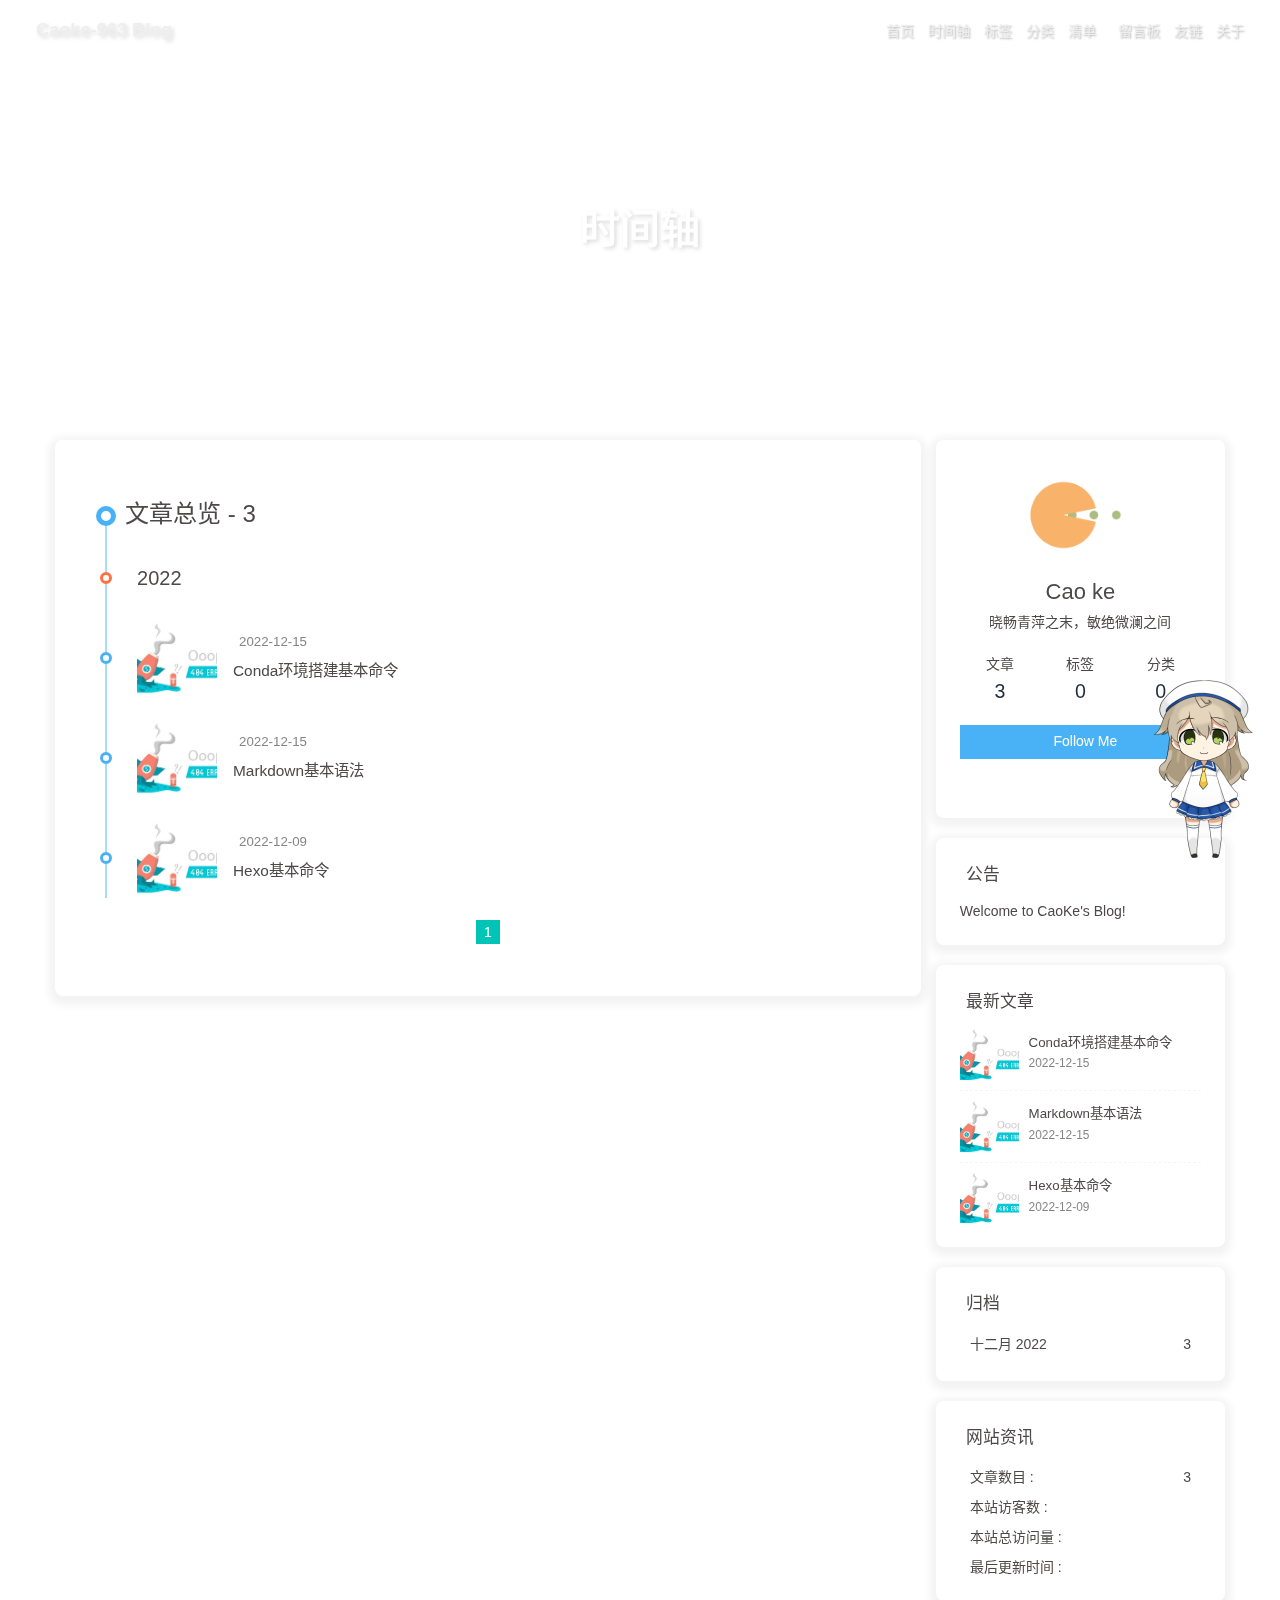
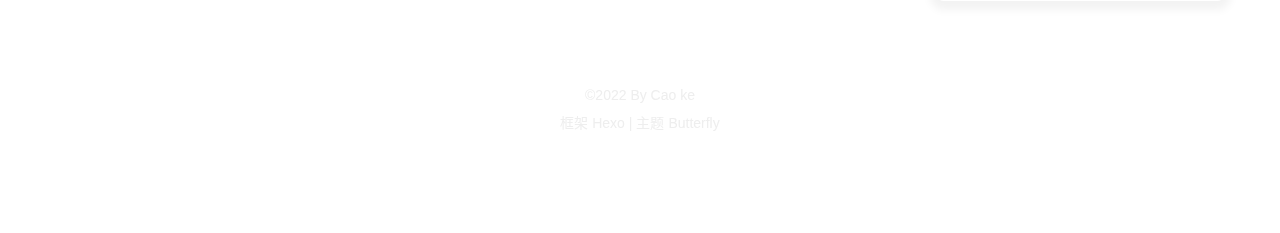
==== commit 32fb160d: "Site updated: 2022-12-15 19:59:13" ====
--- a/archives/index.html
+++ b/archives/index.html
@@ -50,7 +50,7 @@
   isHome: false,
   isHighlightShrink: ture,
   isToc: false,
-  postUpdate: '2022-12-15 19:07:25'
+  postUpdate: '2022-12-15 19:59:12'
 }</script><noscript><style type="text/css">
   #nav {
     opacity: 1
@@ -139,7 +139,7 @@
       }
     }
     detectApple()
-    })(window)</script><link rel="stylesheet" href="/css/custom.css" media="defer" onload="this.media='all'"><!-- hexo injector head_end start --><link rel="stylesheet" href="https://unpkg.zhimg.com/hexo-butterfly-footer-beautify@1.0.0/lib/runtime.min.css" media="print" onload="this.media='all'"><!-- hexo injector head_end end --><meta name="generator" content="Hexo 6.3.0"></head><body><div id="web_bg"></div><div id="sidebar"><div id="menu-mask"></div><div id="sidebar-menus"><div class="avatar-img is-center"><img src="https://picbed.caoke-963.xyz/head/p1.png" onerror="onerror=null;src='/img/friend_404.gif'" alt="avatar"/></div><div class="sidebar-site-data site-data is-center"><a href="/archives/"><div class="headline">文章</div><div class="length-num">3</div></a><a href="/tags/"><div class="headline">标签</div><div class="length-num">0</div></a><a href="/categories/"><div class="headline">分类</div><div class="length-num">0</div></a></div><hr/><div class="menus_items"><div class="menus_item"><a class="site-page" href="/"><i class="fa-fw fas fa-home"></i><span> 首页</span></a></div><div class="menus_item"><a class="site-page" href="/archives/"><i class="fa-fw fas fa-archive"></i><span> 时间轴</span></a></div><div class="menus_item"><a class="site-page" href="/tags/"><i class="fa-fw fas fa-tags"></i><span> 标签</span></a></div><div class="menus_item"><a class="site-page" href="/categories/"><i class="fa-fw fas fa-folder-open"></i><span> 分类</span></a></div><div class="menus_item"><a class="site-page group" href="javascript:void(0);"><i class="fa-fw fa fa-heartbeat"></i><span> 清单</span><i class="fas fa-chevron-down"></i></a><ul class="menus_item_child"><li><a class="site-page child" href="/music/"><i class="fa-fw fas fa-music"></i><span> 音乐</span></a></li><li><a class="site-page child" href="/Gallery/"><i class="fa-fw fas fa-images"></i><span> 照片</span></a></li><li><a class="site-page child" href="/movies/"><i class="fa-fw fas fa-video"></i><span> 电影</span></a></li></ul></div><div class="menus_item"><a class="site-page" href="/comments/"><i class="fa-fw fas fa-envelop-open"></i><span> 留言板</span></a></div><div class="menus_item"><a class="site-page" href="/link/"><i class="fa-fw fas fa-link"></i><span> 友链</span></a></div><div class="menus_item"><a class="site-page" href="/about/"><i class="fa-fw fas fa-heart"></i><span> 关于</span></a></div></div></div></div><div class="page" id="body-wrap"><header class="not-home-page" id="page-header" style="background-image: url('https://picbed.caoke-963.xyz/background/p2.png')"><nav id="nav"><span id="blog_name"><a id="site-name" href="/">Caoke-963 Blog</a></span><div id="menus"><div class="menus_items"><div class="menus_item"><a class="site-page" href="/"><i class="fa-fw fas fa-home"></i><span> 首页</span></a></div><div class="menus_item"><a class="site-page" href="/archives/"><i class="fa-fw fas fa-archive"></i><span> 时间轴</span></a></div><div class="menus_item"><a class="site-page" href="/tags/"><i class="fa-fw fas fa-tags"></i><span> 标签</span></a></div><div class="menus_item"><a class="site-page" href="/categories/"><i class="fa-fw fas fa-folder-open"></i><span> 分类</span></a></div><div class="menus_item"><a class="site-page group" href="javascript:void(0);"><i class="fa-fw fa fa-heartbeat"></i><span> 清单</span><i class="fas fa-chevron-down"></i></a><ul class="menus_item_child"><li><a class="site-page child" href="/music/"><i class="fa-fw fas fa-music"></i><span> 音乐</span></a></li><li><a class="site-page child" href="/Gallery/"><i class="fa-fw fas fa-images"></i><span> 照片</span></a></li><li><a class="site-page child" href="/movies/"><i class="fa-fw fas fa-video"></i><span> 电影</span></a></li></ul></div><div class="menus_item"><a class="site-page" href="/comments/"><i class="fa-fw fas fa-envelop-open"></i><span> 留言板</span></a></div><div class="menus_item"><a class="site-page" href="/link/"><i class="fa-fw fas fa-link"></i><span> 友链</span></a></div><div class="menus_item"><a class="site-page" href="/about/"><i class="fa-fw fas fa-heart"></i><span> 关于</span></a></div></div><div id="toggle-menu"><a class="site-page"><i class="fas fa-bars fa-fw"></i></a></div></div></nav><div id="page-site-info"><h1 id="site-title">时间轴</h1></div></header><main class="layout" id="content-inner"><div id="archive"><div class="article-sort-title">文章总览 - 3</div><div class="article-sort"><div class="article-sort-item year">2022</div><div class="article-sort-item"><a class="article-sort-item-img" href="/2022/12/15/2022-12-15-conda%E5%9F%BA%E7%A1%80%E5%91%BD%E4%BB%A4/" title="Conda环境搭建基本命令"><img src="https://picbed.caoke-963.xyz/background/p2.png" alt="Conda环境搭建基本命令" onerror="this.onerror=null;this.src='/img/404.jpg'"></a><div class="article-sort-item-info"><div class="article-sort-item-time"><i class="far fa-calendar-alt"></i><time class="post-meta-date-created" datetime="2022-12-15T09:00:00.000Z" title="发表于 2022-12-15 17:00:00">2022-12-15</time></div><a class="article-sort-item-title" href="/2022/12/15/2022-12-15-conda%E5%9F%BA%E7%A1%80%E5%91%BD%E4%BB%A4/" title="Conda环境搭建基本命令">Conda环境搭建基本命令</a></div></div><div class="article-sort-item"><a class="article-sort-item-img" href="/2022/12/15/2022-12-15-markdown%E5%9F%BA%E6%9C%AC%E8%AF%AD%E6%B3%95/" title="Markdown基本语法"><img src="https://picbed.caoke-963.xyz/background/p2.png" alt="Markdown基本语法" onerror="this.onerror=null;this.src='/img/404.jpg'"></a><div class="article-sort-item-info"><div class="article-sort-item-time"><i class="far fa-calendar-alt"></i><time class="post-meta-date-created" datetime="2022-12-15T09:00:00.000Z" title="发表于 2022-12-15 17:00:00">2022-12-15</time></div><a class="article-sort-item-title" href="/2022/12/15/2022-12-15-markdown%E5%9F%BA%E6%9C%AC%E8%AF%AD%E6%B3%95/" title="Markdown基本语法">Markdown基本语法</a></div></div><div class="article-sort-item"><a class="article-sort-item-img" href="/2022/12/09/2022-12-9-%E7%AC%AC%E4%B8%80%E7%AF%87%E6%96%87%E7%AB%A0/" title="Hexo基本命令"><img src="https://picbed.caoke-963.xyz/background/p2.png" alt="Hexo基本命令" onerror="this.onerror=null;this.src='/img/404.jpg'"></a><div class="article-sort-item-info"><div class="article-sort-item-time"><i class="far fa-calendar-alt"></i><time class="post-meta-date-created" datetime="2022-12-09T07:00:00.000Z" title="发表于 2022-12-09 15:00:00">2022-12-09</time></div><a class="article-sort-item-title" href="/2022/12/09/2022-12-9-%E7%AC%AC%E4%B8%80%E7%AF%87%E6%96%87%E7%AB%A0/" title="Hexo基本命令">Hexo基本命令</a></div></div></div><nav id="pagination"><div class="pagination"><span class="page-number current">1</span></div></nav></div><div class="aside-content" id="aside-content"><div class="card-widget card-info"><div class="is-center"><div class="avatar-img"><img src="https://picbed.caoke-963.xyz/head/p1.png" onerror="this.onerror=null;this.src='/img/friend_404.gif'" alt="avatar"/></div><div class="author-info__name">Cao ke</div><div class="author-info__description">晓畅青萍之末，敏绝微澜之间</div></div><div class="card-info-data site-data is-center"><a href="/archives/"><div class="headline">文章</div><div class="length-num">3</div></a><a href="/tags/"><div class="headline">标签</div><div class="length-num">0</div></a><a href="/categories/"><div class="headline">分类</div><div class="length-num">0</div></a></div><a id="card-info-btn" target="_blank" rel="noopener" href="https://github.com/xxxxxx"><i class="fab fa-github"></i><span>Follow Me</span></a><div class="card-info-social-icons is-center"><a class="social-icon" href="https://github.com/caoke-963" target="_blank" title="Github"><i class="fab fa-github"></i></a><a class="social-icon" href="mailto:caoke855@gmail.com" target="_blank" title="Email"><i class="fas fa-envelope"></i></a></div></div><div class="card-widget card-announcement"><div class="item-headline"><i class="fas fa-bullhorn fa-shake"></i><span>公告</span></div><div class="announcement_content">Welcome to CaoKe's Blog!</div></div><div class="sticky_layout"><div class="card-widget card-recent-post"><div class="item-headline"><i class="fas fa-history"></i><span>最新文章</span></div><div class="aside-list"><div class="aside-list-item"><a class="thumbnail" href="/2022/12/15/2022-12-15-conda%E5%9F%BA%E7%A1%80%E5%91%BD%E4%BB%A4/" title="Conda环境搭建基本命令"><img src="https://picbed.caoke-963.xyz/background/p2.png" onerror="this.onerror=null;this.src='/img/404.jpg'" alt="Conda环境搭建基本命令"/></a><div class="content"><a class="title" href="/2022/12/15/2022-12-15-conda%E5%9F%BA%E7%A1%80%E5%91%BD%E4%BB%A4/" title="Conda环境搭建基本命令">Conda环境搭建基本命令</a><time datetime="2022-12-15T09:00:00.000Z" title="发表于 2022-12-15 17:00:00">2022-12-15</time></div></div><div class="aside-list-item"><a class="thumbnail" href="/2022/12/15/2022-12-15-markdown%E5%9F%BA%E6%9C%AC%E8%AF%AD%E6%B3%95/" title="Markdown基本语法"><img src="https://picbed.caoke-963.xyz/background/p2.png" onerror="this.onerror=null;this.src='/img/404.jpg'" alt="Markdown基本语法"/></a><div class="content"><a class="title" href="/2022/12/15/2022-12-15-markdown%E5%9F%BA%E6%9C%AC%E8%AF%AD%E6%B3%95/" title="Markdown基本语法">Markdown基本语法</a><time datetime="2022-12-15T09:00:00.000Z" title="发表于 2022-12-15 17:00:00">2022-12-15</time></div></div><div class="aside-list-item"><a class="thumbnail" href="/2022/12/09/2022-12-9-%E7%AC%AC%E4%B8%80%E7%AF%87%E6%96%87%E7%AB%A0/" title="Hexo基本命令"><img src="https://picbed.caoke-963.xyz/background/p2.png" onerror="this.onerror=null;this.src='/img/404.jpg'" alt="Hexo基本命令"/></a><div class="content"><a class="title" href="/2022/12/09/2022-12-9-%E7%AC%AC%E4%B8%80%E7%AF%87%E6%96%87%E7%AB%A0/" title="Hexo基本命令">Hexo基本命令</a><time datetime="2022-12-09T07:00:00.000Z" title="发表于 2022-12-09 15:00:00">2022-12-09</time></div></div></div></div><div class="card-widget card-archives"><div class="item-headline"><i class="fas fa-archive"></i><span>归档</span></div><ul class="card-archive-list"><li class="card-archive-list-item"><a class="card-archive-list-link" href="/archives/2022/12/"><span class="card-archive-list-date">十二月 2022</span><span class="card-archive-list-count">3</span></a></li></ul></div><div class="card-widget card-webinfo"><div class="item-headline"><i class="fas fa-chart-line"></i><span>网站资讯</span></div><div class="webinfo"><div class="webinfo-item"><div class="item-name">文章数目 :</div><div class="item-count">3</div></div><div class="webinfo-item"><div class="item-name">本站访客数 :</div><div class="item-count" id="busuanzi_value_site_uv"><i class="fa-solid fa-spinner fa-spin"></i></div></div><div class="webinfo-item"><div class="item-name">本站总访问量 :</div><div class="item-count" id="busuanzi_value_site_pv"><i class="fa-solid fa-spinner fa-spin"></i></div></div><div class="webinfo-item"><div class="item-name">最后更新时间 :</div><div class="item-count" id="last-push-date" data-lastPushDate="2022-12-15T11:07:25.428Z"><i class="fa-solid fa-spinner fa-spin"></i></div></div></div></div></div></div></main><footer id="footer"><div id="footer-wrap"><div class="copyright">&copy;2022 By Cao ke</div><div class="framework-info"><span>框架 </span><a target="_blank" rel="noopener" href="https://hexo.io">Hexo</a><span class="footer-separator">|</span><span>主题 </span><a target="_blank" rel="noopener" href="https://github.com/jerryc127/hexo-theme-butterfly">Butterfly</a></div></div></footer></div><div id="rightside"><div id="rightside-config-hide"><button id="darkmode" type="button" title="浅色和深色模式转换"><i class="fas fa-adjust"></i></button><button id="hide-aside-btn" type="button" title="单栏和双栏切换"><i class="fas fa-arrows-alt-h"></i></button></div><div id="rightside-config-show"><button id="rightside_config" type="button" title="设置"><i class="fas fa-cog fa-spin"></i></button><button id="go-up" type="button" title="回到顶部"><i class="fas fa-arrow-up"></i></button></div></div><div><script src="/js/utils.js"></script><script src="/js/main.js"></script><script src="https://cdn.jsdelivr.net/npm/@fancyapps/ui/dist/fancybox.umd.min.js"></script><div class="js-pjax"></div><script async data-pjax src="//busuanzi.ibruce.info/busuanzi/2.3/busuanzi.pure.mini.js"></script></div><!-- hexo injector body_end start --><script data-pjax>
+    })(window)</script><link rel="stylesheet" href="/css/custom.css" media="defer" onload="this.media='all'"><!-- hexo injector head_end start --><link rel="stylesheet" href="https://unpkg.zhimg.com/hexo-butterfly-footer-beautify@1.0.0/lib/runtime.min.css" media="print" onload="this.media='all'"><!-- hexo injector head_end end --><meta name="generator" content="Hexo 6.3.0"></head><body><div id="web_bg"></div><div id="sidebar"><div id="menu-mask"></div><div id="sidebar-menus"><div class="avatar-img is-center"><img src="https://picbed.caoke-963.xyz/head/p1.png" onerror="onerror=null;src='/img/friend_404.gif'" alt="avatar"/></div><div class="sidebar-site-data site-data is-center"><a href="/archives/"><div class="headline">文章</div><div class="length-num">3</div></a><a href="/tags/"><div class="headline">标签</div><div class="length-num">0</div></a><a href="/categories/"><div class="headline">分类</div><div class="length-num">0</div></a></div><hr/><div class="menus_items"><div class="menus_item"><a class="site-page" href="/"><i class="fa-fw fas fa-home"></i><span> 首页</span></a></div><div class="menus_item"><a class="site-page" href="/archives/"><i class="fa-fw fas fa-archive"></i><span> 时间轴</span></a></div><div class="menus_item"><a class="site-page" href="/tags/"><i class="fa-fw fas fa-tags"></i><span> 标签</span></a></div><div class="menus_item"><a class="site-page" href="/categories/"><i class="fa-fw fas fa-folder-open"></i><span> 分类</span></a></div><div class="menus_item"><a class="site-page group" href="javascript:void(0);"><i class="fa-fw fa fa-heartbeat"></i><span> 清单</span><i class="fas fa-chevron-down"></i></a><ul class="menus_item_child"><li><a class="site-page child" href="/music/"><i class="fa-fw fas fa-music"></i><span> 音乐</span></a></li><li><a class="site-page child" href="/Gallery/"><i class="fa-fw fas fa-images"></i><span> 照片</span></a></li><li><a class="site-page child" href="/movies/"><i class="fa-fw fas fa-video"></i><span> 电影</span></a></li></ul></div><div class="menus_item"><a class="site-page" href="/comments/"><i class="fa-fw fas fa-envelop-open"></i><span> 留言板</span></a></div><div class="menus_item"><a class="site-page" href="/link/"><i class="fa-fw fas fa-link"></i><span> 友链</span></a></div><div class="menus_item"><a class="site-page" href="/about/"><i class="fa-fw fas fa-heart"></i><span> 关于</span></a></div></div></div></div><div class="page" id="body-wrap"><header class="not-home-page" id="page-header" style="background-image: url('https://picbed.caoke-963.xyz/background/p2.png')"><nav id="nav"><span id="blog_name"><a id="site-name" href="/">Caoke-963 Blog</a></span><div id="menus"><div class="menus_items"><div class="menus_item"><a class="site-page" href="/"><i class="fa-fw fas fa-home"></i><span> 首页</span></a></div><div class="menus_item"><a class="site-page" href="/archives/"><i class="fa-fw fas fa-archive"></i><span> 时间轴</span></a></div><div class="menus_item"><a class="site-page" href="/tags/"><i class="fa-fw fas fa-tags"></i><span> 标签</span></a></div><div class="menus_item"><a class="site-page" href="/categories/"><i class="fa-fw fas fa-folder-open"></i><span> 分类</span></a></div><div class="menus_item"><a class="site-page group" href="javascript:void(0);"><i class="fa-fw fa fa-heartbeat"></i><span> 清单</span><i class="fas fa-chevron-down"></i></a><ul class="menus_item_child"><li><a class="site-page child" href="/music/"><i class="fa-fw fas fa-music"></i><span> 音乐</span></a></li><li><a class="site-page child" href="/Gallery/"><i class="fa-fw fas fa-images"></i><span> 照片</span></a></li><li><a class="site-page child" href="/movies/"><i class="fa-fw fas fa-video"></i><span> 电影</span></a></li></ul></div><div class="menus_item"><a class="site-page" href="/comments/"><i class="fa-fw fas fa-envelop-open"></i><span> 留言板</span></a></div><div class="menus_item"><a class="site-page" href="/link/"><i class="fa-fw fas fa-link"></i><span> 友链</span></a></div><div class="menus_item"><a class="site-page" href="/about/"><i class="fa-fw fas fa-heart"></i><span> 关于</span></a></div></div><div id="toggle-menu"><a class="site-page"><i class="fas fa-bars fa-fw"></i></a></div></div></nav><div id="page-site-info"><h1 id="site-title">时间轴</h1></div></header><main class="layout" id="content-inner"><div id="archive"><div class="article-sort-title">文章总览 - 3</div><div class="article-sort"><div class="article-sort-item year">2022</div><div class="article-sort-item"><a class="article-sort-item-img" href="/2022/12/15/2022-12-15-conda%E5%9F%BA%E7%A1%80%E5%91%BD%E4%BB%A4/" title="Conda环境搭建基本命令"><img src="https://picbed.caoke-963.xyz/background/p2.png" alt="Conda环境搭建基本命令" onerror="this.onerror=null;this.src='/img/404.jpg'"></a><div class="article-sort-item-info"><div class="article-sort-item-time"><i class="far fa-calendar-alt"></i><time class="post-meta-date-created" datetime="2022-12-15T09:00:00.000Z" title="发表于 2022-12-15 17:00:00">2022-12-15</time></div><a class="article-sort-item-title" href="/2022/12/15/2022-12-15-conda%E5%9F%BA%E7%A1%80%E5%91%BD%E4%BB%A4/" title="Conda环境搭建基本命令">Conda环境搭建基本命令</a></div></div><div class="article-sort-item"><a class="article-sort-item-img" href="/2022/12/15/2022-12-15-markdown%E5%9F%BA%E6%9C%AC%E8%AF%AD%E6%B3%95/" title="Markdown基本语法"><img src="https://picbed.caoke-963.xyz/background/p2.png" alt="Markdown基本语法" onerror="this.onerror=null;this.src='/img/404.jpg'"></a><div class="article-sort-item-info"><div class="article-sort-item-time"><i class="far fa-calendar-alt"></i><time class="post-meta-date-created" datetime="2022-12-15T09:00:00.000Z" title="发表于 2022-12-15 17:00:00">2022-12-15</time></div><a class="article-sort-item-title" href="/2022/12/15/2022-12-15-markdown%E5%9F%BA%E6%9C%AC%E8%AF%AD%E6%B3%95/" title="Markdown基本语法">Markdown基本语法</a></div></div><div class="article-sort-item"><a class="article-sort-item-img" href="/2022/12/09/2022-12-9-%E7%AC%AC%E4%B8%80%E7%AF%87%E6%96%87%E7%AB%A0/" title="Hexo基本命令"><img src="https://picbed.caoke-963.xyz/background/p2.png" alt="Hexo基本命令" onerror="this.onerror=null;this.src='/img/404.jpg'"></a><div class="article-sort-item-info"><div class="article-sort-item-time"><i class="far fa-calendar-alt"></i><time class="post-meta-date-created" datetime="2022-12-09T07:00:00.000Z" title="发表于 2022-12-09 15:00:00">2022-12-09</time></div><a class="article-sort-item-title" href="/2022/12/09/2022-12-9-%E7%AC%AC%E4%B8%80%E7%AF%87%E6%96%87%E7%AB%A0/" title="Hexo基本命令">Hexo基本命令</a></div></div></div><nav id="pagination"><div class="pagination"><span class="page-number current">1</span></div></nav></div><div class="aside-content" id="aside-content"><div class="card-widget card-info"><div class="is-center"><div class="avatar-img"><img src="https://picbed.caoke-963.xyz/head/p1.png" onerror="this.onerror=null;this.src='/img/friend_404.gif'" alt="avatar"/></div><div class="author-info__name">Cao ke</div><div class="author-info__description">晓畅青萍之末，敏绝微澜之间</div></div><div class="card-info-data site-data is-center"><a href="/archives/"><div class="headline">文章</div><div class="length-num">3</div></a><a href="/tags/"><div class="headline">标签</div><div class="length-num">0</div></a><a href="/categories/"><div class="headline">分类</div><div class="length-num">0</div></a></div><a id="card-info-btn" target="_blank" rel="noopener" href="https://github.com/xxxxxx"><i class="fab fa-github"></i><span>Follow Me</span></a><div class="card-info-social-icons is-center"><a class="social-icon" href="https://github.com/caoke-963" target="_blank" title="Github"><i class="fab fa-github"></i></a><a class="social-icon" href="mailto:caoke855@gmail.com" target="_blank" title="Email"><i class="fas fa-envelope"></i></a></div></div><div class="card-widget card-announcement"><div class="item-headline"><i class="fas fa-bullhorn fa-shake"></i><span>公告</span></div><div class="announcement_content">Welcome to CaoKe's Blog!</div></div><div class="sticky_layout"><div class="card-widget card-recent-post"><div class="item-headline"><i class="fas fa-history"></i><span>最新文章</span></div><div class="aside-list"><div class="aside-list-item"><a class="thumbnail" href="/2022/12/15/2022-12-15-conda%E5%9F%BA%E7%A1%80%E5%91%BD%E4%BB%A4/" title="Conda环境搭建基本命令"><img src="https://picbed.caoke-963.xyz/background/p2.png" onerror="this.onerror=null;this.src='/img/404.jpg'" alt="Conda环境搭建基本命令"/></a><div class="content"><a class="title" href="/2022/12/15/2022-12-15-conda%E5%9F%BA%E7%A1%80%E5%91%BD%E4%BB%A4/" title="Conda环境搭建基本命令">Conda环境搭建基本命令</a><time datetime="2022-12-15T09:00:00.000Z" title="发表于 2022-12-15 17:00:00">2022-12-15</time></div></div><div class="aside-list-item"><a class="thumbnail" href="/2022/12/15/2022-12-15-markdown%E5%9F%BA%E6%9C%AC%E8%AF%AD%E6%B3%95/" title="Markdown基本语法"><img src="https://picbed.caoke-963.xyz/background/p2.png" onerror="this.onerror=null;this.src='/img/404.jpg'" alt="Markdown基本语法"/></a><div class="content"><a class="title" href="/2022/12/15/2022-12-15-markdown%E5%9F%BA%E6%9C%AC%E8%AF%AD%E6%B3%95/" title="Markdown基本语法">Markdown基本语法</a><time datetime="2022-12-15T09:00:00.000Z" title="发表于 2022-12-15 17:00:00">2022-12-15</time></div></div><div class="aside-list-item"><a class="thumbnail" href="/2022/12/09/2022-12-9-%E7%AC%AC%E4%B8%80%E7%AF%87%E6%96%87%E7%AB%A0/" title="Hexo基本命令"><img src="https://picbed.caoke-963.xyz/background/p2.png" onerror="this.onerror=null;this.src='/img/404.jpg'" alt="Hexo基本命令"/></a><div class="content"><a class="title" href="/2022/12/09/2022-12-9-%E7%AC%AC%E4%B8%80%E7%AF%87%E6%96%87%E7%AB%A0/" title="Hexo基本命令">Hexo基本命令</a><time datetime="2022-12-09T07:00:00.000Z" title="发表于 2022-12-09 15:00:00">2022-12-09</time></div></div></div></div><div class="card-widget card-archives"><div class="item-headline"><i class="fas fa-archive"></i><span>归档</span></div><ul class="card-archive-list"><li class="card-archive-list-item"><a class="card-archive-list-link" href="/archives/2022/12/"><span class="card-archive-list-date">十二月 2022</span><span class="card-archive-list-count">3</span></a></li></ul></div><div class="card-widget card-webinfo"><div class="item-headline"><i class="fas fa-chart-line"></i><span>网站资讯</span></div><div class="webinfo"><div class="webinfo-item"><div class="item-name">文章数目 :</div><div class="item-count">3</div></div><div class="webinfo-item"><div class="item-name">本站访客数 :</div><div class="item-count" id="busuanzi_value_site_uv"><i class="fa-solid fa-spinner fa-spin"></i></div></div><div class="webinfo-item"><div class="item-name">本站总访问量 :</div><div class="item-count" id="busuanzi_value_site_pv"><i class="fa-solid fa-spinner fa-spin"></i></div></div><div class="webinfo-item"><div class="item-name">最后更新时间 :</div><div class="item-count" id="last-push-date" data-lastPushDate="2022-12-15T11:59:12.068Z"><i class="fa-solid fa-spinner fa-spin"></i></div></div></div></div></div></div></main><footer id="footer"><div id="footer-wrap"><div class="copyright">&copy;2022 By Cao ke</div><div class="framework-info"><span>框架 </span><a target="_blank" rel="noopener" href="https://hexo.io">Hexo</a><span class="footer-separator">|</span><span>主题 </span><a target="_blank" rel="noopener" href="https://github.com/jerryc127/hexo-theme-butterfly">Butterfly</a></div></div></footer></div><div id="rightside"><div id="rightside-config-hide"><button id="darkmode" type="button" title="浅色和深色模式转换"><i class="fas fa-adjust"></i></button><button id="hide-aside-btn" type="button" title="单栏和双栏切换"><i class="fas fa-arrows-alt-h"></i></button></div><div id="rightside-config-show"><button id="rightside_config" type="button" title="设置"><i class="fas fa-cog fa-spin"></i></button><button id="go-up" type="button" title="回到顶部"><i class="fas fa-arrow-up"></i></button></div></div><div><script src="/js/utils.js"></script><script src="/js/main.js"></script><script src="https://cdn.jsdelivr.net/npm/@fancyapps/ui/dist/fancybox.umd.min.js"></script><div class="js-pjax"></div><script async data-pjax src="//busuanzi.ibruce.info/busuanzi/2.3/busuanzi.pure.mini.js"></script></div><!-- hexo injector body_end start --><script data-pjax>
   function butterfly_footer_beautify_injector_config(){
     var parent_div_git = document.getElementById('footer-wrap');
     var item_html = '<div id="workboard"></div><p id="ghbdages"><a class="github-badge" target="_blank" href="https://hexo.io/" style="margin-inline:5px" data-title="博客框架为Hexo_v6.2.0" title=""><img src="https://img.shields.io/badge/Frame-Hexo-blue?style=flat&amp;logo=hexo" alt=""/></a><a class="github-badge" target="_blank" href="https://butterfly.js.org/" style="margin-inline:5px" data-title="主题版本Butterfly_v4.5.1" title=""><img src="https://img.shields.io/badge/Theme-Butterfly-6513df?style=flat&amp;logo=bitdefender" alt=""/></a><a class="github-badge" target="_blank" href="https://vercel.com/" style="margin-inline:5px" data-title="本站采用多线部署，主线路托管于Vercel" title=""><img src="https://img.shields.io/badge/Hosted-Vercel-brightgreen?style=flat&amp;logo=Vercel" alt=""/></a><a class="github-badge" target="_blank" href="https://dashboard.4everland.org/" style="margin-inline:5px" data-title="本站采用多线部署，备用线路托管于4EVERLAND" title=""><img src="https://img.shields.io/badge/Hosted-4EVERLAND-22DDDD?style=flat&amp;logo=IPFS" alt=""/></a><a class="github-badge" target="_blank" href="https://github.com/" style="margin-inline:5px" data-title="本站项目由Github托管" title=""><img src="https://img.shields.io/badge/Source-Github-d021d6?style=flat&amp;logo=GitHub" alt=""/></a><a class="github-badge" target="_blank" href="http://creativecommons.org/licenses/by-nc-sa/4.0/" style="margin-inline:5px" data-title="本站采用知识共享署名-非商业性使用-相同方式共享4.0国际许可协议进行许可" title=""><img src="https://img.shields.io/badge/Copyright-BY--NC--SA%204.0-d42328?style=flat&amp;logo=Claris" alt=""/></a></p>';
